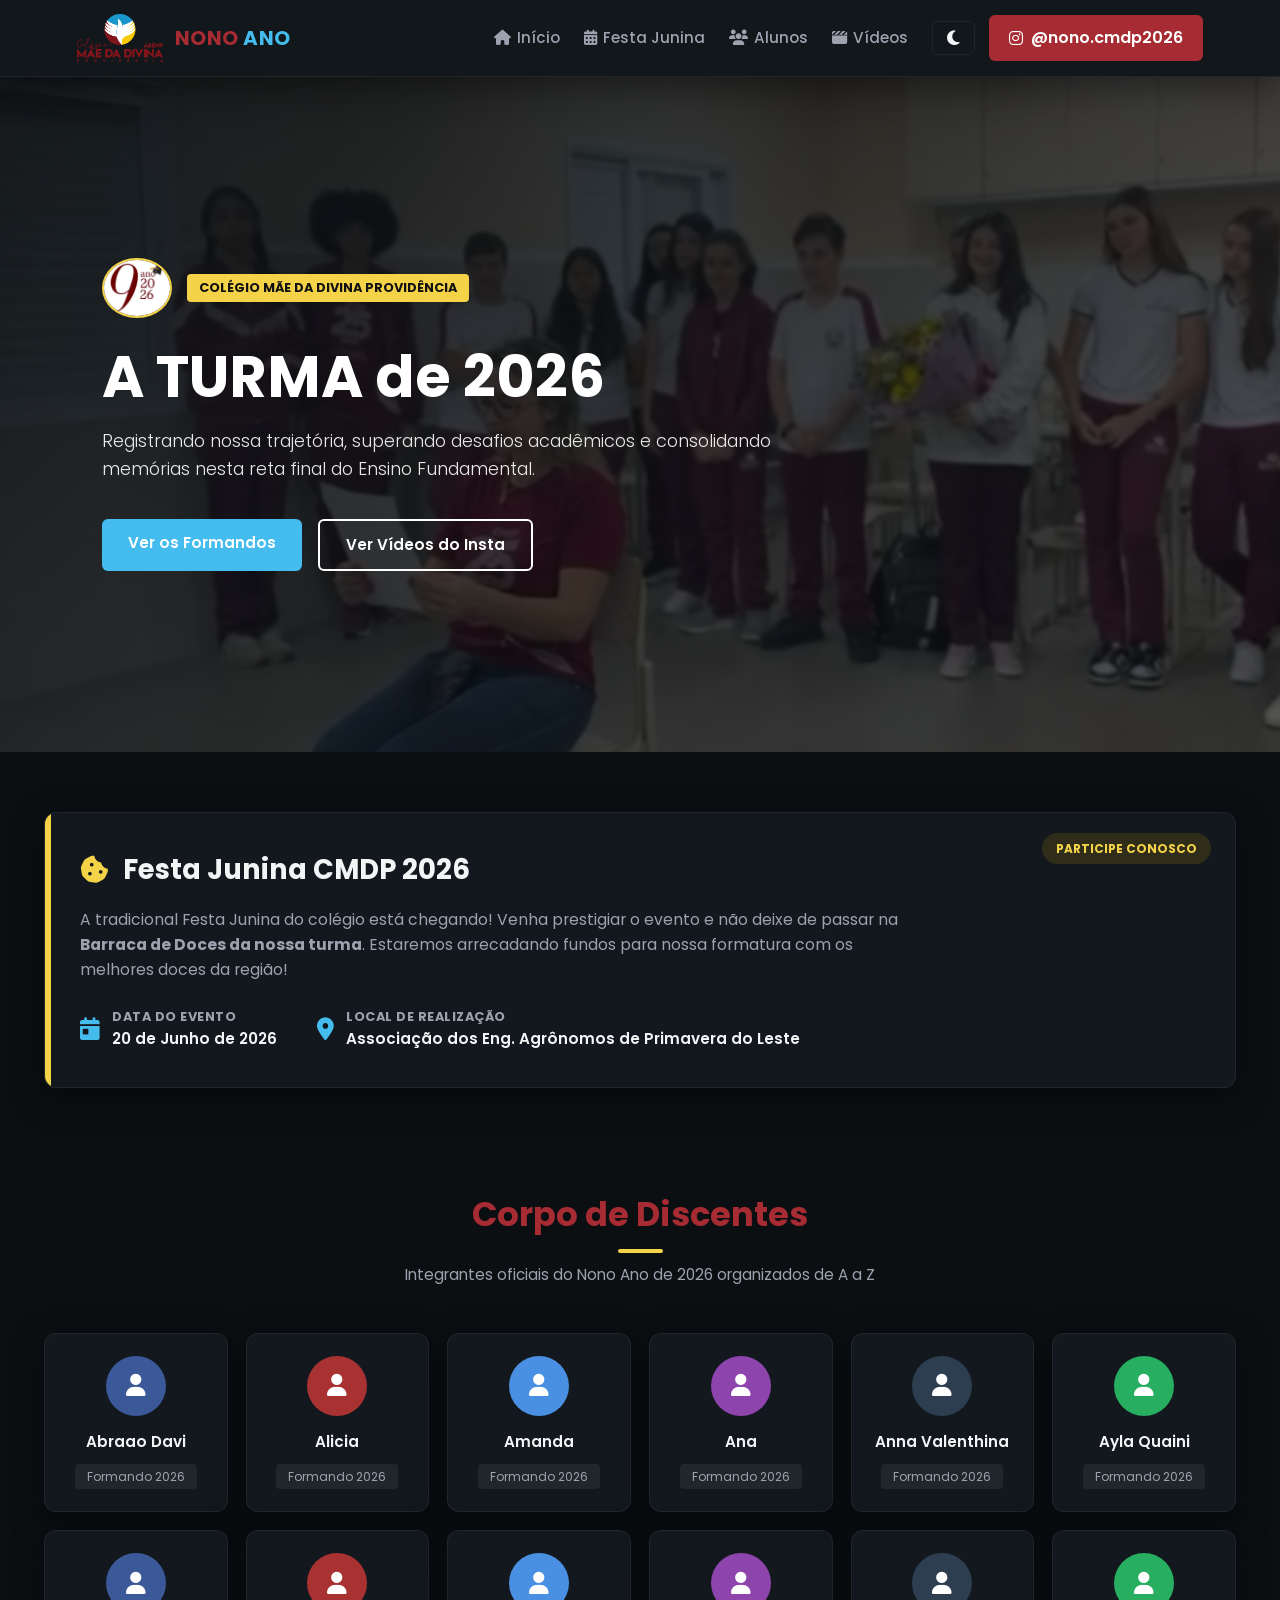
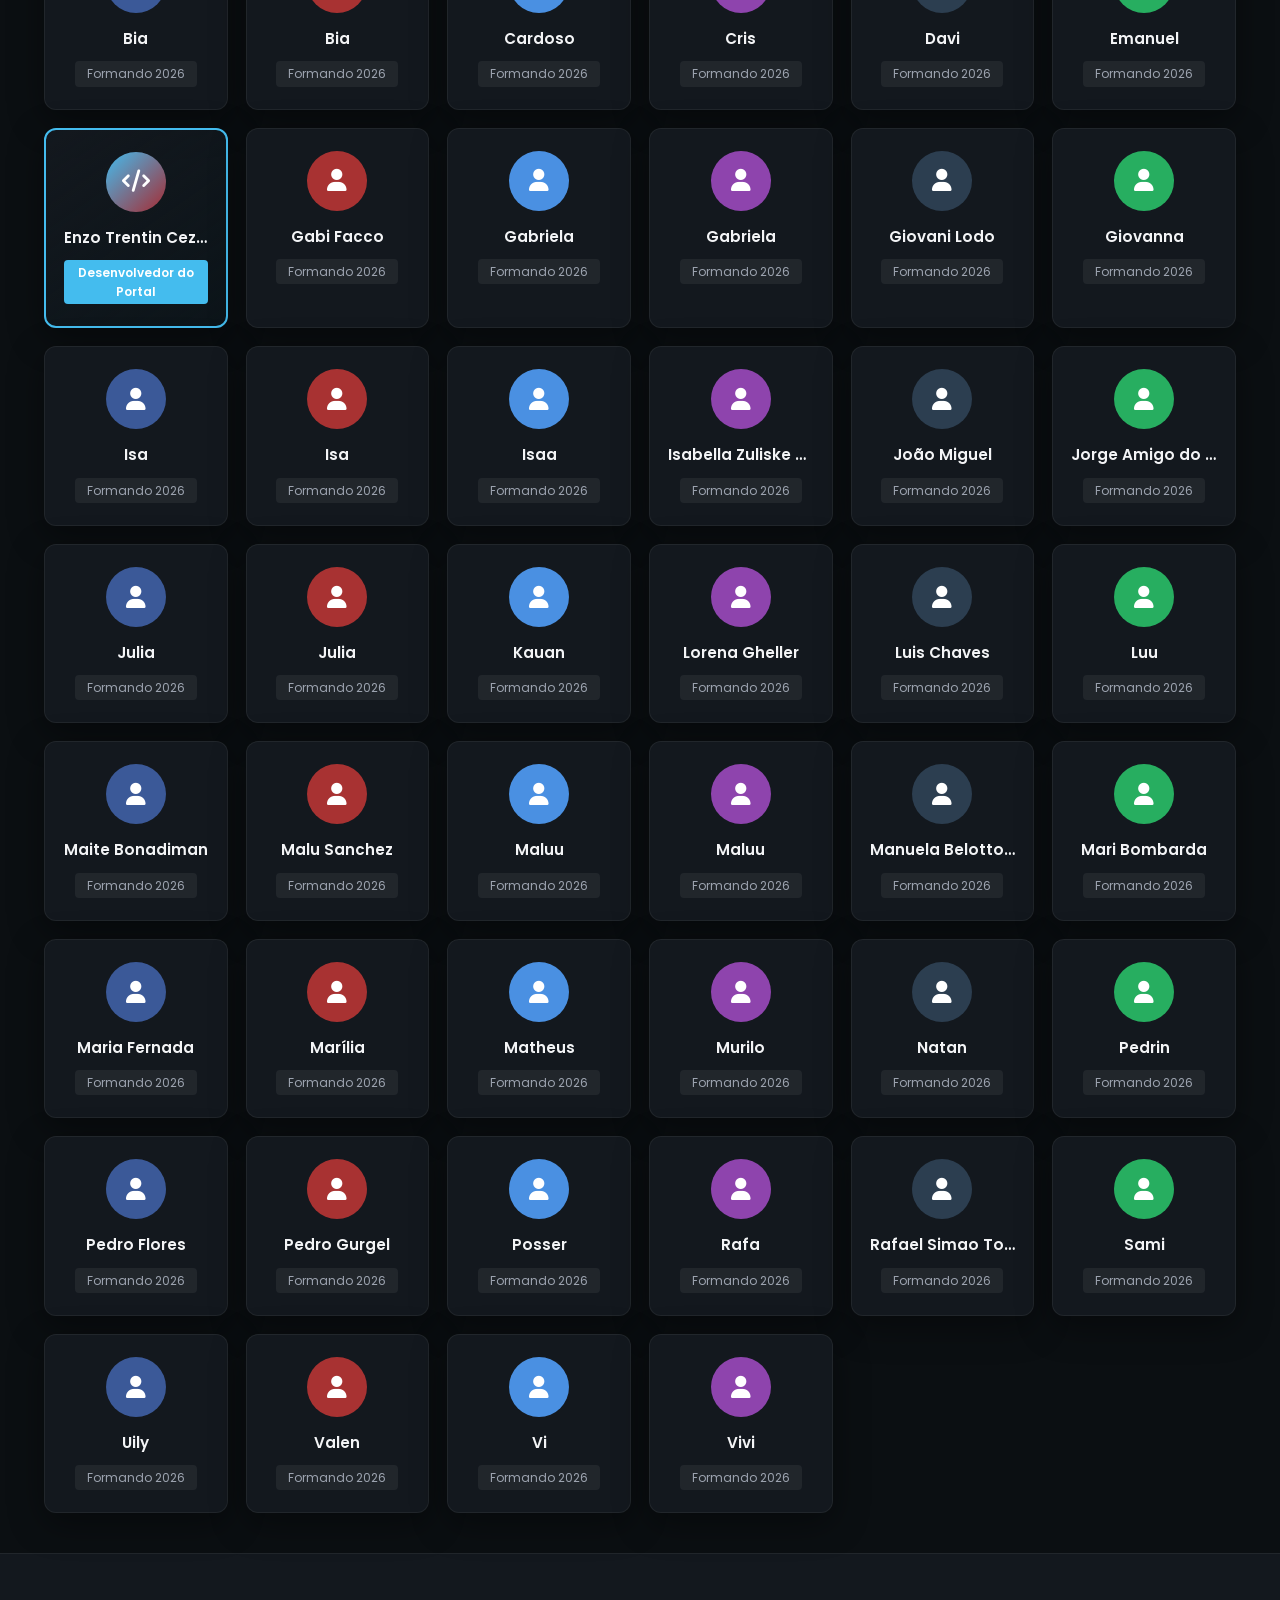
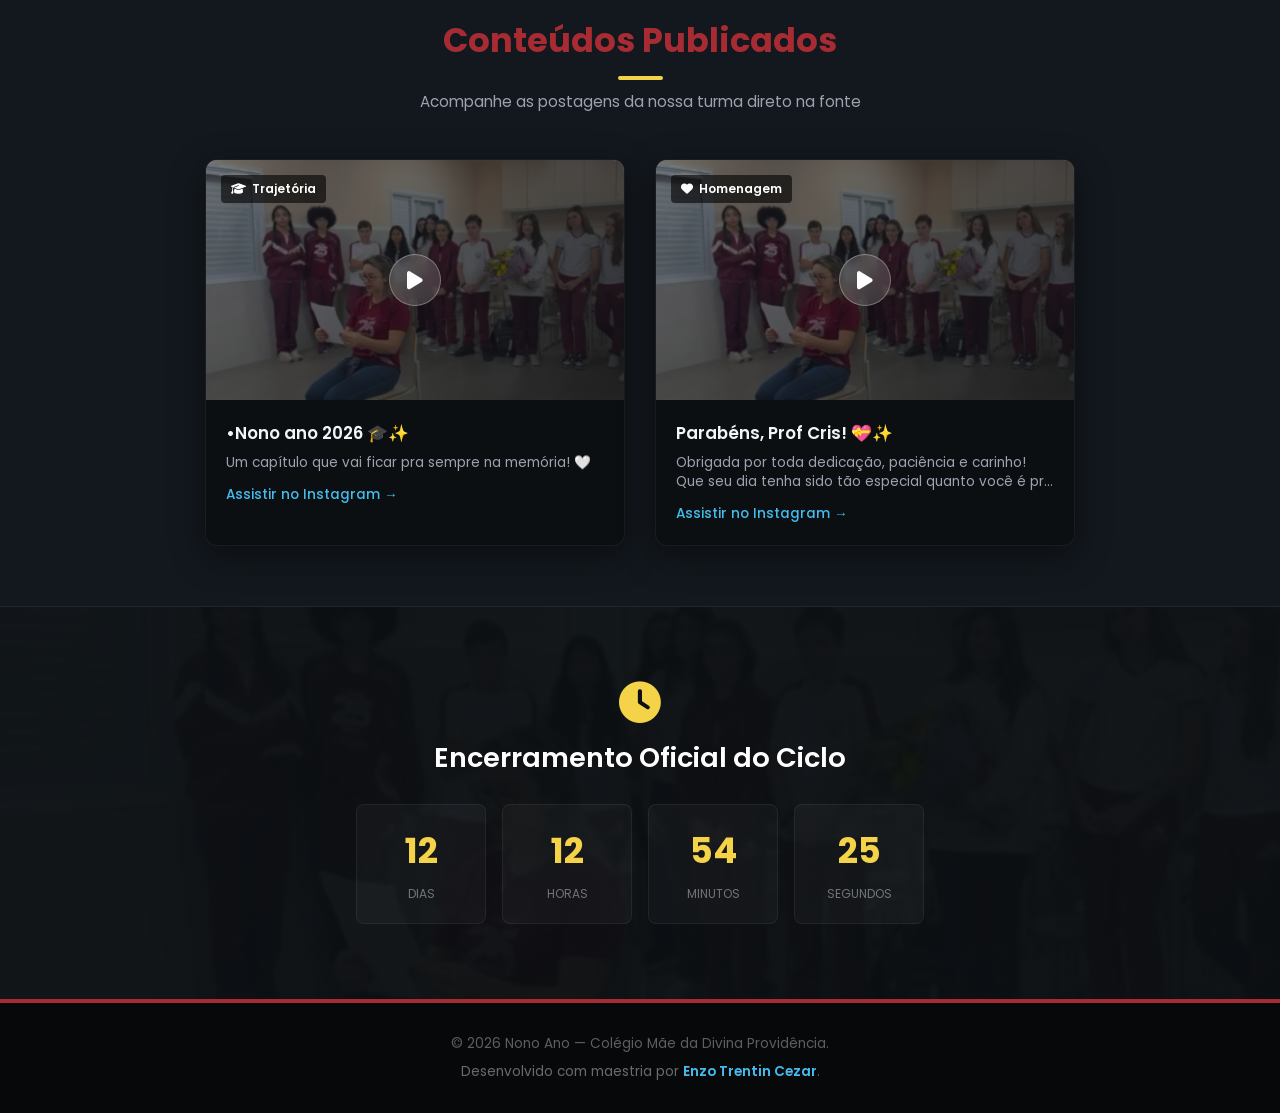
==== index.html @ 5554e406 "Add files via upload" ====
<!DOCTYPE html>
<html lang="pt-BR" data-theme="dark">
<head>
    <meta charset="UTF-8">
    <meta name="viewport" content="width=device-width, initial-scale=1.0">
    <title>Nono Ano 2026 — CMDP</title>
    
    <link rel="preconnect" href="https://fonts.googleapis.com">
    <link rel="preconnect" href="https://fonts.gstatic.com" crossorigin>
    <link href="https://fonts.googleapis.com/css2?family=Poppins:wght@300;400;500;600;700&display=swap" rel="stylesheet">
    
    <link rel="stylesheet" href="https://cdnjs.cloudflare.com/ajax/libs/font-awesome/6.4.0/css/all.min.css">
    
    <link rel="stylesheet" href="css/style.css">
</head>
<body>

    <header class="navbar">
        <div class="logo-container">
            <img src="Logo.png" alt="Logo Colégio Mãe da Divina Providência" class="logo-img">
            <div class="logo-text">NONO <span class="txt-azul">ANO</span></div>
        </div>
        <nav class="nav-links">
            <a href="#inicio" class="nav-item"><i class="fa-solid fa-house"></i> Início</a>
            <a href="#evento" class="nav-item"><i class="fa-solid fa-calendar-days"></i> Festa Junina</a>
            <a href="#mural" class="nav-item"><i class="fa-solid fa-users"></i> Alunos</a>
            <a href="#videos" class="nav-item"><i class="fa-solid fa-clapperboard"></i> Vídeos</a>
            
            <div class="nav-actions">
                <button id="theme-toggle" class="btn-theme" title="Alternar Modo Claro/Escuro">
                    <i class="fa-solid fa-moon icon-theme"></i>
                </button>

                <a href="https://www.instagram.com/nono.cmdp2026?igsh=MTZsYjd1NHhkanVucQ==" target="_blank" class="btn-insta">
                    <i class="fa-brands fa-instagram"></i> <span>@nono.cmdp2026</span>
                </a>
            </div>
        </nav>
    </header>

    <section id="inicio" class="hero">
        <div class="hero-overlay"></div>
        <div class="hero-content">
            <div class="badge-container">
                <img src="logonono.jpg" alt="Brasão Nono Ano" class="badge-nono-img">
                <span class="tagline">Colégio Mãe da Divina Providência</span>
            </div>
            <h1>A TURMA de <span class="highlight-text">2026</span></h1>
            <p>Registrando nossa trajetória, superando desafios acadêmicos e consolidando memórias nesta reta final do Ensino Fundamental.</p>
            <div class="hero-actions">
                <a href="#mural" class="btn btn-primary">Ver os Formandos</a>
                <a href="#videos" class="btn btn-secondary">Ver Vídeos do Insta</a>
            </div>
        </div>
    </section>

    <section id="evento" class="evento-section">
        <div class="container">
            <div class="evento-card">
                <div class="evento-badge">Participe Conosco</div>
                <div class="evento-conteudo">
                    <div class="evento-header-info">
                        <i class="fa-solid fa-cookie-bite icon-festa"></i>
                        <h2>Festa Junina CMDP 2026</h2>
                    </div>
                    <p>A tradicional Festa Junina do colégio está chegando! Venha prestigiar o evento e não deixe de passar na <strong>Barraca de Doces da nossa turma</strong>. Estaremos arrecadando fundos para nossa formatura com os melhores doces da região!</p>
                    <div class="evento-detalhes-grid">
                        <div class="detalhe-item">
                            <i class="fa-solid fa-calendar-day"></i>
                            <div>
                                <strong>Data do Evento</strong>
                                <p>20 de Junho de 2026</p>
                            </div>
                        </div>
                        <div class="detalhe-item">
                            <i class="fa-solid fa-location-dot"></i>
                            <div>
                                <strong>Local de Realização</strong>
                                <p>Associação dos Eng. Agrônomos de Primavera do Leste</p>
                            </div>
                        </div>
                    </div>
                </div>
            </div>
        </div>
    </section>

    <section id="mural" class="mural-section">
        <div class="container">
            <div class="section-header">
                <h2>Corpo de Discentes</h2>
                <div class="divider"></div>
                <p class="subtitle">Integrantes oficiais do Nono Ano de 2026 organizados de A a Z</p>
            </div>
            
            <div class="alunos-grid">
                <div class="aluno-card"><div class="avatar-placeholder c-1"><i class="fa-solid fa-user"></i></div><h3>Abraao Davi</h3><span class="aluno-tag">Formando 2026</span></div>
                <div class="aluno-card"><div class="avatar-placeholder c-2"><i class="fa-solid fa-user"></i></div><h3>Alicia</h3><span class="aluno-tag">Formando 2026</span></div>
                <div class="aluno-card"><div class="avatar-placeholder c-3"><i class="fa-solid fa-user"></i></div><h3>Amanda</h3><span class="aluno-tag">Formando 2026</span></div>
                <div class="aluno-card"><div class="avatar-placeholder c-4"><i class="fa-solid fa-user"></i></div><h3>Ana</h3><span class="aluno-tag">Formando 2026</span></div>
                <div class="aluno-card"><div class="avatar-placeholder c-5"><i class="fa-solid fa-user"></i></div><h3>Anna Valenthina</h3><span class="aluno-tag">Formando 2026</span></div>
                <div class="aluno-card"><div class="avatar-placeholder c-6"><i class="fa-solid fa-user"></i></div><h3>Ayla Quaini</h3><span class="aluno-tag">Formando 2026</span></div>
                <div class="aluno-card"><div class="avatar-placeholder c-1"><i class="fa-solid fa-user"></i></div><h3>Bia</h3><span class="aluno-tag">Formando 2026</span></div>
                <div class="aluno-card"><div class="avatar-placeholder c-2"><i class="fa-solid fa-user"></i></div><h3>Bia</h3><span class="aluno-tag">Formando 2026</span></div>
                <div class="aluno-card"><div class="avatar-placeholder c-3"><i class="fa-solid fa-user"></i></div><h3>Cardoso</h3><span class="aluno-tag">Formando 2026</span></div>
                <div class="aluno-card"><div class="avatar-placeholder c-4"><i class="fa-solid fa-user"></i></div><h3>Cris</h3><span class="aluno-tag">Formando 2026</span></div>
                <div class="aluno-card"><div class="avatar-placeholder c-5"><i class="fa-solid fa-user"></i></div><h3>Davi</h3><span class="aluno-tag">Formando 2026</span></div>
                <div class="aluno-card"><div class="avatar-placeholder c-6"><i class="fa-solid fa-user"></i></div><h3>Emanuel</h3><span class="aluno-tag">Formando 2026</span></div>
                
                <div class="aluno-card destaque-criador">
                    <div class="avatar-placeholder c-premium"><i class="fa-solid fa-code"></i></div>
                    <h3>Enzo Trentin Cezar</h3>
                    <span class="aluno-tag tag-dev">Desenvolvedor do Portal</span>
                </div>

                <div class="aluno-card"><div class="avatar-placeholder c-2"><i class="fa-solid fa-user"></i></div><h3>Gabi Facco</h3><span class="aluno-tag">Formando 2026</span></div>
                <div class="aluno-card"><div class="avatar-placeholder c-3"><i class="fa-solid fa-user"></i></div><h3>Gabriela</h3><span class="aluno-tag">Formando 2026</span></div>
                <div class="aluno-card"><div class="avatar-placeholder c-4"><i class="fa-solid fa-user"></i></div><h3>Gabriela</h3><span class="aluno-tag">Formando 2026</span></div>
                <div class="aluno-card"><div class="avatar-placeholder c-5"><i class="fa-solid fa-user"></i></div><h3>Giovani Lodo</h3><span class="aluno-tag">Formando 2026</span></div>
                <div class="aluno-card"><div class="avatar-placeholder c-6"><i class="fa-solid fa-user"></i></div><h3>Giovanna</h3><span class="aluno-tag">Formando 2026</span></div>
                <div class="aluno-card"><div class="avatar-placeholder c-1"><i class="fa-solid fa-user"></i></div><h3>Isa</h3><span class="aluno-tag">Formando 2026</span></div>
                <div class="aluno-card"><div class="avatar-placeholder c-2"><i class="fa-solid fa-user"></i></div><h3>Isa</h3><span class="aluno-tag">Formando 2026</span></div>
                <div class="aluno-card"><div class="avatar-placeholder c-3"><i class="fa-solid fa-user"></i></div><h3>Isaa</h3><span class="aluno-tag">Formando 2026</span></div>
                <div class="aluno-card"><div class="avatar-placeholder c-4"><i class="fa-solid fa-user"></i></div><h3>Isabella Zuliske Cezar</h3><span class="aluno-tag">Formando 2026</span></div>
                <div class="aluno-card"><div class="avatar-placeholder c-5"><i class="fa-solid fa-user"></i></div><h3>João Miguel</h3><span class="aluno-tag">Formando 2026</span></div>
                <div class="aluno-card"><div class="avatar-placeholder c-6"><i class="fa-solid fa-user"></i></div><h3>Jorge Amigo do Enzo</h3><span class="aluno-tag">Formando 2026</span></div>
                <div class="aluno-card"><div class="avatar-placeholder c-1"><i class="fa-solid fa-user"></i></div><h3>Julia</h3><span class="aluno-tag">Formando 2026</span></div>
                <div class="aluno-card"><div class="avatar-placeholder c-2"><i class="fa-solid fa-user"></i></div><h3>Julia</h3><span class="aluno-tag">Formando 2026</span></div>
                <div class="aluno-card"><div class="avatar-placeholder c-3"><i class="fa-solid fa-user"></i></div><h3>Kauan</h3><span class="aluno-tag">Formando 2026</span></div>
                <div class="aluno-card"><div class="avatar-placeholder c-4"><i class="fa-solid fa-user"></i></div><h3>Lorena Gheller</h3><span class="aluno-tag">Formando 2026</span></div>
                <div class="aluno-card"><div class="avatar-placeholder c-5"><i class="fa-solid fa-user"></i></div><h3>Luis Chaves</h3><span class="aluno-tag">Formando 2026</span></div>
                <div class="aluno-card"><div class="avatar-placeholder c-6"><i class="fa-solid fa-user"></i></div><h3>Luu</h3><span class="aluno-tag">Formando 2026</span></div>
                <div class="aluno-card"><div class="avatar-placeholder c-1"><i class="fa-solid fa-user"></i></div><h3>Maite Bonadiman</h3><span class="aluno-tag">Formando 2026</span></div>
                <div class="aluno-card"><div class="avatar-placeholder c-2"><i class="fa-solid fa-user"></i></div><h3>Malu Sanchez</h3><span class="aluno-tag">Formando 2026</span></div>
                <div class="aluno-card"><div class="avatar-placeholder c-3"><i class="fa-solid fa-user"></i></div><h3>Maluu</h3><span class="aluno-tag">Formando 2026</span></div>
                <div class="aluno-card"><div class="avatar-placeholder c-4"><i class="fa-solid fa-user"></i></div><h3>Maluu</h3><span class="aluno-tag">Formando 2026</span></div>
                <div class="aluno-card"><div class="avatar-placeholder c-5"><i class="fa-solid fa-user"></i></div><h3>Manuela Belotto Pestana</h3><span class="aluno-tag">Formando 2026</span></div>
                <div class="aluno-card"><div class="avatar-placeholder c-6"><i class="fa-solid fa-user"></i></div><h3>Mari Bombarda</h3><span class="aluno-tag">Formando 2026</span></div>
                <div class="aluno-card"><div class="avatar-placeholder c-1"><i class="fa-solid fa-user"></i></div><h3>Maria Fernada</h3><span class="aluno-tag">Formando 2026</span></div>
                <div class="aluno-card"><div class="avatar-placeholder c-2"><i class="fa-solid fa-user"></i></div><h3>Marília</h3><span class="aluno-tag">Formando 2026</span></div>
                <div class="aluno-card"><div class="avatar-placeholder c-3"><i class="fa-solid fa-user"></i></div><h3>Matheus</h3><span class="aluno-tag">Formando 2026</span></div>
                <div class="aluno-card"><div class="avatar-placeholder c-4"><i class="fa-solid fa-user"></i></div><h3>Murilo</h3><span class="aluno-tag">Formando 2026</span></div>
                <div class="aluno-card"><div class="avatar-placeholder c-5"><i class="fa-solid fa-user"></i></div><h3>Natan</h3><span class="aluno-tag">Formando 2026</span></div>
                <div class="aluno-card"><div class="avatar-placeholder c-6"><i class="fa-solid fa-user"></i></div><h3>Pedrin</h3><span class="aluno-tag">Formando 2026</span></div>
                <div class="aluno-card"><div class="avatar-placeholder c-1"><i class="fa-solid fa-user"></i></div><h3>Pedro Flores</h3><span class="aluno-tag">Formando 2026</span></div>
                <div class="aluno-card"><div class="avatar-placeholder c-2"><i class="fa-solid fa-user"></i></div><h3>Pedro Gurgel</h3><span class="aluno-tag">Formando 2026</span></div>
                <div class="aluno-card"><div class="avatar-placeholder c-3"><i class="fa-solid fa-user"></i></div><h3>Posser</h3><span class="aluno-tag">Formando 2026</span></div>
                <div class="aluno-card"><div class="avatar-placeholder c-4"><i class="fa-solid fa-user"></i></div><h3>Rafa</h3><span class="aluno-tag">Formando 2026</span></div>
                <div class="aluno-card"><div class="avatar-placeholder c-5"><i class="fa-solid fa-user"></i></div><h3>Rafael Simao Tomazetti</h3><span class="aluno-tag">Formando 2026</span></div>
                <div class="aluno-card"><div class="avatar-placeholder c-6"><i class="fa-solid fa-user"></i></div><h3>Sami</h3><span class="aluno-tag">Formando 2026</span></div>
                <div class="aluno-card"><div class="avatar-placeholder c-1"><i class="fa-solid fa-user"></i></div><h3>Uily</h3><span class="aluno-tag">Formando 2026</span></div>
                <div class="aluno-card"><div class="avatar-placeholder c-2"><i class="fa-solid fa-user"></i></div><h3>Valen</h3><span class="aluno-tag">Formando 2026</span></div>
                <div class="aluno-card"><div class="avatar-placeholder c-3"><i class="fa-solid fa-user"></i></div><h3>Vi</h3><span class="aluno-tag">Formando 2026</span></div>
                <div class="aluno-card"><div class="avatar-placeholder c-4"><i class="fa-solid fa-user"></i></div><h3>Vivi</h3><span class="aluno-tag">Formando 2026</span></div>
            </div>
        </div>
    </section>

    <section id="videos" class="videos-section">
        <div class="container">
            <div class="section-header">
                <h2>Conteúdos Publicados</h2>
                <div class="divider"></div>
                <p class="subtitle">Acompanhe as postagens da nossa turma direto na fonte</p>
            </div>
            
            <div class="videos-grid">
                <a href="https://www.instagram.com/p/DWFRAovkYeB/" target="_blank" class="video-card-link">
                    <div class="video-mock-box vm-1">
                        <div class="video-overlay-play">
                            <i class="fa-solid fa-play"></i>
                        </div>
                        <span class="video-badge-type"><i class="fa-solid fa-graduation-cap"></i> Trajetória</span>
                    </div>
                    <div class="video-info-footer">
                        <h4>•Nono ano 2026 🎓✨</h4>
                        <p class="video-caption-text">Um capítulo que vai ficar pra sempre na memória! 🤍</p>
                        <span class="btn-assistir">Assistir no Instagram &rarr;</span>
                    </div>
                </a>

                <a href="https://www.instagram.com/p/DWUsDYCEbdq/" target="_blank" class="video-card-link">
                    <div class="video-mock-box vm-2">
                        <div class="video-overlay-play">
                            <i class="fa-solid fa-play"></i>
                        </div>
                        <span class="video-badge-type"><i class="fa-solid fa-heart"></i> Homenagem</span>
                    </div>
                    <div class="video-info-footer">
                        <h4>Parabéns, Prof Cris! 💝✨</h4>
                        <p class="video-caption-text">Obrigada por toda dedicação, paciência e carinho! Que seu dia tenha sido tão especial quanto você é pra gente!</p>
                        <span class="btn-assistir">Assistir no Instagram &rarr;</span>
                    </div>
                </a>
            </div>
        </div>
    </section>

    <section class="countdown-section">
        <div class="container">
            <div class="countdown-box">
                <i class="fa-solid fa-clock big-clock-icon"></i>
                <h2>Encerramento Oficial do Ciclo</h2>
                <div id="countdown" class="timer-container">
                    <div class="time-block"><span id="dias">00</span><mark>Dias</mark></div>
                    <div class="time-block"><span id="horas">00</span><mark>Horas</mark></div>
                    <div class="time-block"><span id="minutos">00</span><mark>Minutos</mark></div>
                    <div class="time-block"><span id="segundos">00</span><mark>Segundos</mark></div>
                </div>
            </div>
        </div>
    </section>

    <footer class="footer">
        <p>&copy; 2026 Nono Ano — Colégio Mãe da Divina Providência.</p>
        <p class="dev-credits">Desenvolvido com maestria por <strong>Enzo Trentin Cezar</strong>.</p>
    </footer>

    <script>
        const toggleBtn = document.getElementById('theme-toggle');
        const iconTheme = toggleBtn.querySelector('.icon-theme');
        
        toggleBtn.addEventListener('click', () => {
            const currentTheme = document.documentElement.getAttribute('data-theme');
            let newTheme = 'light';
            
            if (currentTheme === 'light') {
                newTheme = 'dark';
                iconTheme.classList.replace('fa-sun', 'fa-moon');
            } else {
                iconTheme.classList.replace('fa-moon', 'fa-sun');
            }
            
            document.documentElement.setAttribute('data-theme', newTheme);
        });

        const dataAlvo = new Date(2026, 11, 18, 19, 0, 0).getTime();
        setInterval(() => {
            const agora = new Date().getTime();
            const diff = dataAlvo - agora;
            if (diff > 0) {
                document.getElementById('dias').innerText = String(Math.floor(diff / (1000*60*60*24))).padStart(2, '0');
                document.getElementById('horas').innerText = String(Math.floor((diff % (1000*60*60*24)) / (1000*60*60))).padStart(2, '0');
                document.getElementById('minutos').innerText = String(Math.floor((diff % (1000*60*60)) / (1000*60))).padStart(2, '0');
                document.getElementById('segundos').innerText = String(Math.floor((diff % (1000*60)) / 1000)).padStart(2, '0');
            } else {
                document.getElementById('countdown').innerHTML = "<h3 class='concluido'>🎓 SOLENIDADE INICIADA 🎉</h3>";
            }
        }, 1000);
    </script>
</body>
</html>
---- css/style.css ----
/* ==========================================================================
   ARQUITETURA DE PALETAS DINÂMICAS (TEMA CLARO E ESCURO)
   ========================================================================== */
:root[data-theme="light"] {
    --bg-global: #F9FAFB;
    --bg-card: #FFFFFF;
    --bg-navbar: rgba(255, 255, 255, 0.96);
    --text-main: #111827;
    --text-muted: #4B5563;
    --border-color: rgba(0, 0, 0, 0.06);
    --vinho: #75191E;
    --azul: #2CA0D6;
    --amarelo: #F2C200;
    --shadow: 0 10px 30px rgba(0, 0, 0, 0.03);
}

:root[data-theme="dark"] {
    --bg-global: #0B0F12;
    --bg-card: #13181E;
    --bg-navbar: rgba(19, 24, 30, 0.96);
    --text-main: #F3F4F6;
    --text-muted: #9CA3AF;
    --border-color: rgba(255, 255, 255, 0.06);
    --vinho: #A62B32;
    --azul: #44BCEE;
    --amarelo: #F4D348;
    --shadow: 0 10px 35px rgba(0, 0, 0, 0.4);
}

* {
    margin: 0;
    padding: 0;
    box-sizing: border-box;
    scroll-behavior: smooth;
}

body {
    font-family: 'Poppins', sans-serif;
    background-color: var(--bg-global);
    color: var(--text-main);
    line-height: 1.6;
    transition: background-color 0.3s ease, color 0.3s ease;
    overflow-x: hidden; /* Evita quebras de página pro lado no celular */
}

.container {
    max-width: 1240px;
    margin: 0 auto;
    padding: 0 24px;
}

/* NAVBAR RESPONSIVA E FLUIDA */
.navbar {
    display: flex;
    justify-content: space-between;
    align-items: center;
    padding: 14px 6%;
    background-color: var(--bg-navbar);
    backdrop-filter: blur(12px);
    box-shadow: var(--shadow);
    position: sticky;
    top: 0;
    z-index: 1000;
    border-bottom: 1px solid var(--border-color);
}

.logo-container {
    display: flex;
    align-items: center;
    gap: 12px;
}

.logo-img {
    height: 48px;
    width: auto;
    object-fit: contain;
}

.logo-text { font-weight: 700; font-size: 1.25rem; color: var(--vinho); letter-spacing: 0.5px; }
.txt-azul { color: var(--azul); }

.nav-links { 
    display: flex; 
    align-items: center; 
    gap: 24px; 
}

.nav-actions {
    display: flex;
    align-items: center;
    gap: 14px;
}

.nav-item {
    font-weight: 500;
    font-size: 0.95rem;
    color: var(--text-muted);
    text-decoration: none;
    transition: color 0.2s ease;
    display: flex;
    align-items: center;
    gap: 6px;
}

.nav-item:hover { color: var(--vinho); }

/* BOTÃO DE CONTROLE DE TEMA */
.btn-theme {
    background: none;
    border: 1px solid var(--border-color);
    color: var(--text-main);
    padding: 8px 14px;
    border-radius: 6px;
    cursor: pointer;
    font-size: 1.05rem;
    display: flex;
    align-items: center;
    justify-content: center;
    transition: all 0.2s ease;
}

.btn-theme:hover {
    background-color: var(--border-color);
    color: var(--azul);
}

.btn-insta {
    background-color: var(--vinho);
    color: #FFFFFF;
    padding: 10px 20px;
    border-radius: 6px;
    font-weight: 600;
    text-decoration: none;
    transition: all 0.2s ease;
    display: flex;
    align-items: center;
    gap: 8px;
}

.btn-insta:hover { background-color: var(--azul); transform: translateY(-1px); }

/* ESTRUTURA HERO TOTALMENTE ADAPTÁVEL */
.hero {
    min-height: 75vh;
    background: url('../fundo.jpg') no-repeat center center/cover;
    position: relative;
    display: flex;
    align-items: center;
    padding: 60px 8%;
}

.hero-overlay {
    position: absolute;
    top: 0; left: 0; width: 100%; height: 100%;
    background: linear-gradient(135deg, rgba(11, 15, 18, 0.95) 0%, rgba(11, 15, 18, 0.65) 100%);
    z-index: 1;
}

.hero-content { position: relative; z-index: 2; color: #FFFFFF; max-width: 750px; width: 100%; }
.badge-container { display: flex; align-items: center; gap: 15px; margin-bottom: 25px; flex-wrap: wrap; }
.badge-nono-img { height: 60px; width: auto; border-radius: 50%; background-color: #FFF; border: 2px solid var(--amarelo); }
.tagline { font-size: 0.8rem; text-transform: uppercase; font-weight: 700; background-color: var(--amarelo); color: #111; padding: 4px 12px; border-radius: 4px; }
.hero h1 { font-size: calc(2rem + 2vw); font-weight: 700; margin-bottom: 15px; line-height: 1.2; }
.hero p { font-size: calc(0.95rem + 0.2vw); opacity: 0.9; margin-bottom: 35px; font-weight: 300; }
.hero-actions { display: flex; gap: 16px; flex-wrap: wrap; }

.btn { padding: 12px 26px; border-radius: 6px; font-weight: 600; font-size: 0.95rem; text-decoration: none; transition: all 0.2s ease; text-align: center; }
.btn-primary { background-color: var(--azul); color: #FFF; }
.btn-primary:hover { opacity: 0.95; transform: translateY(-2px); }
.btn-secondary { background-color: transparent; color: #FFF; border: 2px solid #FFF; }
.btn-secondary:hover { background-color: #FFF; color: #000; transform: translateY(-2px); }

/* SEÇÃO JUNINA POLIDA */
.evento-section { padding: 60px 0; }
.evento-card {
    background-color: var(--bg-card);
    border: 1px solid var(--border-color);
    border-radius: 12px;
    padding: 35px;
    box-shadow: var(--shadow);
    position: relative;
    overflow: hidden;
}

.evento-card::before { content: ''; position: absolute; top: 0; left: 0; width: 6px; height: 100%; background-color: var(--amarelo); }
.evento-badge { position: absolute; top: 20px; right: 24px; background-color: rgba(242, 194, 0, 0.12); color: var(--amarelo); font-size: 0.75rem; font-weight: 700; text-transform: uppercase; padding: 6px 14px; border-radius: 30px; }
.evento-header-info { display: flex; align-items: center; gap: 14px; margin-bottom: 15px; }
.icon-festa { font-size: 1.8rem; color: var(--amarelo); }
.evento-card h2 { font-size: 1.7rem; color: var(--text-main); font-weight: 700; }
.evento-card p { color: var(--text-muted); max-width: 850px; margin-bottom: 25px; font-size: 0.98rem; }
.evento-detalhes-grid { display: flex; gap: 40px; flex-wrap: wrap; }
.detalhe-item { display: flex; align-items: center; gap: 12px; }
.detalhe-item i { font-size: 1.4rem; color: var(--azul); }
.detalhe-item strong { display: block; font-size: 0.8rem; color: var(--text-muted); text-transform: uppercase; letter-spacing: 0.5px; }
.detalhe-item p { margin: 0; font-size: 0.95rem; color: var(--text-main); font-weight: 600; }

/* DESIGN DA SEÇÃO HEADER */
.section-header { text-align: center; margin-bottom: 45px; padding: 0 10px; }
.section-header h2 { font-size: 2.1rem; color: var(--vinho); font-weight: 700; }
.divider { width: 45px; height: 4px; background-color: var(--amarelo); margin: 8px auto 0; border-radius: 2px; }
.subtitle { font-size: 0.95rem; color: var(--text-muted); margin-top: 10px; }

/* ANUÁRIO EM GRID INTELIGENTE (AUTO-AJUSTÁVEL) */
.mural-section { padding: 40px 0; }
.alunos-grid { 
    display: grid; 
    grid-template-columns: repeat(auto-fill, minmax(180px, 1fr)); 
    gap: 18px; 
}
.aluno-card {
    background-color: var(--bg-card);
    border-radius: 12px;
    padding: 22px 18px;
    text-align: center;
    box-shadow: var(--shadow);
    transition: all 0.25s ease;
    border: 1px solid var(--border-color);
}

.aluno-card:hover { transform: translateY(-4px); border-color: var(--vinho); }

/* ENZO: DESTAQUE PREMIUM */
.destaque-criador {
    border: 2px solid var(--azul) !important;
    background: linear-gradient(145deg, var(--bg-card), rgba(44, 160, 214, 0.04));
}
.tag-dev { background-color: var(--azul) !important; color: #FFF !important; font-weight: 600; }

.avatar-placeholder { width: 60px; height: 60px; border-radius: 50%; margin: 0 auto 14px; display: flex; align-items: center; justify-content: center; font-size: 1.4rem; color: #FFF; }
.c-1 { background: #3b5998; } .c-2 { background: #a83232; } .c-3 { background: #4a90e2; } .c-4 { background: #8e44ad; } .c-5 { background: #2c3e50; } .c-6 { background: #27ae60; }
.c-premium { background: linear-gradient(135deg, var(--azul), var(--vinho)); }

.aluno-card h3 { font-size: 0.95rem; color: var(--text-main); font-weight: 600; white-space: nowrap; overflow: hidden; text-overflow: ellipsis; }
.aluno-tag { font-size: 0.75rem; color: var(--text-muted); background-color: var(--border-color); padding: 3px 12px; border-radius: 4px; margin-top: 10px; display: inline-block; }

/* FEED DE VÍDEOS REAIS */
.videos-section { padding: 60px 0; background-color: var(--bg-card); border-top: 1px solid var(--border-color); border-bottom: 1px solid var(--border-color); }
.videos-grid { display: flex; justify-content: center; gap: 30px; flex-wrap: wrap; }
.video-card-link { text-decoration: none; color: inherit; display: block; border-radius: 12px; overflow: hidden; background-color: var(--bg-global); border: 1px solid var(--border-color); box-shadow: var(--shadow); width: 100%; max-width: 420px; transition: transform 0.3s ease; }
.video-card-link:hover { transform: translateY(-4px); }

.video-mock-box { height: 240px; position: relative; display: flex; align-items: center; justify-content: center; background-size: cover; background-position: center; }
.vm-1 { background: linear-gradient(135deg, rgba(15,17,20,0.5), rgba(15,17,20,0.85)), url('../fundo.jpg') no-repeat center center/cover; }
.vm-2 { background: linear-gradient(135deg, rgba(15,17,20,0.5), rgba(15,17,20,0.85)), url('../fundo.jpg') no-repeat center center/cover; }

.video-overlay-play { width: 52px; height: 52px; background-color: rgba(255, 255, 255, 0.15); backdrop-filter: blur(8px); border-radius: 50%; display: flex; align-items: center; justify-content: center; color: #FFF; font-size: 1.3rem; border: 1px solid rgba(255,255,255,0.3); transition: all 0.3s ease; }
.video-card-link:hover .video-overlay-play { transform: scale(1.1); background-color: var(--azul); border-color: var(--azul); }

.video-badge-type { position: absolute; top: 15px; left: 15px; background-color: rgba(0,0,0,0.6); color: #FFF; font-size: 0.75rem; font-weight: 600; padding: 4px 10px; border-radius: 4px; display: flex; align-items: center; gap: 6px; }
.video-info-footer { padding: 20px; display: flex; flex-direction: column; gap: 6px; }
.video-info-footer h4 { font-size: 1.05rem; color: var(--text-main); font-weight: 600; }
.video-caption-text { font-size: 0.85rem; color: var(--text-muted); display: -webkit-box; -webkit-line-clamp: 2; -webkit-box-orient: vertical; overflow: hidden; text-overflow: ellipsis; line-height: 1.4; }
.btn-assistir { font-size: 0.85rem; color: var(--azul); font-weight: 500; margin-top: 6px; }

/* CONTADOR CONTEXTUAL */
.countdown-section { padding: 75px 0; background: linear-gradient(rgba(11,15,18,0.96), rgba(11,15,18,0.96)), url('../fundo.jpg') no-repeat center center/cover; color: #FFF; text-align: center; }
.big-clock-icon { font-size: 2.6rem; color: var(--amarelo); margin-bottom: 12px; }
.countdown-box h2 { font-size: 1.7rem; margin-bottom: 25px; font-weight: 600; padding: 0 15px; }
.timer-container { display: flex; justify-content: center; gap: 16px; flex-wrap: wrap; padding: 0 10px; }
.time-block { background-color: rgba(255, 255, 255, 0.03); border: 1px solid rgba(255, 255, 255, 0.06); border-radius: 8px; padding: 18px; min-width: 100px; flex: 1; max-width: 130px; }
.time-block span { display: block; font-size: 2.2rem; font-weight: 700; color: var(--amarelo); }
.time-block mark { background: none; color: rgba(255, 255, 255, 0.4); font-size: 0.75rem; text-transform: uppercase; display: inline-block; margin-top: 4px; }

/* FOOTER */
.footer { background-color: #06080A; color: rgba(255, 255, 255, 0.35); text-align: center; padding: 30px 20px; font-size: 0.85rem; border-top: 4px solid var(--vinho); }
.dev-credits { font-size: 0.85rem; color: rgba(255, 255, 255, 0.4); margin-top: 6px; }
.dev-credits strong { color: var(--azul); font-weight: 600; }

/* ==========================================================================
   SISTEMA DE MEDIA QUERIES PARA RESPONSIVIDADE COMPLETA (TABLETS E MOBILE)
   ========================================================================== */

/* Ajustes para Notebooks e Tablets Grandes */
@media (max-width: 1024px) {
    .navbar { padding: 14px 4%; }
    .hero { min-height: 60vh; }
}

/* Ajustes Fina para Tablets (iPad, etc) */
@media (max-width: 768px) {
    .navbar {
        flex-direction: column;
        gap: 14px;
        padding: 16px 20px;
        text-align: center;
    }
    .nav-links {
        flex-direction: row;
        flex-wrap: wrap;
        justify-content: center;
        gap: 16px;
    }
    .hero { 
        padding: 50px 4%;
        text-align: center;
    }
    .hero-content {
        display: flex;
        flex-direction: column;
        align-items: center;
    }
    .badge-container { justify-content: center; }
    .hero-actions { justify-content: center; width: 100%; }
    .btn { flex: 1; min-width: 200px; max-width: 280px; }
    .evento-card { padding: 26px 20px; }
    .evento-badge { position: relative; top: 0; right: 0; display: inline-block; margin-bottom: 15px; }
}

/* Ajustes Perfeitos para Smartphones de Qualquer Tamanho */
@media (max-width: 480px) {
    .nav-links {
        gap: 12px;
    }
    .nav-item {
        font-size: 0.85rem;
    }
    .btn-insta {
        padding: 8px 14px;
    }
    .btn-insta span {
        display: none; /* Esconde o texto longo da tag no mobile para não amassar a barra */
    }
    .btn-insta::after {
        content: ' Instagram'; /* Coloca um texto menor automático no celular */
        font-size: 0.85rem;
    }
    .hero h1 { font-size: 2rem; }
    .hero-actions { flex-direction: column; align-items: center; gap: 12px; }
    .btn { width: 100%; max-width: 100%; }
    .evento-detalhes-grid { flex-direction: column; gap: 16px; }
    .alunos-grid { grid-template-columns: repeat(auto-fill, minmax(140px, 1fr)); gap: 12px; }
    .aluno-card { padding: 16px 10px; }
    .aluno-card h3 { font-size: 0.85rem; }
    .time-block { min-width: 70px; padding: 10px 5px; }
    .time-block span { font-size: 1.5rem; }
}
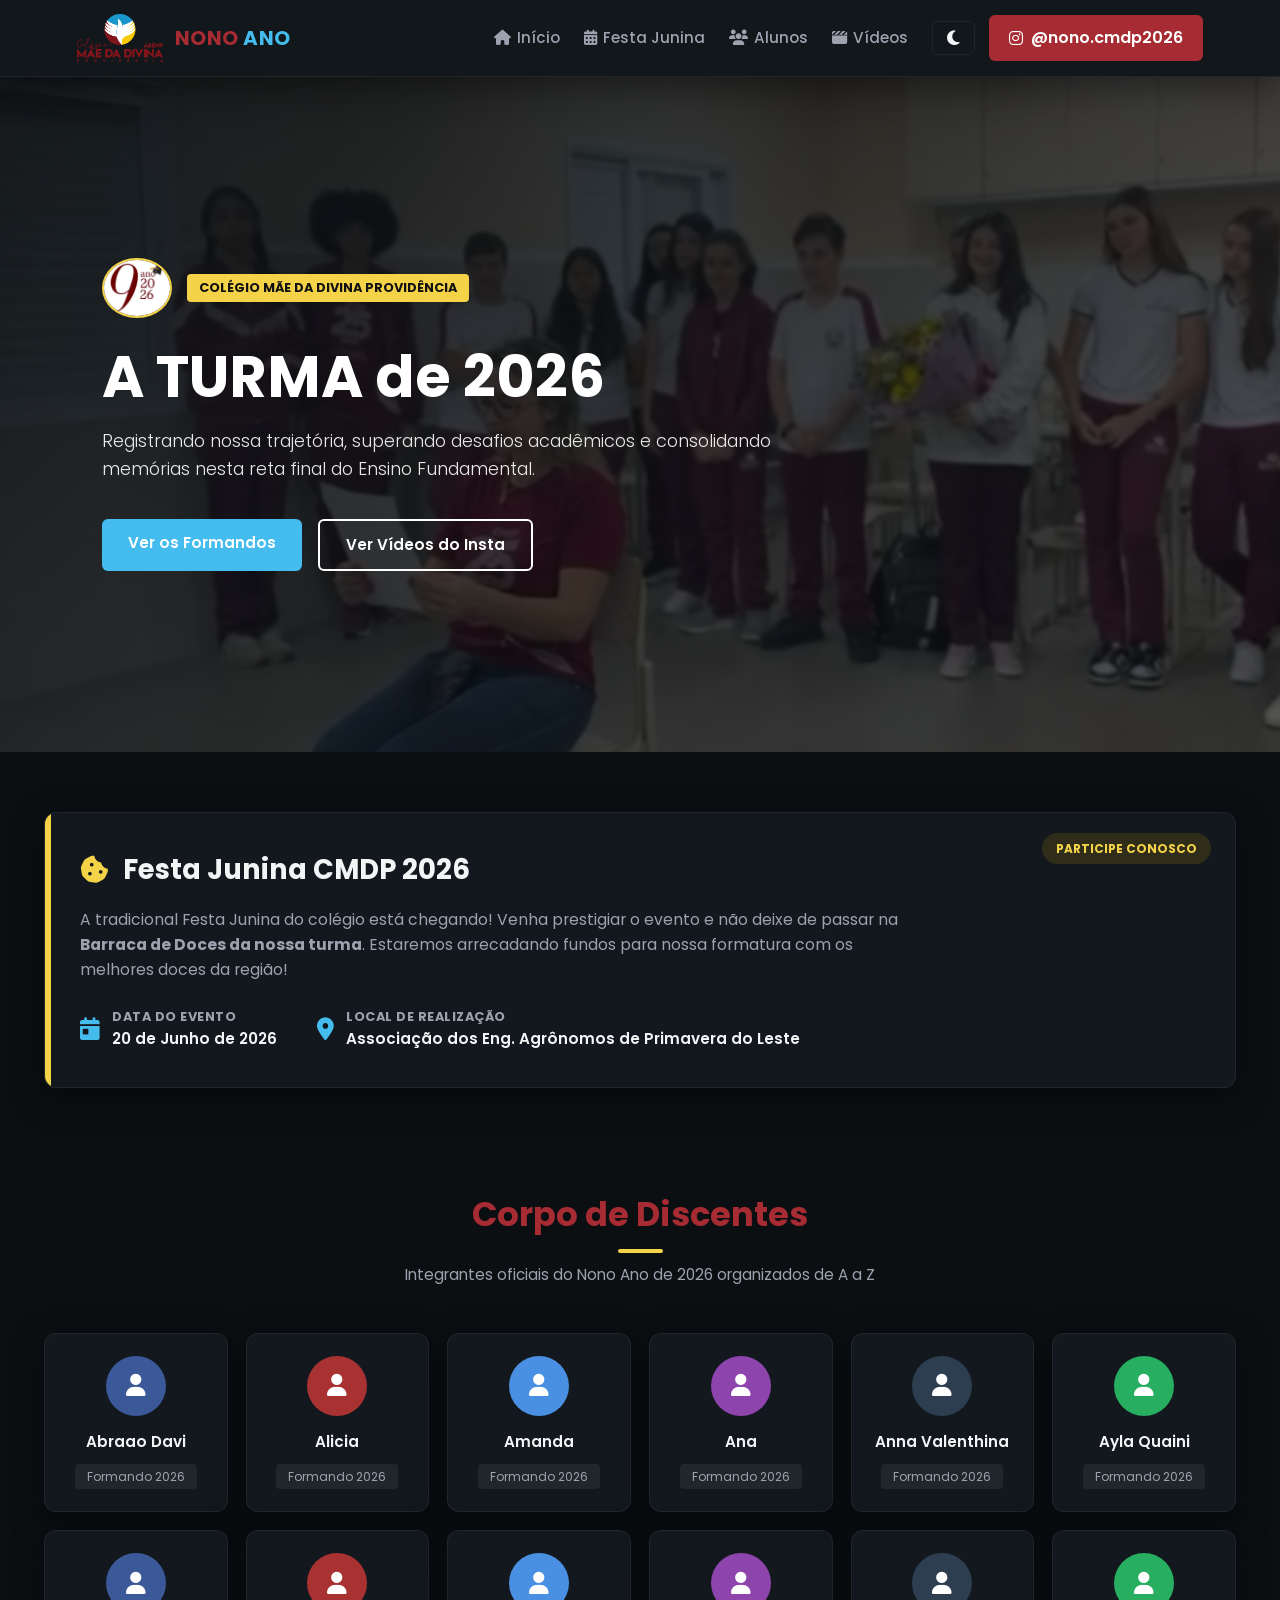
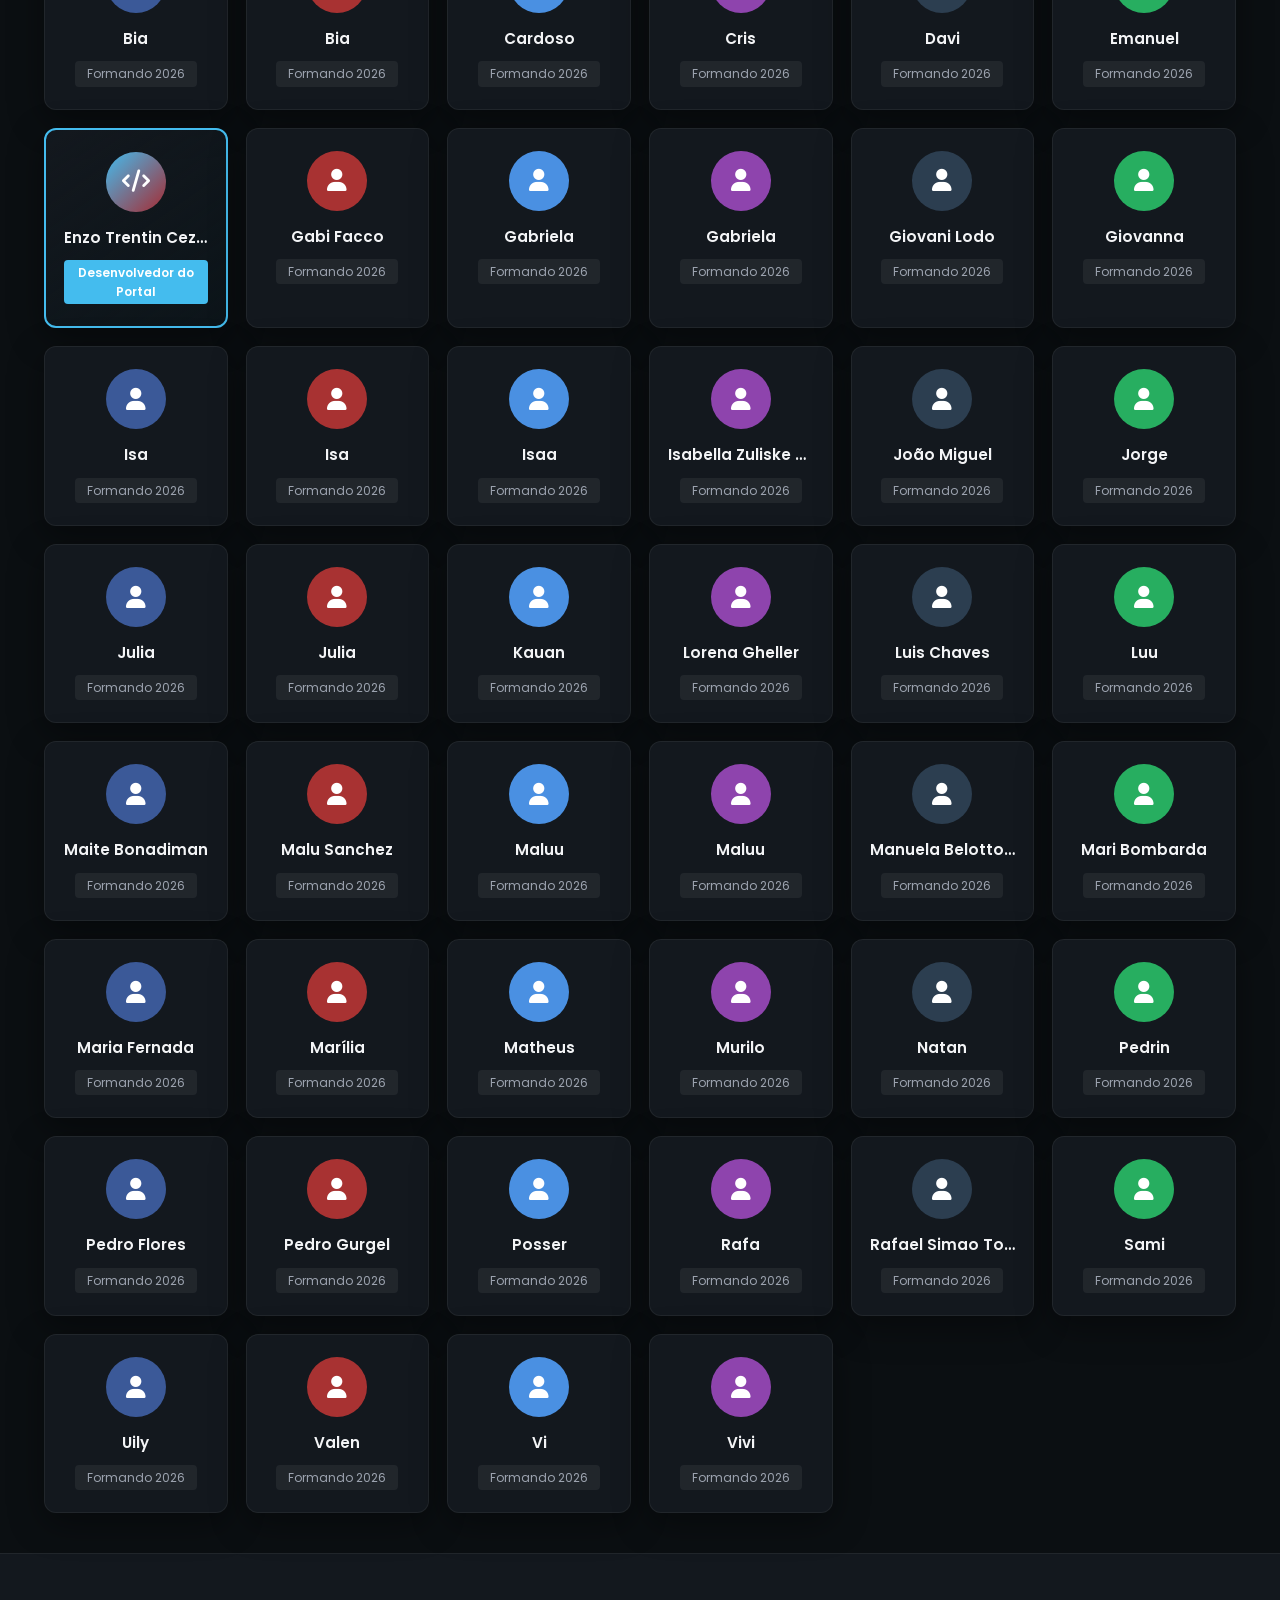
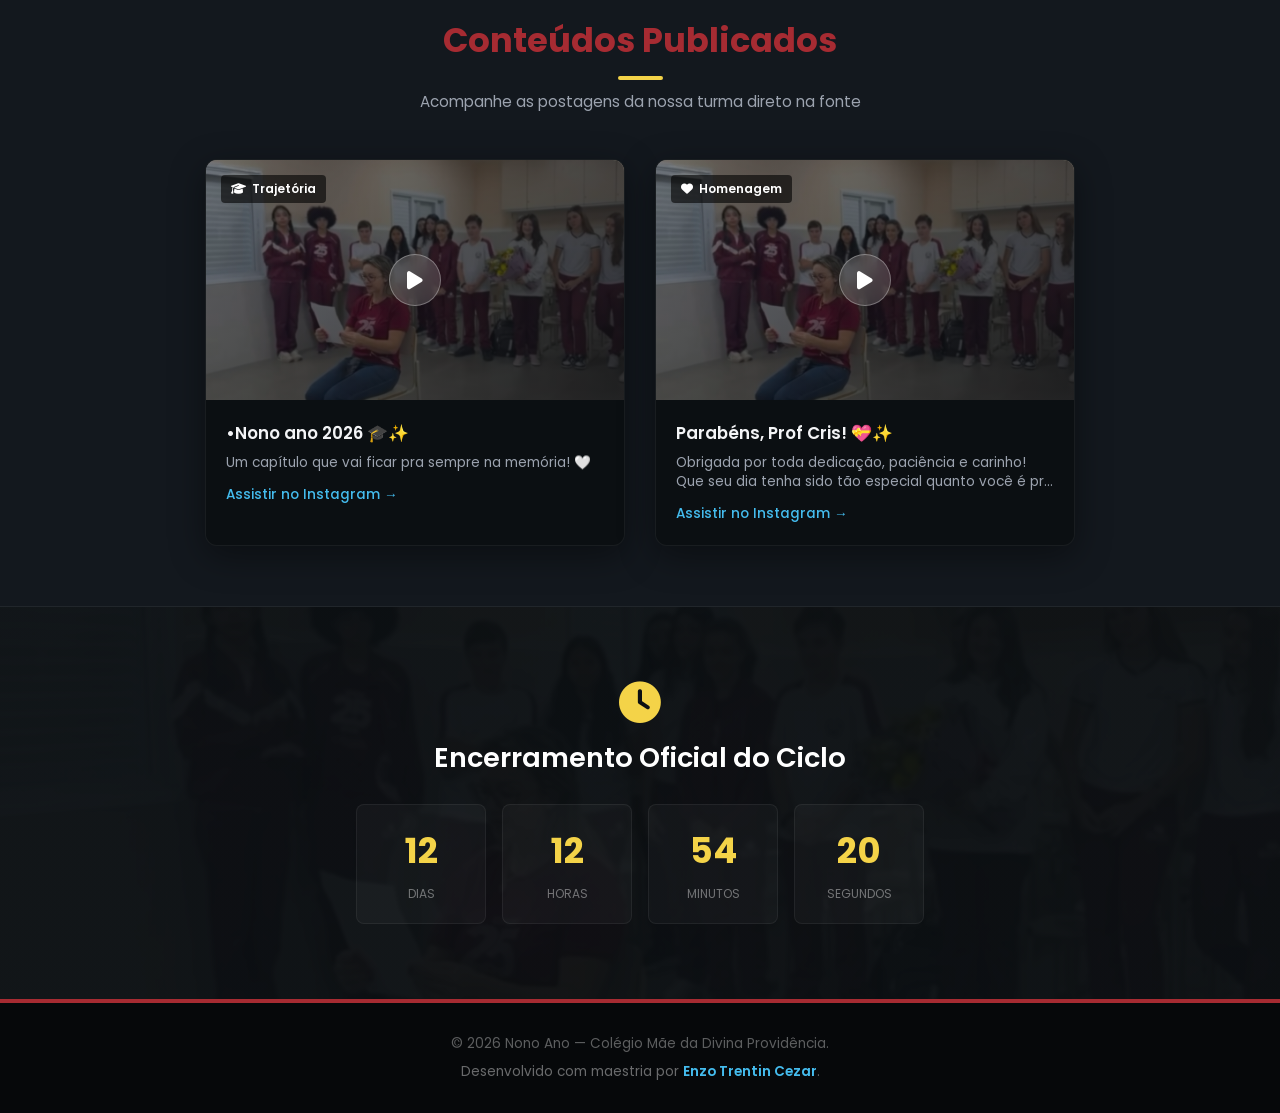
==== commit 34f30e7a: "index.html" ====
--- a/index.html
+++ b/index.html
@@ -123,7 +123,7 @@
                 <div class="aluno-card"><div class="avatar-placeholder c-3"><i class="fa-solid fa-user"></i></div><h3>Isaa</h3><span class="aluno-tag">Formando 2026</span></div>
                 <div class="aluno-card"><div class="avatar-placeholder c-4"><i class="fa-solid fa-user"></i></div><h3>Isabella Zuliske Cezar</h3><span class="aluno-tag">Formando 2026</span></div>
                 <div class="aluno-card"><div class="avatar-placeholder c-5"><i class="fa-solid fa-user"></i></div><h3>João Miguel</h3><span class="aluno-tag">Formando 2026</span></div>
-                <div class="aluno-card"><div class="avatar-placeholder c-6"><i class="fa-solid fa-user"></i></div><h3>Jorge Amigo do Enzo</h3><span class="aluno-tag">Formando 2026</span></div>
+                <div class="aluno-card"><div class="avatar-placeholder c-6"><i class="fa-solid fa-user"></i></div><h3>Jorge</h3><span class="aluno-tag">Formando 2026</span></div>
                 <div class="aluno-card"><div class="avatar-placeholder c-1"><i class="fa-solid fa-user"></i></div><h3>Julia</h3><span class="aluno-tag">Formando 2026</span></div>
                 <div class="aluno-card"><div class="avatar-placeholder c-2"><i class="fa-solid fa-user"></i></div><h3>Julia</h3><span class="aluno-tag">Formando 2026</span></div>
                 <div class="aluno-card"><div class="avatar-placeholder c-3"><i class="fa-solid fa-user"></i></div><h3>Kauan</h3><span class="aluno-tag">Formando 2026</span></div>
@@ -249,4 +249,4 @@
         }, 1000);
     </script>
 </body>
-</html>+</html>
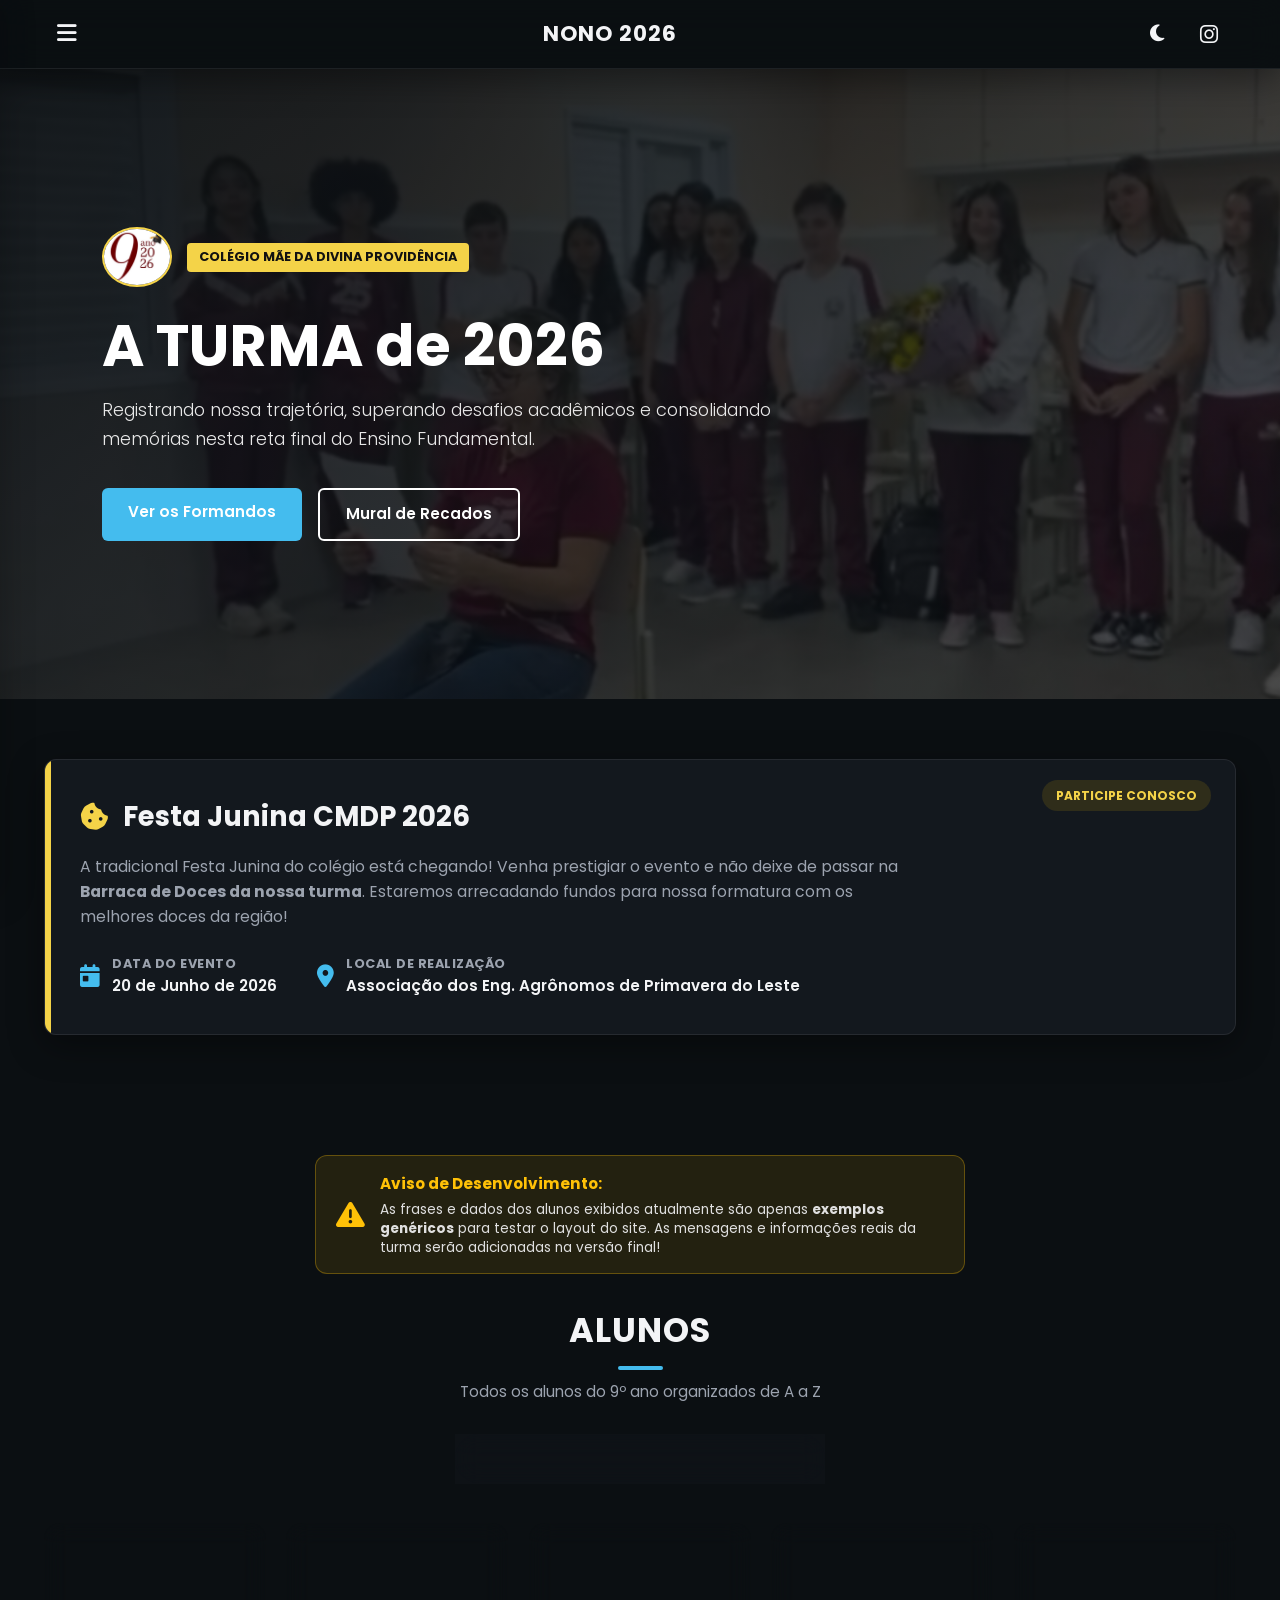
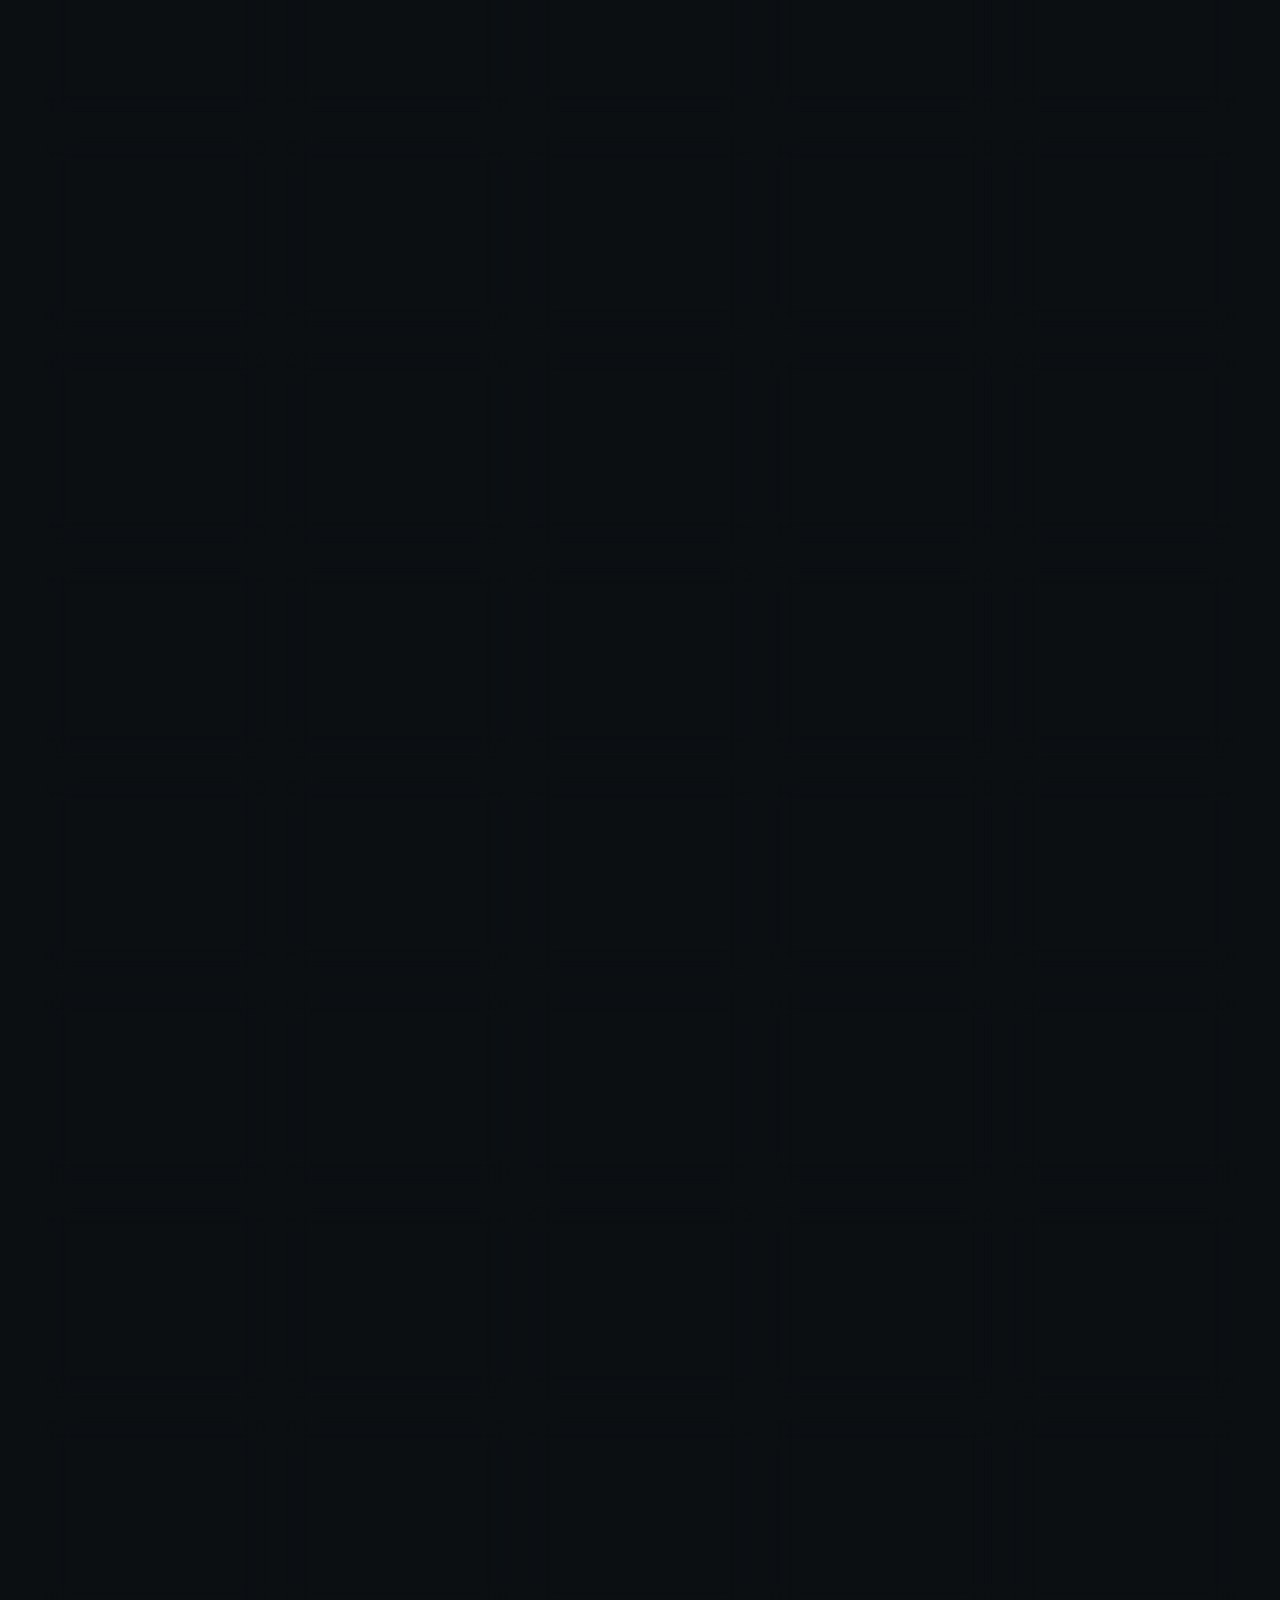
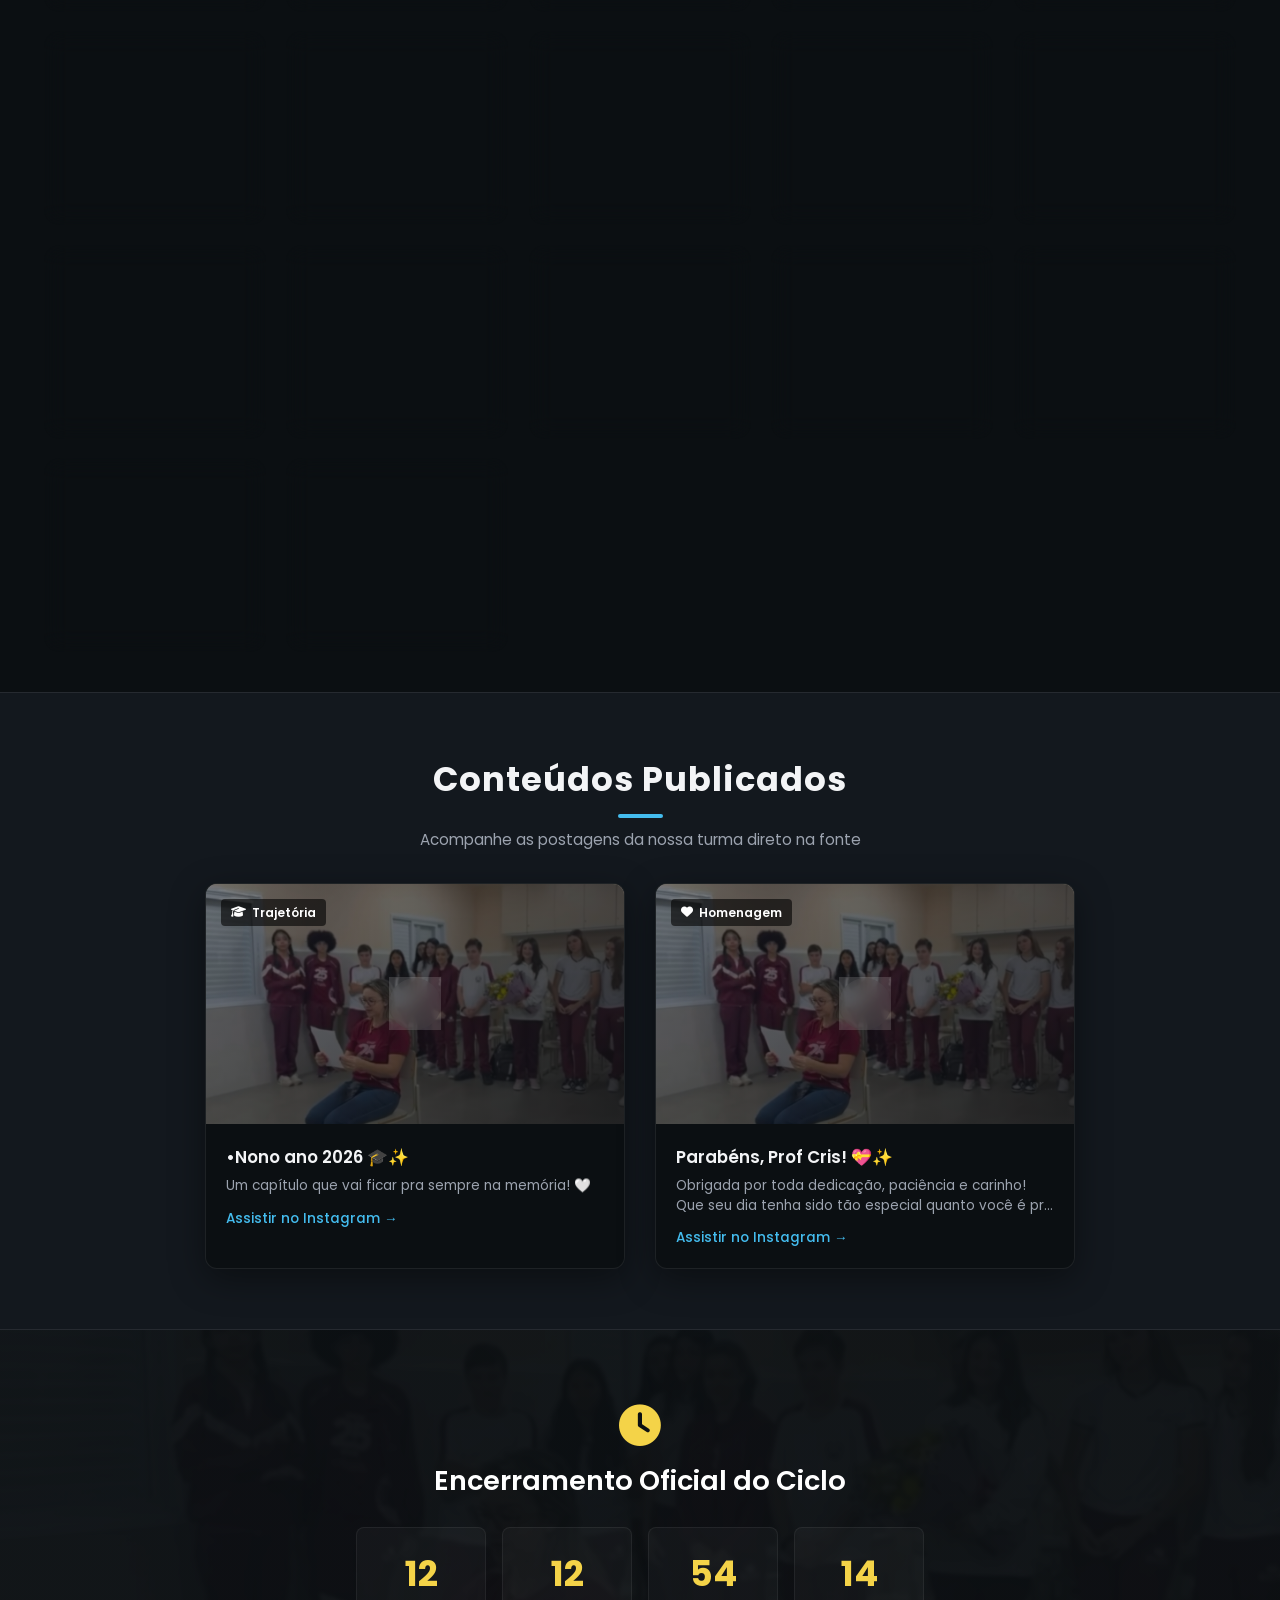
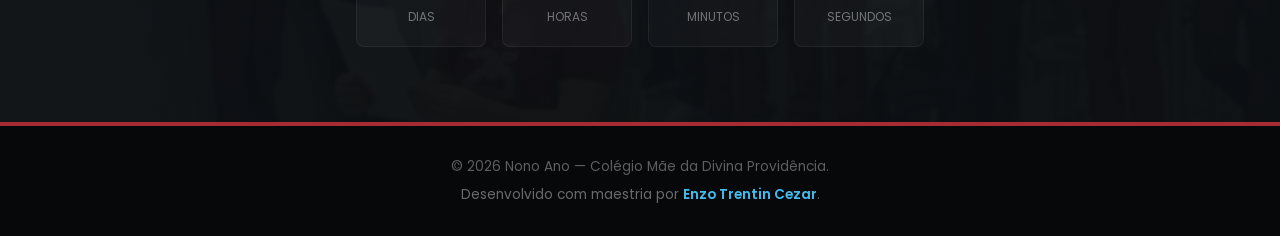
==== commit b59ea903: "Add files via upload" ====
--- a/index.html
+++ b/index.html
@@ -10,33 +10,36 @@
     <link href="https://fonts.googleapis.com/css2?family=Poppins:wght@300;400;500;600;700&display=swap" rel="stylesheet">
     
     <link rel="stylesheet" href="https://cdnjs.cloudflare.com/ajax/libs/font-awesome/6.4.0/css/all.min.css">
-    
     <link rel="stylesheet" href="css/style.css">
 </head>
 <body>
 
     <header class="navbar">
+        <button class="menu-toggle" id="menu-mobile-btn" aria-label="Abrir Menu">
+            <i class="fa-solid fa-bars"></i>
+        </button>
+
         <div class="logo-container">
-            <img src="Logo.png" alt="Logo Colégio Mãe da Divina Providência" class="logo-img">
-            <div class="logo-text">NONO <span class="txt-azul">ANO</span></div>
-        </div>
-        <nav class="nav-links">
-            <a href="#inicio" class="nav-item"><i class="fa-solid fa-house"></i> Início</a>
-            <a href="#evento" class="nav-item"><i class="fa-solid fa-calendar-days"></i> Festa Junina</a>
-            <a href="#mural" class="nav-item"><i class="fa-solid fa-users"></i> Alunos</a>
-            <a href="#videos" class="nav-item"><i class="fa-solid fa-clapperboard"></i> Vídeos</a>
-            
-            <div class="nav-actions">
-                <button id="theme-toggle" class="btn-theme" title="Alternar Modo Claro/Escuro">
-                    <i class="fa-solid fa-moon icon-theme"></i>
-                </button>
-
-                <a href="https://www.instagram.com/nono.cmdp2026?igsh=MTZsYjd1NHhkanVucQ==" target="_blank" class="btn-insta">
-                    <i class="fa-brands fa-instagram"></i> <span>@nono.cmdp2026</span>
-                </a>
-            </div>
+            <div class="logo-text">NONO <span class="txt-azul">2026</span></div>
+        </div>
+
+        <nav class="nav-links" id="nav-menu">
+            <a href="index.html#inicio" class="nav-item"><i class="fa-solid fa-house"></i> Início</a>
+            <a href="index.html#evento" class="nav-item"><i class="fa-solid fa-calendar-days"></i> Festa Junina</a>
+            <a href="index.html#mural" class="nav-item"><i class="fa-solid fa-users"></i> Alunos</a>
+            <a href="index.html#videos" class="nav-item"><i class="fa-solid fa-clapperboard"></i> Vídeos</a>
+            <a href="mural.html" class="nav-item"><i class="fa-solid fa-comments"></i> Mural</a>
         </nav>
-    </header>
+
+        <div class="nav-actions">
+            <button id="theme-toggle" class="btn-theme" title="Alternar Modo Claro/Escuro">
+                <i class="fa-solid fa-moon icon-theme"></i>
+            </button>
+            <a href="https://www.instagram.com/nono.cmdp2026?igsh=MTZsYjd1NHhkanVucQ==" target="_blank" class="btn-insta-icon" title="@nono.cmdp2026">
+                <i class="fa-brands fa-instagram"></i>
+            </a>
+        </div>
+    </header> 
 
     <section id="inicio" class="hero">
         <div class="hero-overlay"></div>
@@ -49,7 +52,7 @@
             <p>Registrando nossa trajetória, superando desafios acadêmicos e consolidando memórias nesta reta final do Ensino Fundamental.</p>
             <div class="hero-actions">
                 <a href="#mural" class="btn btn-primary">Ver os Formandos</a>
-                <a href="#videos" class="btn btn-secondary">Ver Vídeos do Insta</a>
+                <a href="mural.html" class="btn btn-secondary">Mural de Recados</a>
             </div>
         </div>
     </section>
@@ -86,72 +89,83 @@
     </section>
 
     <section id="mural" class="mural-section">
+        <div class="aviso-fase-teste">
+    <i class="fa-solid fa-triangle-exclamation"></i>
+    <div>
+        <strong>Aviso de Desenvolvimento:</strong>
+        <p>As frases e dados dos alunos exibidos atualmente são apenas <b>exemplos genéricos</b> para testar o layout do site. As mensagens e informações reais da turma serão adicionadas na versão final!</p>
+    </div>
+</div>
         <div class="container">
             <div class="section-header">
-                <h2>Corpo de Discentes</h2>
+                <h2>ALUNOS</h2>
                 <div class="divider"></div>
-                <p class="subtitle">Integrantes oficiais do Nono Ano de 2026 organizados de A a Z</p>
+                <p class="subtitle">Todos os alunos do 9º ano organizados de A a Z</p>
+            </div>
+
+            <div class="search-container">
+                <input type="text" id="search-input" placeholder="Buscar aluno pelo nome..." class="input-mural">
             </div>
             
-            <div class="alunos-grid">
-                <div class="aluno-card"><div class="avatar-placeholder c-1"><i class="fa-solid fa-user"></i></div><h3>Abraao Davi</h3><span class="aluno-tag">Formando 2026</span></div>
-                <div class="aluno-card"><div class="avatar-placeholder c-2"><i class="fa-solid fa-user"></i></div><h3>Alicia</h3><span class="aluno-tag">Formando 2026</span></div>
-                <div class="aluno-card"><div class="avatar-placeholder c-3"><i class="fa-solid fa-user"></i></div><h3>Amanda</h3><span class="aluno-tag">Formando 2026</span></div>
-                <div class="aluno-card"><div class="avatar-placeholder c-4"><i class="fa-solid fa-user"></i></div><h3>Ana</h3><span class="aluno-tag">Formando 2026</span></div>
-                <div class="aluno-card"><div class="avatar-placeholder c-5"><i class="fa-solid fa-user"></i></div><h3>Anna Valenthina</h3><span class="aluno-tag">Formando 2026</span></div>
-                <div class="aluno-card"><div class="avatar-placeholder c-6"><i class="fa-solid fa-user"></i></div><h3>Ayla Quaini</h3><span class="aluno-tag">Formando 2026</span></div>
-                <div class="aluno-card"><div class="avatar-placeholder c-1"><i class="fa-solid fa-user"></i></div><h3>Bia</h3><span class="aluno-tag">Formando 2026</span></div>
-                <div class="aluno-card"><div class="avatar-placeholder c-2"><i class="fa-solid fa-user"></i></div><h3>Bia</h3><span class="aluno-tag">Formando 2026</span></div>
-                <div class="aluno-card"><div class="avatar-placeholder c-3"><i class="fa-solid fa-user"></i></div><h3>Cardoso</h3><span class="aluno-tag">Formando 2026</span></div>
-                <div class="aluno-card"><div class="avatar-placeholder c-4"><i class="fa-solid fa-user"></i></div><h3>Cris</h3><span class="aluno-tag">Formando 2026</span></div>
-                <div class="aluno-card"><div class="avatar-placeholder c-5"><i class="fa-solid fa-user"></i></div><h3>Davi</h3><span class="aluno-tag">Formando 2026</span></div>
-                <div class="aluno-card"><div class="avatar-placeholder c-6"><i class="fa-solid fa-user"></i></div><h3>Emanuel</h3><span class="aluno-tag">Formando 2026</span></div>
+            <div class="alunos-grid" id="grid-alunos">
+                <div class="aluno-card" data-name="abraao davi"><div class="avatar-placeholder c-1"><i class="fa-solid fa-user"></i></div><div class="moldura-nome"><h3>Abraao Davi</h3></div><span class="aluno-tag">Formando 2026</span></div>
+                <div class="aluno-card" data-name="alicia"><div class="avatar-placeholder c-2"><i class="fa-solid fa-user"></i></div><div class="moldura-nome"><h3>Alicia</h3></div><span class="aluno-tag">Formando 2026</span></div>
+                <div class="aluno-card" data-name="amanda"><div class="avatar-placeholder c-3"><i class="fa-solid fa-user"></i></div><div class="moldura-nome"><h3>Amanda</h3></div><span class="aluno-tag">Formando 2026</span></div>
+                <div class="aluno-card" data-name="ana"><div class="avatar-placeholder c-4"><i class="fa-solid fa-user"></i></div><div class="moldura-nome"><h3>Ana</h3></div><span class="aluno-tag">Formando 2026</span></div>
+                <div class="aluno-card" data-name="anna valenthina"><div class="avatar-placeholder c-5"><i class="fa-solid fa-user"></i></div><div class="moldura-nome"><h3>Anna Valenthina</h3></div><span class="aluno-tag">Formando 2026</span></div>
+                <div class="aluno-card" data-name="ayla quaini"><div class="avatar-placeholder c-6"><i class="fa-solid fa-user"></i></div><div class="moldura-nome"><h3>Ayla Quaini</h3></div><span class="aluno-tag">Formando 2026</span></div>
+                <div class="aluno-card" data-name="bia"><div class="avatar-placeholder c-1"><i class="fa-solid fa-user"></i></div><div class="moldura-nome"><h3>Bia</h3></div><span class="aluno-tag">Formando 2026</span></div>
+                <div class="aluno-card" data-name="bia"><div class="avatar-placeholder c-2"><i class="fa-solid fa-user"></i></div><div class="moldura-nome"><h3>Bia</h3></div><span class="aluno-tag">Formando 2026</span></div>
+                <div class="aluno-card" data-name="cardoso"><div class="avatar-placeholder c-3"><i class="fa-solid fa-user"></i></div><div class="moldura-nome"><h3>Cardoso</h3></div><span class="aluno-tag">Formando 2026</span></div>
+                <div class="aluno-card" data-name="cris"><div class="avatar-placeholder c-4"><i class="fa-solid fa-user"></i></div><div class="moldura-nome"><h3>Cris</h3></div><span class="aluno-tag">Formando 2026</span></div>
+                <div class="aluno-card" data-name="davi"><div class="avatar-placeholder c-5"><i class="fa-solid fa-user"></i></div><div class="moldura-nome"><h3>Davi</h3></div><span class="aluno-tag">Formando 2026</span></div>
+                <div class="aluno-card" data-name="emanuel"><div class="avatar-placeholder c-6"><i class="fa-solid fa-user"></i></div><div class="moldura-nome"><h3>Emanuel</h3></div><span class="aluno-tag">Formando 2026</span></div>
                 
-                <div class="aluno-card destaque-criador">
+                <div class="aluno-card destaque-criador" data-name="enzo trentin cezar">
                     <div class="avatar-placeholder c-premium"><i class="fa-solid fa-code"></i></div>
-                    <h3>Enzo Trentin Cezar</h3>
-                    <span class="aluno-tag tag-dev">Desenvolvedor do Portal</span>
+                    <div class="moldura-nome"><h3>Enzo Trentin Cezar</h3></div>
+                    <span class="aluno-tag tag-dev">Desenvolvedor</span>
                 </div>
 
-                <div class="aluno-card"><div class="avatar-placeholder c-2"><i class="fa-solid fa-user"></i></div><h3>Gabi Facco</h3><span class="aluno-tag">Formando 2026</span></div>
-                <div class="aluno-card"><div class="avatar-placeholder c-3"><i class="fa-solid fa-user"></i></div><h3>Gabriela</h3><span class="aluno-tag">Formando 2026</span></div>
-                <div class="aluno-card"><div class="avatar-placeholder c-4"><i class="fa-solid fa-user"></i></div><h3>Gabriela</h3><span class="aluno-tag">Formando 2026</span></div>
-                <div class="aluno-card"><div class="avatar-placeholder c-5"><i class="fa-solid fa-user"></i></div><h3>Giovani Lodo</h3><span class="aluno-tag">Formando 2026</span></div>
-                <div class="aluno-card"><div class="avatar-placeholder c-6"><i class="fa-solid fa-user"></i></div><h3>Giovanna</h3><span class="aluno-tag">Formando 2026</span></div>
-                <div class="aluno-card"><div class="avatar-placeholder c-1"><i class="fa-solid fa-user"></i></div><h3>Isa</h3><span class="aluno-tag">Formando 2026</span></div>
-                <div class="aluno-card"><div class="avatar-placeholder c-2"><i class="fa-solid fa-user"></i></div><h3>Isa</h3><span class="aluno-tag">Formando 2026</span></div>
-                <div class="aluno-card"><div class="avatar-placeholder c-3"><i class="fa-solid fa-user"></i></div><h3>Isaa</h3><span class="aluno-tag">Formando 2026</span></div>
-                <div class="aluno-card"><div class="avatar-placeholder c-4"><i class="fa-solid fa-user"></i></div><h3>Isabella Zuliske Cezar</h3><span class="aluno-tag">Formando 2026</span></div>
-                <div class="aluno-card"><div class="avatar-placeholder c-5"><i class="fa-solid fa-user"></i></div><h3>João Miguel</h3><span class="aluno-tag">Formando 2026</span></div>
-                <div class="aluno-card"><div class="avatar-placeholder c-6"><i class="fa-solid fa-user"></i></div><h3>Jorge</h3><span class="aluno-tag">Formando 2026</span></div>
-                <div class="aluno-card"><div class="avatar-placeholder c-1"><i class="fa-solid fa-user"></i></div><h3>Julia</h3><span class="aluno-tag">Formando 2026</span></div>
-                <div class="aluno-card"><div class="avatar-placeholder c-2"><i class="fa-solid fa-user"></i></div><h3>Julia</h3><span class="aluno-tag">Formando 2026</span></div>
-                <div class="aluno-card"><div class="avatar-placeholder c-3"><i class="fa-solid fa-user"></i></div><h3>Kauan</h3><span class="aluno-tag">Formando 2026</span></div>
-                <div class="aluno-card"><div class="avatar-placeholder c-4"><i class="fa-solid fa-user"></i></div><h3>Lorena Gheller</h3><span class="aluno-tag">Formando 2026</span></div>
-                <div class="aluno-card"><div class="avatar-placeholder c-5"><i class="fa-solid fa-user"></i></div><h3>Luis Chaves</h3><span class="aluno-tag">Formando 2026</span></div>
-                <div class="aluno-card"><div class="avatar-placeholder c-6"><i class="fa-solid fa-user"></i></div><h3>Luu</h3><span class="aluno-tag">Formando 2026</span></div>
-                <div class="aluno-card"><div class="avatar-placeholder c-1"><i class="fa-solid fa-user"></i></div><h3>Maite Bonadiman</h3><span class="aluno-tag">Formando 2026</span></div>
-                <div class="aluno-card"><div class="avatar-placeholder c-2"><i class="fa-solid fa-user"></i></div><h3>Malu Sanchez</h3><span class="aluno-tag">Formando 2026</span></div>
-                <div class="aluno-card"><div class="avatar-placeholder c-3"><i class="fa-solid fa-user"></i></div><h3>Maluu</h3><span class="aluno-tag">Formando 2026</span></div>
-                <div class="aluno-card"><div class="avatar-placeholder c-4"><i class="fa-solid fa-user"></i></div><h3>Maluu</h3><span class="aluno-tag">Formando 2026</span></div>
-                <div class="aluno-card"><div class="avatar-placeholder c-5"><i class="fa-solid fa-user"></i></div><h3>Manuela Belotto Pestana</h3><span class="aluno-tag">Formando 2026</span></div>
-                <div class="aluno-card"><div class="avatar-placeholder c-6"><i class="fa-solid fa-user"></i></div><h3>Mari Bombarda</h3><span class="aluno-tag">Formando 2026</span></div>
-                <div class="aluno-card"><div class="avatar-placeholder c-1"><i class="fa-solid fa-user"></i></div><h3>Maria Fernada</h3><span class="aluno-tag">Formando 2026</span></div>
-                <div class="aluno-card"><div class="avatar-placeholder c-2"><i class="fa-solid fa-user"></i></div><h3>Marília</h3><span class="aluno-tag">Formando 2026</span></div>
-                <div class="aluno-card"><div class="avatar-placeholder c-3"><i class="fa-solid fa-user"></i></div><h3>Matheus</h3><span class="aluno-tag">Formando 2026</span></div>
-                <div class="aluno-card"><div class="avatar-placeholder c-4"><i class="fa-solid fa-user"></i></div><h3>Murilo</h3><span class="aluno-tag">Formando 2026</span></div>
-                <div class="aluno-card"><div class="avatar-placeholder c-5"><i class="fa-solid fa-user"></i></div><h3>Natan</h3><span class="aluno-tag">Formando 2026</span></div>
-                <div class="aluno-card"><div class="avatar-placeholder c-6"><i class="fa-solid fa-user"></i></div><h3>Pedrin</h3><span class="aluno-tag">Formando 2026</span></div>
-                <div class="aluno-card"><div class="avatar-placeholder c-1"><i class="fa-solid fa-user"></i></div><h3>Pedro Flores</h3><span class="aluno-tag">Formando 2026</span></div>
-                <div class="aluno-card"><div class="avatar-placeholder c-2"><i class="fa-solid fa-user"></i></div><h3>Pedro Gurgel</h3><span class="aluno-tag">Formando 2026</span></div>
-                <div class="aluno-card"><div class="avatar-placeholder c-3"><i class="fa-solid fa-user"></i></div><h3>Posser</h3><span class="aluno-tag">Formando 2026</span></div>
-                <div class="aluno-card"><div class="avatar-placeholder c-4"><i class="fa-solid fa-user"></i></div><h3>Rafa</h3><span class="aluno-tag">Formando 2026</span></div>
-                <div class="aluno-card"><div class="avatar-placeholder c-5"><i class="fa-solid fa-user"></i></div><h3>Rafael Simao Tomazetti</h3><span class="aluno-tag">Formando 2026</span></div>
-                <div class="aluno-card"><div class="avatar-placeholder c-6"><i class="fa-solid fa-user"></i></div><h3>Sami</h3><span class="aluno-tag">Formando 2026</span></div>
-                <div class="aluno-card"><div class="avatar-placeholder c-1"><i class="fa-solid fa-user"></i></div><h3>Uily</h3><span class="aluno-tag">Formando 2026</span></div>
-                <div class="aluno-card"><div class="avatar-placeholder c-2"><i class="fa-solid fa-user"></i></div><h3>Valen</h3><span class="aluno-tag">Formando 2026</span></div>
-                <div class="aluno-card"><div class="avatar-placeholder c-3"><i class="fa-solid fa-user"></i></div><h3>Vi</h3><span class="aluno-tag">Formando 2026</span></div>
-                <div class="aluno-card"><div class="avatar-placeholder c-4"><i class="fa-solid fa-user"></i></div><h3>Vivi</h3><span class="aluno-tag">Formando 2026</span></div>
+                <div class="aluno-card" data-name="gabi facco"><div class="avatar-placeholder c-2"><i class="fa-solid fa-user"></i></div><div class="moldura-nome"><h3>Gabi Facco</h3></div><span class="aluno-tag">Formando 2026</span></div>
+                <div class="aluno-card" data-name="gabriela"><div class="avatar-placeholder c-3"><i class="fa-solid fa-user"></i></div><div class="moldura-nome"><h3>Gabriela</h3></div><span class="aluno-tag">Formando 2026</span></div>
+                <div class="aluno-card" data-name="gabriela"><div class="avatar-placeholder c-4"><i class="fa-solid fa-user"></i></div><div class="moldura-nome"><h3>Gabriela</h3></div><span class="aluno-tag">Formando 2026</span></div>
+                <div class="aluno-card" data-name="giovani lodo"><div class="avatar-placeholder c-5"><i class="fa-solid fa-user"></i></div><div class="moldura-nome"><h3>Giovani Lodo</h3></div><span class="aluno-tag">Formando 2026</span></div>
+                <div class="aluno-card" data-name="giovanna"><div class="avatar-placeholder c-6"><i class="fa-solid fa-user"></i></div><div class="moldura-nome"><h3>Giovanna</h3></div><span class="aluno-tag">Formando 2026</span></div>
+                <div class="aluno-card" data-name="isa"><div class="avatar-placeholder c-1"><i class="fa-solid fa-user"></i></div><div class="moldura-nome"><h3>Isa</h3></div><span class="aluno-tag">Formando 2026</span></div>
+                <div class="aluno-card" data-name="isa"><div class="avatar-placeholder c-2"><i class="fa-solid fa-user"></i></div><div class="moldura-nome"><h3>Isa</h3></div><span class="aluno-tag">Formando 2026</span></div>
+                <div class="aluno-card" data-name="isaa"><div class="avatar-placeholder c-3"><i class="fa-solid fa-user"></i></div><div class="moldura-nome"><h3>Isaa</h3></div><span class="aluno-tag">Formando 2026</span></div>
+                <div class="aluno-card" data-name="isabella zuliske cezar"><div class="avatar-placeholder c-4"><i class="fa-solid fa-user"></i></div><div class="moldura-nome"><h3>Isabella Zuliske Cezar</h3></div><span class="aluno-tag">Formando 2026</span></div>
+                <div class="aluno-card" data-name="joão miguel"><div class="avatar-placeholder c-5"><i class="fa-solid fa-user"></i></div><div class="moldura-nome"><h3>João Miguel</h3></div><span class="aluno-tag">Formando 2026</span></div>
+                <div class="aluno-card" data-name="jorge amigo do enzo"><div class="avatar-placeholder c-6"><i class="fa-solid fa-user"></i></div><div class="moldura-nome"><h3>Jorge Amigo do Enzo</h3></div><span class="aluno-tag">Formando 2026</span></div>
+                <div class="aluno-card" data-name="julia"><div class="avatar-placeholder c-1"><i class="fa-solid fa-user"></i></div><div class="moldura-nome"><h3>Julia</h3></div><span class="aluno-tag">Formando 2026</span></div>
+                <div class="aluno-card" data-name="julia"><div class="avatar-placeholder c-2"><i class="fa-solid fa-user"></i></div><div class="moldura-nome"><h3>Julia</h3></div><span class="aluno-tag">Formando 2026</span></div>
+                <div class="aluno-card" data-name="kauan"><div class="avatar-placeholder c-3"><i class="fa-solid fa-user"></i></div><div class="moldura-nome"><h3>Kauan</h3></div><span class="aluno-tag">Formando 2026</span></div>
+                <div class="aluno-card" data-name="lorena gheller"><div class="avatar-placeholder c-4"><i class="fa-solid fa-user"></i></div><div class="moldura-nome"><h3>Lorena Gheller</h3></div><span class="aluno-tag">Formando 2026</span></div>
+                <div class="aluno-card" data-name="luis chaves"><div class="avatar-placeholder c-5"><i class="fa-solid fa-user"></i></div><div class="moldura-nome"><h3>Luis Chaves</h3></div><span class="aluno-tag">Formando 2026</span></div>
+                <div class="aluno-card" data-name="luu"><div class="avatar-placeholder c-6"><i class="fa-solid fa-user"></i></div><div class="moldura-nome"><h3>Luu</h3></div><span class="aluno-tag">Formando 2026</span></div>
+                <div class="aluno-card" data-name="maite bonadiman"><div class="avatar-placeholder c-1"><i class="fa-solid fa-user"></i></div><div class="moldura-nome"><h3>Maite Bonadiman</h3></div><span class="aluno-tag">Formando 2026</span></div>
+                <div class="aluno-card" data-name="malu sanchez"><div class="avatar-placeholder c-2"><i class="fa-solid fa-user"></i></div><div class="moldura-nome"><h3>Malu Sanchez</h3></div><span class="aluno-tag">Formando 2026</span></div>
+                <div class="aluno-card" data-name="maluu"><div class="avatar-placeholder c-3"><i class="fa-solid fa-user"></i></div><div class="moldura-nome"><h3>Maluu</h3></div><span class="aluno-tag">Formando 2026</span></div>
+                <div class="aluno-card" data-name="maluu"><div class="avatar-placeholder c-4"><i class="fa-solid fa-user"></i></div><div class="moldura-nome"><h3>Maluu</h3></div><span class="aluno-tag">Formando 2026</span></div>
+                <div class="aluno-card" data-name="manuela belotto pestana"><div class="avatar-placeholder c-5"><i class="fa-solid fa-user"></i></div><div class="moldura-nome"><h3>Manuela Belotto Pestana</h3></div><span class="aluno-tag">Formando 2026</span></div>
+                <div class="aluno-card" data-name="mari bombarda"><div class="avatar-placeholder c-6"><i class="fa-solid fa-user"></i></div><div class="moldura-nome"><h3>Mari Bombarda</h3></div><span class="aluno-tag">Formando 2026</span></div>
+                <div class="aluno-card" data-name="maria fernada"><div class="avatar-placeholder c-1"><i class="fa-solid fa-user"></i></div><div class="moldura-nome"><h3>Maria Fernada</h3></div><span class="aluno-tag">Formando 2026</span></div>
+                <div class="aluno-card" data-name="marília"><div class="avatar-placeholder c-2"><i class="fa-solid fa-user"></i></div><div class="moldura-nome"><h3>Marília</h3></div><span class="aluno-tag">Formando 2026</span></div>
+                <div class="aluno-card" data-name="matheus"><div class="avatar-placeholder c-3"><i class="fa-solid fa-user"></i></div><div class="moldura-nome"><h3>Matheus</h3></div><span class="aluno-tag">Formando 2026</span></div>
+                <div class="aluno-card" data-name="murilo"><div class="avatar-placeholder c-4"><i class="fa-solid fa-user"></i></div><div class="moldura-nome"><h3>Murilo</h3></div><span class="aluno-tag">Formando 2026</span></div>
+                <div class="aluno-card" data-name="natan"><div class="avatar-placeholder c-5"><i class="fa-solid fa-user"></i></div><div class="moldura-nome"><h3>Natan</h3></div><span class="aluno-tag">Formando 2026</span></div>
+                <div class="aluno-card" data-name="pedrin"><div class="avatar-placeholder c-6"><i class="fa-solid fa-user"></i></div><div class="moldura-nome"><h3>Pedrin</h3></div><span class="aluno-tag">Formando 2026</span></div>
+                <div class="aluno-card" data-name="pedro flores"><div class="avatar-placeholder c-1"><i class="fa-solid fa-user"></i></div><div class="moldura-nome"><h3>Pedro Flores</h3></div><span class="aluno-tag">Formando 2026</span></div>
+                <div class="aluno-card" data-name="pedro gurgel"><div class="avatar-placeholder c-2"><i class="fa-solid fa-user"></i></div><div class="moldura-nome"><h3>Pedro Gurgel</h3></div><span class="aluno-tag">Formando 2026</span></div>
+                <div class="aluno-card" data-name="posser"><div class="avatar-placeholder c-3"><i class="fa-solid fa-user"></i></div><div class="moldura-nome"><h3>Posser</h3></div><span class="aluno-tag">Formando 2026</span></div>
+                <div class="aluno-card" data-name="rafa"><div class="avatar-placeholder c-4"><i class="fa-solid fa-user"></i></div><div class="moldura-nome"><h3>Rafa</h3></div><span class="aluno-tag">Formando 2026</span></div>
+                <div class="aluno-card" data-name="rafael simao tomazetti"><div class="avatar-placeholder c-5"><i class="fa-solid fa-user"></i></div><div class="moldura-nome"><h3>Rafael Simao Tomazetti</h3></div><span class="aluno-tag">Formando 2026</span></div>
+                <div class="aluno-card" data-name="sami"><div class="avatar-placeholder c-6"><i class="fa-solid fa-user"></i></div><div class="moldura-nome"><h3>Sami</h3></div><span class="aluno-tag">Formando 2026</span></div>
+                <div class="aluno-card" data-name="uily"><div class="avatar-placeholder c-1"><i class="fa-solid fa-user"></i></div><div class="moldura-nome"><h3>Uily</h3></div><span class="aluno-tag">Formando 2026</span></div>
+                <div class="aluno-card" data-name="valen"><div class="avatar-placeholder c-2"><i class="fa-solid fa-user"></i></div><div class="moldura-nome"><h3>Valen</h3></div><span class="aluno-tag">Formando 2026</span></div>
+                <div class="aluno-card" data-name="vi"><div class="avatar-placeholder c-3"><i class="fa-solid fa-user"></i></div><div class="moldura-nome"><h3>Vi</h3></div><span class="aluno-tag">Formando 2026</span></div>
+                <div class="aluno-card" data-name="vivi"><div class="avatar-placeholder c-4"><i class="fa-solid fa-user"></i></div><div class="moldura-nome"><h3>Vivi</h3></div><span class="aluno-tag">Formando 2026</span></div>
             </div>
         </div>
     </section>
@@ -217,6 +231,7 @@
     </footer>
 
     <script>
+        // Lógica do Alternador de Tema
         const toggleBtn = document.getElementById('theme-toggle');
         const iconTheme = toggleBtn.querySelector('.icon-theme');
         
@@ -234,6 +249,52 @@
             document.documentElement.setAttribute('data-theme', newTheme);
         });
 
+        // Lógica do Menu Hamburguer Unificado (PC e Mobile)
+        const menuBtn = document.getElementById('menu-mobile-btn');
+        const navMenu = document.getElementById('nav-menu');
+
+        menuBtn.addEventListener('click', (e) => {
+            e.stopPropagation();
+            navMenu.classList.toggle('active');
+            const icone = menuBtn.querySelector('i');
+            if (navMenu.classList.contains('active')) {
+                icone.classList.replace('fa-bars', 'fa-xmark');
+            } else {
+                icone.classList.replace('fa-xmark', 'fa-bars');
+            }
+        });
+
+        // Fecha ao clicar fora do menu ou em um item
+        document.addEventListener('click', (e) => {
+            if (!navMenu.contains(e.target) && !menuBtn.contains(e.target)) {
+                navMenu.classList.remove('active');
+                menuBtn.querySelector('i').classList.replace('fa-xmark', 'fa-bars');
+            }
+        });
+        document.querySelectorAll('.nav-item').forEach(link => {
+            link.addEventListener('click', () => {
+                navMenu.classList.remove('active');
+                menuBtn.querySelector('i').classList.replace('fa-xmark', 'fa-bars');
+            });
+        });
+
+        // Lógica Avançada de Busca por Nome
+        const searchInput = document.getElementById('search-input');
+        const cards = document.querySelectorAll('.aluno-card');
+
+        searchInput.addEventListener('input', () => {
+            const termo = searchInput.value.toLowerCase().normalize("NFD").replace(/[\u0300-\u036f]/g, "");
+            cards.forEach(card => {
+                const nome = card.getAttribute('data-name').normalize("NFD").replace(/[\u0300-\u036f]/g, "");
+                if (nome.includes(termo)) {
+                    card.style.display = "block";
+                } else {
+                    card.style.display = "none";
+                }
+            });
+        });
+
+        // Lógica do Contador Regressivo
         const dataAlvo = new Date(2026, 11, 18, 19, 0, 0).getTime();
         setInterval(() => {
             const agora = new Date().getTime();
@@ -247,6 +308,88 @@
                 document.getElementById('countdown').innerHTML = "<h3 class='concluido'>🎓 SOLENIDADE INICIADA 🎉</h3>";
             }
         }, 1000);
+
+        // POP-UPS POR DATAS COMEMORATIVAS
+        window.addEventListener('DOMContentLoaded', () => {
+            const DIAS_ESPECIAIS = {
+                "12-06": { titulo: "Dia dos Namorados! 💘", msg: "O amor e a cumplicidade estão no ar na turma do Nono Ano!" },
+                "20-06": { titulo: "Hoje é a Festa Junina! 🍿🎉", msg: "Esperamos você na nossa Barraca de Doces para ajudar a nossa formatura!" },
+                "11-08": { titulo: "Dia do Estudante! 🎓", msg: "Parabéns para todos nós que encaramos os desafios do CMDP diariamente!" },
+                "18-12": { titulo: "O GRANDE DIA CHEGOU! 🎉", msg: "Nossa Formatura está iniciando. Parabéns, formandos de 2026!" }
+            };
+
+            const hoje = new Date();
+            const dia = String(hoje.getDate()).padStart(2, '0');
+            const mes = String(hoje.getMonth() + 1).padStart(2, '0');
+            const chaveData = `${dia}-${mes}`;
+
+            if (DIAS_ESPECIAIS[chaveData]) {
+                const info = DIAS_ESPECIAIS[chaveData];
+                const overlay = document.createElement('div');
+                overlay.className = 'popup-overlay';
+                overlay.innerHTML = `
+                    <div class="popup-card">
+                        <i class="fa-solid fa-bullhorn animated-bell"></i>
+                        <h2>${info.titulo}</h2>
+                        <p>${info.msg}</p>
+                        <button class="popup-btn" id="btn-fechar-popup">Acessar Portal</button>
+                    </div>
+                `;
+                document.body.appendChild(overlay);
+                setTimeout(() => { overlay.classList.add('active'); }, 50);
+
+                document.getElementById('btn-fechar-popup').addEventListener('click', () => {
+                    overlay.classList.remove('active');
+                    setTimeout(() => { overlay.remove(); }, 350);
+                });
+            }
+        });
+
+        // BANCO DE DADOS E LÓGICA DO MODAL DA FRASE MARCANTE
+        const dadosAlunos = {
+            "Abraao Davi": { frase: "A jornada foi longa, mas a recompensa de terminar este ciclo é eterna. Valeu, 9º ano!", cor: "c-1" },
+            "Alicia": { frase: "Entre risadas e provas, criamos memórias que tempo nenhum vai conseguir apagar.", cor: "c-2" },
+            "Amanda": { frase: "O futuro pertence àqueles que acreditam na beleza de seus próprios sonhos.", cor: "c-3" },
+            "Ana": { frase: "Não conte os dias, faça os dias contarem. Que venha o Ensino Médio!", cor: "c-4" },
+            "Enzo Trentin Cezar": { frase: "Console.log('Fim do Fundamental. Próxima fase carregando...');", cor: "c-premium" }
+        };
+
+        // Criação dinâmica do container do Modal
+        const modalOverlay = document.createElement('div');
+        modalOverlay.className = 'modal-aluno-overlay';
+        modalOverlay.innerHTML = `
+            <div class="modal-aluno-card">
+                <button class="modal-close-btn" aria-label="Fechar"><i class="fa-solid fa-xmark"></i></button>
+                <div class="modal-avatar" id="modal-img"><i class="fa-solid fa-user"></i></div>
+                <div class="modal-moldura-nome" id="modal-nome">Nome do Aluno</div>
+                <p class="modal-frase"><i class="fa-solid fa-quote-left" style="margin-right:8px; opacity:0.3;"></i><span id="modal-texto">Frase marcante de formatura...</span><i class="fa-solid fa-quote-right" style="margin-left:8px; opacity:0.3;"></i></p>
+            </div>
+        `;
+        document.body.appendChild(modalOverlay);
+
+        const mNome = document.getElementById('modal-nome');
+        const mTexto = document.getElementById('modal-texto');
+        const mImg = document.getElementById('modal-img');
+
+        cards.forEach(card => {
+            card.addEventListener('click', () => {
+                const nomeAluno = card.querySelector('h3').innerText;
+                const info = dadosAlunos[nomeAluno] || { frase: "Mais um ciclo concluído com sucesso e memórias inesquecíveis compartilhadas com a turma!", cor: card.querySelector('.avatar-placeholder').classList[1] };
+                
+                mNome.innerText = nomeAluno;
+                mTexto.innerText = info.frase;
+                mImg.className = `modal-avatar ${info.cor}`;
+                
+                const icone = mImg.querySelector('i');
+                icone.className = (info.cor === 'c-premium') ? 'fa-solid fa-code' : 'fa-solid fa-user';
+
+                modalOverlay.classList.add('active');
+            });
+        });
+
+        document.querySelector('.modal-close-btn').addEventListener('click', fecharModal);
+        modalOverlay.addEventListener('click', (e) => { if(e.target === modalOverlay) fecharModal(); });
+        function fecharModal() { modalOverlay.classList.remove('active'); }
     </script>
 </body>
-</html>
+</html>
--- a/css/style.css
+++ b/css/style.css
@@ -3,11 +3,12 @@
    ========================================================================== */
 :root[data-theme="light"] {
     --bg-global: #F9FAFB;
-    --bg-card: #FFFFFF;
-    --bg-navbar: rgba(255, 255, 255, 0.96);
+    --bg-card: rgba(255, 255, 255, 0.45);
+    --bg-navbar: rgba(255, 255, 255, 0.85);
+    --bg-modal: #FFFFFF;
     --text-main: #111827;
     --text-muted: #4B5563;
-    --border-color: rgba(0, 0, 0, 0.06);
+    --border-color: rgba(0, 0, 0, 0.08);
     --vinho: #75191E;
     --azul: #2CA0D6;
     --amarelo: #F2C200;
@@ -16,11 +17,12 @@
 
 :root[data-theme="dark"] {
     --bg-global: #0B0F12;
-    --bg-card: #13181E;
-    --bg-navbar: rgba(19, 24, 30, 0.96);
+    --bg-card: rgba(19, 24, 30, 0.45);
+    --bg-navbar: rgba(11, 15, 18, 0.8);
+    --bg-modal: #13181E;
     --text-main: #F3F4F6;
     --text-muted: #9CA3AF;
-    --border-color: rgba(255, 255, 255, 0.06);
+    --border-color: rgba(255, 255, 255, 0.08);
     --vinho: #A62B32;
     --azul: #44BCEE;
     --amarelo: #F4D348;
@@ -40,7 +42,7 @@
     color: var(--text-main);
     line-height: 1.6;
     transition: background-color 0.3s ease, color 0.3s ease;
-    overflow-x: hidden; /* Evita quebras de página pro lado no celular */
+    overflow-x: hidden;
 }
 
 .container {
@@ -49,14 +51,17 @@
     padding: 0 24px;
 }
 
-/* NAVBAR RESPONSIVA E FLUIDA */
+/* ==========================================================================
+   NAVBAR UNIFICADA (ESTILO SKETCH - PC & MOBILE COESOS)
+   ========================================================================== */
 .navbar {
-    display: flex;
-    justify-content: space-between;
-    align-items: center;
-    padding: 14px 6%;
+    display: grid;
+    grid-template-columns: auto 1fr auto;
+    align-items: center;
+    padding: 14px 4%;
     background-color: var(--bg-navbar);
-    backdrop-filter: blur(12px);
+    backdrop-filter: blur(16px);
+    -webkit-backdrop-filter: blur(16px);
     box-shadow: var(--shadow);
     position: sticky;
     top: 0;
@@ -64,84 +69,108 @@
     border-bottom: 1px solid var(--border-color);
 }
 
+/* Botão Hambúrguer sempre visível à esquerda */
+.menu-toggle {
+    display: block;
+    background: none;
+    border: none;
+    color: var(--text-main);
+    font-size: 1.4rem;
+    cursor: pointer;
+    padding: 6px;
+    z-index: 1010;
+    transition: color 0.2s;
+}
+.menu-toggle:hover { color: var(--azul); }
+
+/* Título Centralizado */
 .logo-container {
-    display: flex;
-    align-items: center;
-    gap: 12px;
-}
-
-.logo-img {
-    height: 48px;
-    width: auto;
-    object-fit: contain;
-}
-
-.logo-text { font-weight: 700; font-size: 1.25rem; color: var(--vinho); letter-spacing: 0.5px; }
-.txt-azul { color: var(--azul); }
-
+    justify-self: center;
+}
+.logo-text { 
+    font-weight: 700; 
+    font-size: 1.35rem; 
+    color: var(--text-main); 
+    letter-spacing: 1px; 
+}
+
+/* Menu Suspenso/Flutuante Lateral */
 .nav-links { 
-    display: flex; 
-    align-items: center; 
-    gap: 24px; 
-}
-
-.nav-actions {
-    display: flex;
-    align-items: center;
-    gap: 14px;
+    display: flex;
+    flex-direction: column;
+    position: fixed;
+    top: 0;
+    left: -280px; /* Escondido por padrão */
+    width: 280px;
+    height: 100vh;
+    background-color: var(--bg-modal);
+    border-right: 1px solid var(--border-color);
+    padding: 80px 24px 24px 24px;
+    gap: 20px;
+    box-shadow: 5px 0 30px rgba(0, 0, 0, 0.2);
+    transition: left 0.3s ease;
+    z-index: 1005;
+}
+.nav-links.active {
+    left: 0; /* Desliza para dentro da tela */
 }
 
 .nav-item {
     font-weight: 500;
-    font-size: 0.95rem;
+    font-size: 1rem;
     color: var(--text-muted);
     text-decoration: none;
-    transition: color 0.2s ease;
-    display: flex;
-    align-items: center;
-    gap: 6px;
-}
-
-.nav-item:hover { color: var(--vinho); }
-
-/* BOTÃO DE CONTROLE DE TEMA */
+    transition: all 0.2s ease;
+    display: flex;
+    align-items: center;
+    gap: 12px;
+    padding: 10px 14px;
+    border-radius: 8px;
+}
+.nav-item:hover { 
+    color: var(--azul); 
+    background-color: var(--border-color);
+}
+
+/* Elementos Minimalistas Alinhados à Direita */
+.nav-actions {
+    display: flex;
+    align-items: center;
+    gap: 12px;
+    justify-self: end;
+}
+
 .btn-theme {
     background: none;
-    border: 1px solid var(--border-color);
+    border: none;
     color: var(--text-main);
-    padding: 8px 14px;
-    border-radius: 6px;
+    font-size: 1.2rem;
     cursor: pointer;
-    font-size: 1.05rem;
+    width: 40px;
+    height: 40px;
     display: flex;
     align-items: center;
     justify-content: center;
-    transition: all 0.2s ease;
-}
-
-.btn-theme:hover {
-    background-color: var(--border-color);
-    color: var(--azul);
-}
-
-.btn-insta {
-    background-color: var(--vinho);
-    color: #FFFFFF;
-    padding: 10px 20px;
-    border-radius: 6px;
-    font-weight: 600;
+    transition: color 0.2s;
+}
+.btn-theme:hover { color: var(--azul); }
+
+.btn-insta-icon {
+    color: var(--text-main);
+    font-size: 1.3rem;
     text-decoration: none;
-    transition: all 0.2s ease;
-    display: flex;
-    align-items: center;
-    gap: 8px;
-}
-
-.btn-insta:hover { background-color: var(--azul); transform: translateY(-1px); }
-
-/* ESTRUTURA HERO TOTALMENTE ADAPTÁVEL */
+    width: 40px;
+    height: 40px;
+    display: flex;
+    align-items: center;
+    justify-content: center;
+    transition: color 0.2s;
+}
+.btn-insta-icon:hover { color: #E1306C; }
+
+/* HERO SECTION */
 .hero {
-    min-height: 75vh;
+    min-height: 70vh;
     background: url('../fundo.jpg') no-repeat center center/cover;
     position: relative;
     display: flex;
@@ -152,7 +181,7 @@
 .hero-overlay {
     position: absolute;
     top: 0; left: 0; width: 100%; height: 100%;
-    background: linear-gradient(135deg, rgba(11, 15, 18, 0.95) 0%, rgba(11, 15, 18, 0.65) 100%);
+    background: linear-gradient(135deg, rgba(11, 15, 18, 0.95) 0%, rgba(11, 15, 18, 0.7) 100%);
     z-index: 1;
 }
 
@@ -173,7 +202,7 @@
 /* SEÇÃO JUNINA POLIDA */
 .evento-section { padding: 60px 0; }
 .evento-card {
-    background-color: var(--bg-card);
+    background-color: var(--bg-modal);
     border: 1px solid var(--border-color);
     border-radius: 12px;
     padding: 35px;
@@ -195,46 +224,166 @@
 .detalhe-item p { margin: 0; font-size: 0.95rem; color: var(--text-main); font-weight: 600; }
 
 /* DESIGN DA SEÇÃO HEADER */
-.section-header { text-align: center; margin-bottom: 45px; padding: 0 10px; }
-.section-header h2 { font-size: 2.1rem; color: var(--vinho); font-weight: 700; }
-.divider { width: 45px; height: 4px; background-color: var(--amarelo); margin: 8px auto 0; border-radius: 2px; }
+.section-header { text-align: center; margin-bottom: 30px; padding: 0 10px; }
+.section-header h2 { font-size: 2.1rem; color: var(--text-main); font-weight: 700; letter-spacing: 1px; }
+.divider { width: 45px; height: 4px; background-color: var(--azul); margin: 8px auto 0; border-radius: 2px; }
 .subtitle { font-size: 0.95rem; color: var(--text-muted); margin-top: 10px; }
 
-/* ANUÁRIO EM GRID INTELIGENTE (AUTO-AJUSTÁVEL) */
+/* BARRA DE BUSCA */
+.search-container { max-width: 400px; margin: 0 auto 40px; padding: 0 15px; }
+
+/* ==========================================================================
+   ANUÁRIO COM EFEITO VIDRO FOSCO (GLASSMORPHISM)
+   ========================================================================== */
 .mural-section { padding: 40px 0; }
 .alunos-grid { 
     display: grid; 
-    grid-template-columns: repeat(auto-fill, minmax(180px, 1fr)); 
-    gap: 18px; 
-}
+    grid-template-columns: repeat(auto-fill, minmax(200px, 1fr)); 
+    gap: 20px; 
+}
+
 .aluno-card {
-    background-color: var(--bg-card);
-    border-radius: 12px;
-    padding: 22px 18px;
+    background: var(--bg-card);
+    backdrop-filter: blur(12px);
+    -webkit-backdrop-filter: blur(12px);
+    border: 1px solid var(--border-color);
+    border-radius: 16px;
+    padding: 24px 18px;
     text-align: center;
     box-shadow: var(--shadow);
-    transition: all 0.25s ease;
+    transition: all 0.3s cubic-bezier(0.4, 0, 0.2, 1);
+    cursor: pointer;
+}
+.aluno-card:hover { 
+    transform: translateY(-6px); 
+    border-color: var(--azul);
+    box-shadow: 0 15px 30px rgba(0, 0, 0, 0.15);
+}
+
+/* Moldura Independente do Nome do Aluno */
+.moldura-nome {
+    display: inline-block;
+    padding: 5px 14px;
+    background: rgba(0, 0, 0, 0.15);
     border: 1px solid var(--border-color);
-}
-
-.aluno-card:hover { transform: translateY(-4px); border-color: var(--vinho); }
-
-/* ENZO: DESTAQUE PREMIUM */
-.destaque-criador {
-    border: 2px solid var(--azul) !important;
-    background: linear-gradient(145deg, var(--bg-card), rgba(44, 160, 214, 0.04));
-}
-.tag-dev { background-color: var(--azul) !important; color: #FFF !important; font-weight: 600; }
-
-.avatar-placeholder { width: 60px; height: 60px; border-radius: 50%; margin: 0 auto 14px; display: flex; align-items: center; justify-content: center; font-size: 1.4rem; color: #FFF; }
+    border-radius: 20px;
+    margin: 12px 0;
+    max-width: 100%;
+}
+:root[data-theme="light"] .moldura-nome {
+    background: rgba(0, 0, 0, 0.03);
+}
+
+.aluno-card h3 { 
+    font-size: 0.95rem; 
+    color: var(--text-main); 
+    font-weight: 600; 
+    white-space: nowrap; 
+    overflow: hidden; 
+    text-overflow: ellipsis; 
+}
+
+.aluno-tag { font-size: 0.75rem; color: var(--text-muted); opacity: 0.8; display: block; }
+
+/* DESTAQUES DE CORES DOS AVATARES */
+.avatar-placeholder { width: 64px; height: 64px; border-radius: 50%; margin: 0 auto; display: flex; align-items: center; justify-content: center; font-size: 1.4rem; color: #FFF; box-shadow: 0 4px 10px rgba(0,0,0,0.1); }
 .c-1 { background: #3b5998; } .c-2 { background: #a83232; } .c-3 { background: #4a90e2; } .c-4 { background: #8e44ad; } .c-5 { background: #2c3e50; } .c-6 { background: #27ae60; }
 .c-premium { background: linear-gradient(135deg, var(--azul), var(--vinho)); }
 
-.aluno-card h3 { font-size: 0.95rem; color: var(--text-main); font-weight: 600; white-space: nowrap; overflow: hidden; text-overflow: ellipsis; }
-.aluno-tag { font-size: 0.75rem; color: var(--text-muted); background-color: var(--border-color); padding: 3px 12px; border-radius: 4px; margin-top: 10px; display: inline-block; }
+.destaque-criador {
+    border: 1px solid rgba(44, 160, 214, 0.4) !important;
+    background: linear-gradient(145deg, rgba(44,160,214,0.08), rgba(19,24,30,0.4));
+}
+.tag-dev { color: var(--azul) !important; font-weight: 600; }
+
+/* ==========================================================================
+   MODAL POP-UP DA FRASE MARCANTE INTERATIVA
+   ========================================================================== */
+.modal-aluno-overlay {
+    position: fixed;
+    top: 0; left: 0; width: 100vw; height: 100vh;
+    background: rgba(0, 0, 0, 0.75);
+    backdrop-filter: blur(8px);
+    -webkit-backdrop-filter: blur(8px);
+    z-index: 2000;
+    display: flex;
+    justify-content: center;
+    align-items: center;
+    opacity: 0;
+    pointer-events: none;
+    transition: opacity 0.3s ease;
+}
+.modal-aluno-overlay.active {
+    opacity: 1;
+    pointer-events: auto;
+}
+
+.modal-aluno-card {
+    background: var(--bg-modal);
+    border: 1px solid var(--border-color);
+    border-radius: 24px;
+    padding: 40px 24px;
+    width: 90%;
+    max-width: 380px;
+    text-align: center;
+    position: relative;
+    box-shadow: 0 20px 50px rgba(0,0,0,0.5);
+    transform: scale(0.85);
+    transition: transform 0.3s cubic-bezier(0.175, 0.885, 0.32, 1.275);
+}
+.modal-aluno-overlay.active .modal-aluno-card {
+    transform: scale(1);
+}
+
+.modal-close-btn {
+    position: absolute;
+    top: 18px;
+    right: 18px;
+    background: none;
+    border: none;
+    color: var(--text-muted);
+    font-size: 1.4rem;
+    cursor: pointer;
+    line-height: 1;
+    transition: color 0.2s;
+}
+.modal-close-btn:hover { color: var(--vinho); }
+
+.modal-avatar {
+    width: 85px;
+    height: 85px;
+    border-radius: 50%;
+    margin: 0 auto 16px;
+    display: flex;
+    align-items: center;
+    justify-content: center;
+    font-size: 2rem;
+    color: #FFF;
+    box-shadow: 0 8px 20px rgba(0,0,0,0.2);
+}
+
+.modal-moldura-nome {
+    display: inline-block;
+    border: 2px solid var(--azul);
+    padding: 6px 22px;
+    border-radius: 30px;
+    font-weight: 700;
+    font-size: 1.15rem;
+    margin-bottom: 24px;
+    color: var(--text-main);
+    background: rgba(68, 188, 238, 0.05);
+}
+
+.modal-frase {
+    font-style: italic;
+    color: var(--text-muted);
+    line-height: 1.6;
+    font-size: 1rem;
+    padding: 0 10px;
+}
 
 /* FEED DE VÍDEOS REAIS */
-.videos-section { padding: 60px 0; background-color: var(--bg-card); border-top: 1px solid var(--border-color); border-bottom: 1px solid var(--border-color); }
+.videos-section { padding: 60px 0; background-color: var(--bg-modal); border-top: 1px solid var(--border-color); border-bottom: 1px solid var(--border-color); }
 .videos-grid { display: flex; justify-content: center; gap: 30px; flex-wrap: wrap; }
 .video-card-link { text-decoration: none; color: inherit; display: block; border-radius: 12px; overflow: hidden; background-color: var(--bg-global); border: 1px solid var(--border-color); box-shadow: var(--shadow); width: 100%; max-width: 420px; transition: transform 0.3s ease; }
 .video-card-link:hover { transform: translateY(-4px); }
@@ -266,30 +415,46 @@
 .dev-credits { font-size: 0.85rem; color: rgba(255, 255, 255, 0.4); margin-top: 6px; }
 .dev-credits strong { color: var(--azul); font-weight: 600; }
 
+/* POP-UP DE DATAS ESPECIAIS */
+.popup-overlay { 
+    position: fixed; top: 0; left: 0; width: 100vw; height: 100vh; 
+    background: rgba(0,0,0,0.85); backdrop-filter: blur(8px); 
+    z-index: 99999; display: flex; justify-content: center; align-items: center; 
+    opacity: 0; pointer-events: none; transition: opacity 0.35s ease; 
+}
+.popup-overlay.active { opacity: 1; pointer-events: auto; }
+
+.popup-card { 
+    background: var(--bg-modal); color: var(--text-main); padding: 40px 30px; 
+    border-radius: 16px; text-align: center; border: 2px solid var(--vinho); 
+    max-width: 90%; width: 420px; box-shadow: var(--shadow); 
+    transform: scale(0.8); transition: transform 0.35s cubic-bezier(0.175, 0.885, 0.32, 1.275); 
+}
+.popup-overlay.active .popup-card { transform: scale(1); }
+
+.animated-bell { font-size: 2.5rem; color: var(--amarelo); margin-bottom: 15px; animation: balancoIcon 2.5s infinite ease-in-out; }
+.popup-card h2 { color: var(--azul); margin-bottom: 12px; font-weight: 700; font-size: 1.4rem; }
+.popup-card p { margin-bottom: 25px; color: var(--text-muted); font-size: 0.95rem; line-height: 1.5; }
+.popup-btn { background: var(--vinho); color: #FFF; border: none; padding: 12px 28px; border-radius: 6px; font-weight: 600; cursor: pointer; font-size: 0.95rem; transition: transform 0.2s; }
+.popup-btn:hover { transform: scale(1.04); }
+
+@keyframes balancoIcon {
+    0%, 100% { transform: rotate(0); }
+    15% { transform: rotate(10deg); }
+    30% { transform: rotate(-10deg); }
+    45% { transform: rotate(5deg); }
+    60% { transform: rotate(-5deg); }
+}
+
 /* ==========================================================================
-   SISTEMA DE MEDIA QUERIES PARA RESPONSIVIDADE COMPLETA (TABLETS E MOBILE)
+   MEDIA QUERIES (RESPONSIVIDADE COMPLETA)
    ========================================================================== */
-
-/* Ajustes para Notebooks e Tablets Grandes */
 @media (max-width: 1024px) {
     .navbar { padding: 14px 4%; }
     .hero { min-height: 60vh; }
 }
 
-/* Ajustes Fina para Tablets (iPad, etc) */
 @media (max-width: 768px) {
-    .navbar {
-        flex-direction: column;
-        gap: 14px;
-        padding: 16px 20px;
-        text-align: center;
-    }
-    .nav-links {
-        flex-direction: row;
-        flex-wrap: wrap;
-        justify-content: center;
-        gap: 16px;
-    }
     .hero { 
         padding: 50px 4%;
         text-align: center;
@@ -306,31 +471,140 @@
     .evento-badge { position: relative; top: 0; right: 0; display: inline-block; margin-bottom: 15px; }
 }
 
-/* Ajustes Perfeitos para Smartphones de Qualquer Tamanho */
 @media (max-width: 480px) {
-    .nav-links {
-        gap: 12px;
-    }
-    .nav-item {
-        font-size: 0.85rem;
-    }
-    .btn-insta {
-        padding: 8px 14px;
-    }
-    .btn-insta span {
-        display: none; /* Esconde o texto longo da tag no mobile para não amassar a barra */
-    }
-    .btn-insta::after {
-        content: ' Instagram'; /* Coloca um texto menor automático no celular */
-        font-size: 0.85rem;
-    }
+    .logo-text { font-size: 1.15rem; }
     .hero h1 { font-size: 2rem; }
     .hero-actions { flex-direction: column; align-items: center; gap: 12px; }
     .btn { width: 100%; max-width: 100%; }
     .evento-detalhes-grid { flex-direction: column; gap: 16px; }
     .alunos-grid { grid-template-columns: repeat(auto-fill, minmax(140px, 1fr)); gap: 12px; }
-    .aluno-card { padding: 16px 10px; }
+    .aluno-card { padding: 18px 10px; border-radius: 12px; }
+    .moldura-nome { padding: 3px 10px; margin: 8px 0; }
     .aluno-card h3 { font-size: 0.85rem; }
     .time-block { min-width: 70px; padding: 10px 5px; }
     .time-block span { font-size: 1.5rem; }
+    .modal-aluno-card { padding: 35px 16px; }
+}
+/* ==========================================================================
+   CORREÇÃO DOS CAMPOS DE DIGITAÇÃO (INPUTS E TEXTAREAS)
+   ========================================================================== */
+
+/* Força os contêineres do formulário a se expandirem totalmente */
+.form-mural {
+    display: flex !important;
+    flex-direction: column !important;
+    width: 100% !important;
+    gap: 16px !important;
+}
+
+/* Garante que os campos de digitação do mural fiquem grandes e visíveis */
+.input-mural {
+    width: 100% !important;
+    max-width: 100% !important;
+    display: block !important;
+    background-color: var(--bg-global) !important;
+    border: 1px solid var(--border-color) !important;
+    color: var(--text-main) !important;
+    padding: 14px 18px !important;
+    border-radius: 8px !important;
+    font-family: inherit !important;
+    font-size: 0.95rem !important;
+    box-sizing: border-box !important;
+    outline: none !important;
+    transition: border-color 0.2s ease !important;
+}
+
+/* Ajuste específico para a caixa de mensagem maior */
+textarea.input-mural {
+    min-height: 110px !important;
+    resize: vertical !important;
+}
+
+.input-mural:focus {
+    border-color: var(--azul) !important;
+    box-shadow: 0 0 0 2px rgba(44, 160, 214, 0.2) !important;
+}
+
+/* Estilização do botão publicar para ocupar toda a largura de forma limpa */
+.btn-enviar-mural {
+    width: 100% !important;
+    background-color: var(--azul) !important;
+    color: #FFFFFF !important;
+    border: none !important;
+    padding: 14px !important;
+    border-radius: 8px !important;
+    font-weight: 600 !important;
+    cursor: pointer !important;
+    display: flex !important;
+    align-items: center !important;
+    justify-content: center !important;
+    gap: 8px !important;
+    font-size: 0.95rem !important;
+    transition: opacity 0.2s ease !important;
+}
+.btn-enviar-mural:hover {
+    opacity: 0.9 !important;
+}
+
+/* Correção para o campo "Buscar aluno pelo nome..." na página index.html */
+.search-container input,
+input[placeholder="Buscar aluno pelo nome..."] {
+    width: 100% !important;
+    max-width: 450px !important;
+    display: block !important;
+    margin: 0 auto !important;
+    background-color: var(--bg-card) !important;
+    backdrop-filter: blur(12px) !important;
+    -webkit-backdrop-filter: blur(12px) !important;
+    border: 1px solid var(--border-color) !important;
+    color: var(--text-main) !important;
+    padding: 12px 20px !important;
+    border-radius: 30px !important; /* Estilo arredondado do seu rascunho */
+    font-family: inherit !important;
+    font-size: 0.95rem !important;
+    outline: none !important;
+    box-sizing: border-box !important;
+    text-align: center !important;
+    transition: all 0.2s ease !important;
+}
+
+.search-container input:focus,
+input[placeholder="Buscar aluno pelo nome..."]:focus {
+    border-color: var(--azul) !important;
+    background-color: var(--bg-modal) !important;
+}
+/* ==========================================================================
+   CAIXA DE AVISO (FASE DE TESTES)
+   ========================================================================== */
+.aviso-fase-teste {
+    display: flex;
+    align-items: center;
+    gap: 15px;
+    background-color: rgba(255, 193, 7, 0.1); /* Fundo amarelo transparente */
+    border: 1px solid rgba(255, 193, 7, 0.3); /* Borda amarela sutil */
+    color: #ffda6a; /* Texto amarelinho para ler bem no fundo escuro */
+    max-width: 650px;
+    margin: 20px auto 30px auto; /* Centraliza e dá respiro */
+    padding: 16px 20px;
+    border-radius: 12px;
+    text-align: left;
+}
+
+.aviso-fase-teste i {
+    font-size: 1.8rem;
+    color: #ffc107;
+}
+
+.aviso-fase-teste strong {
+    display: block;
+    font-size: 0.95rem;
+    margin-bottom: 4px;
+    color: #ffc107;
+}
+
+.aviso-fase-teste p {
+    font-size: 0.85rem;
+    line-height: 1.4;
+    margin: 0;
+    color: #e0e0e0;
 }
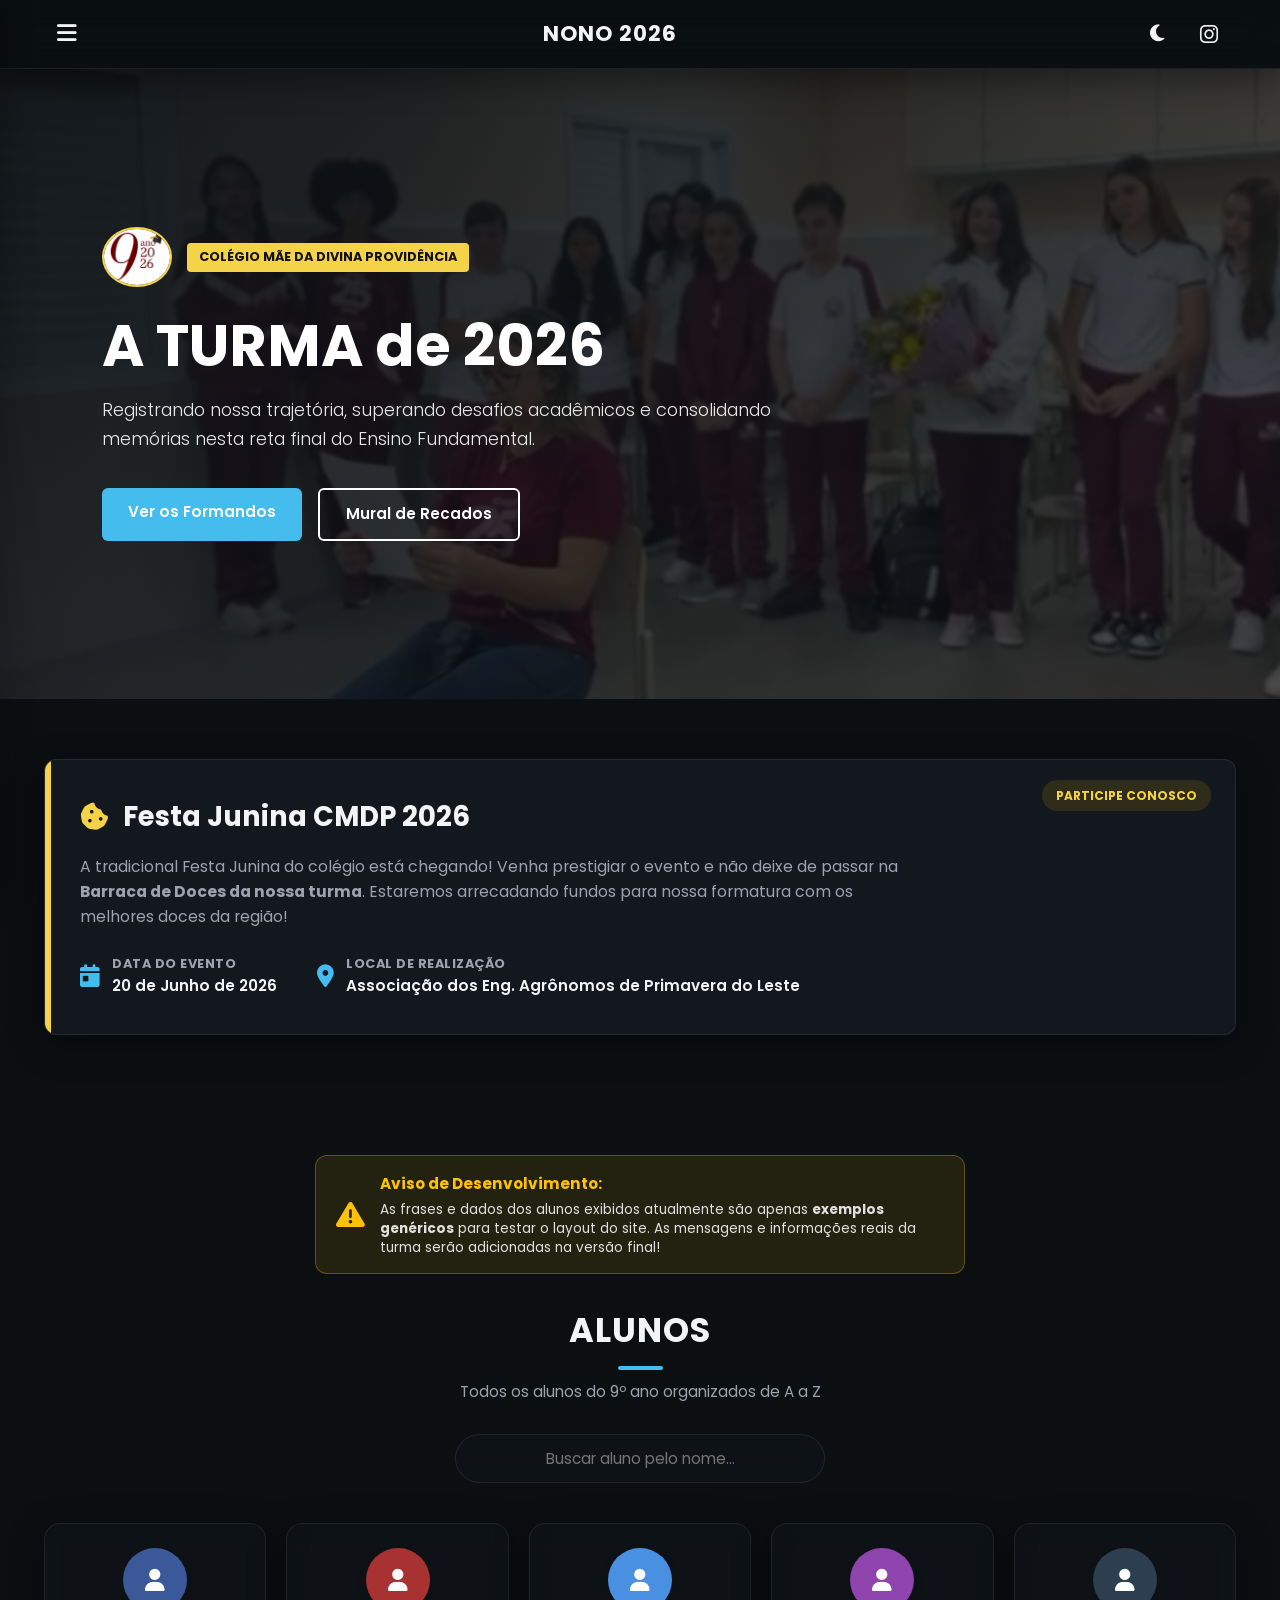
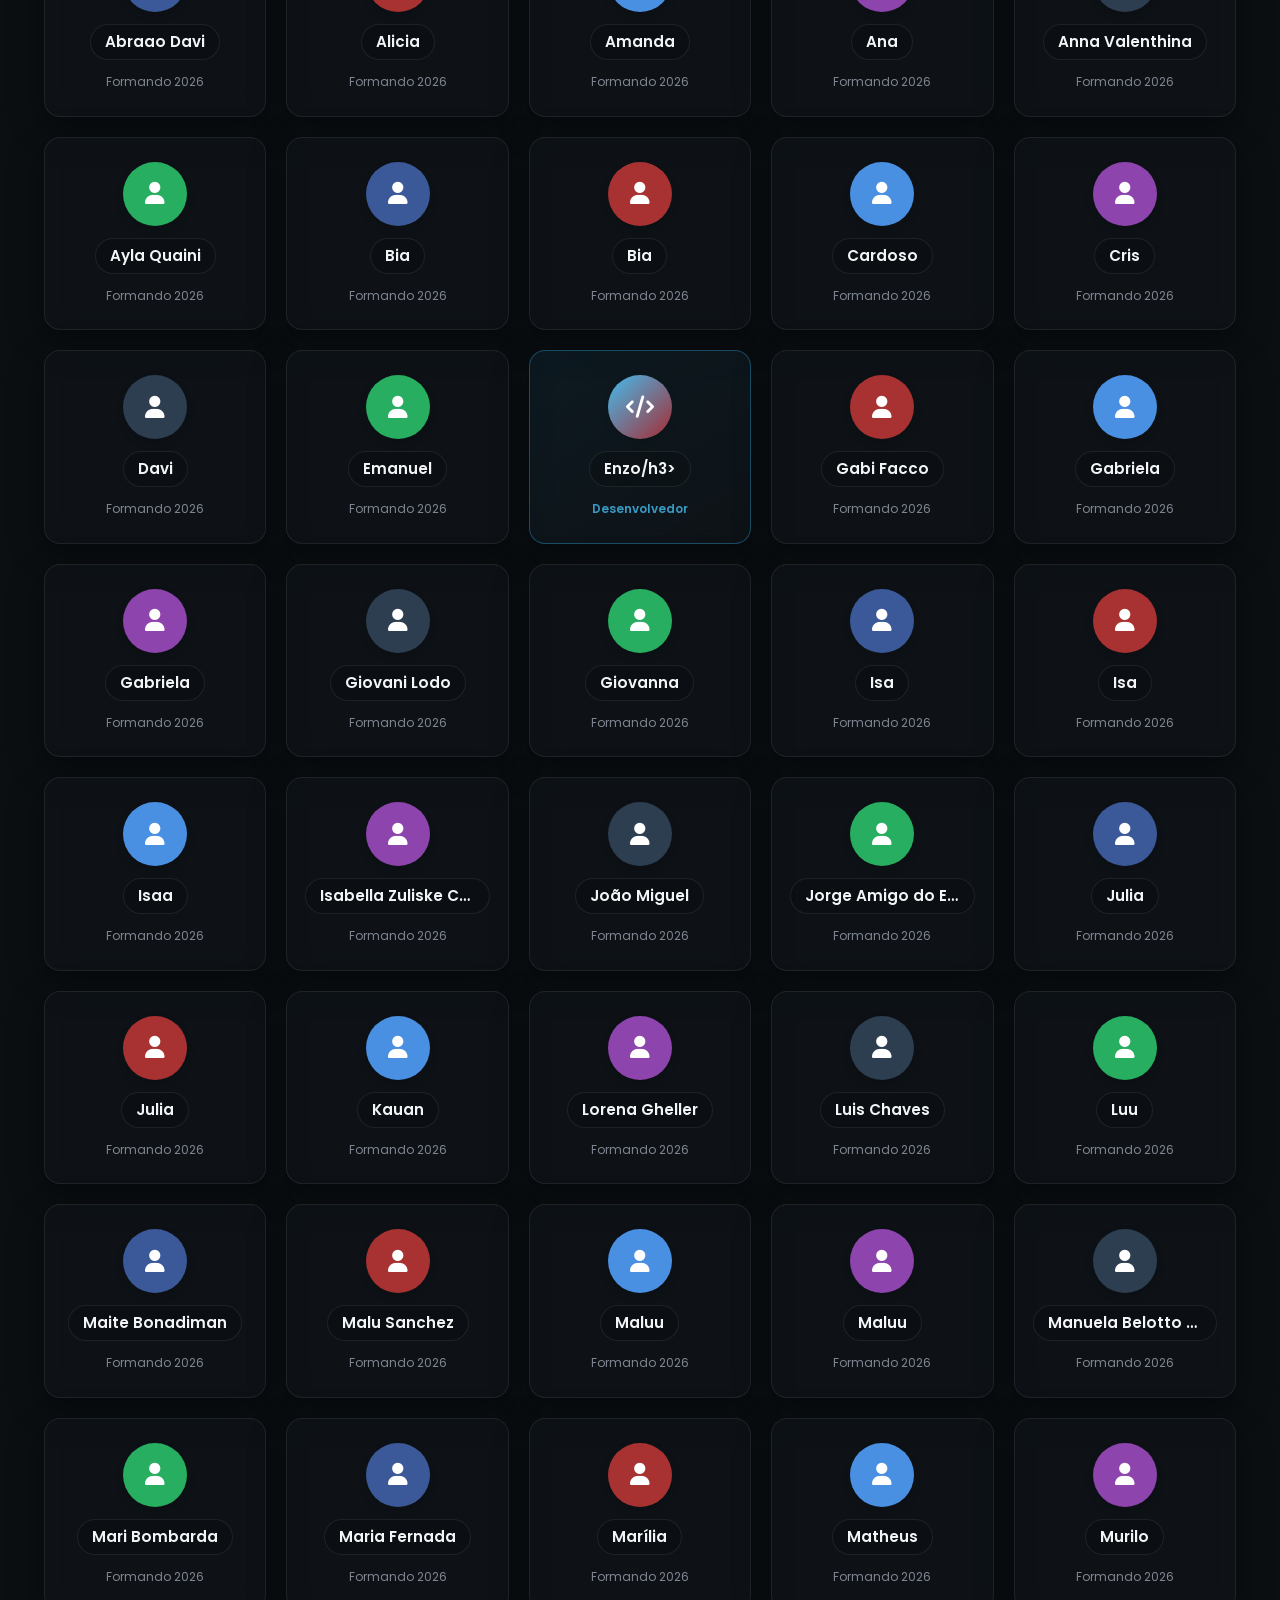
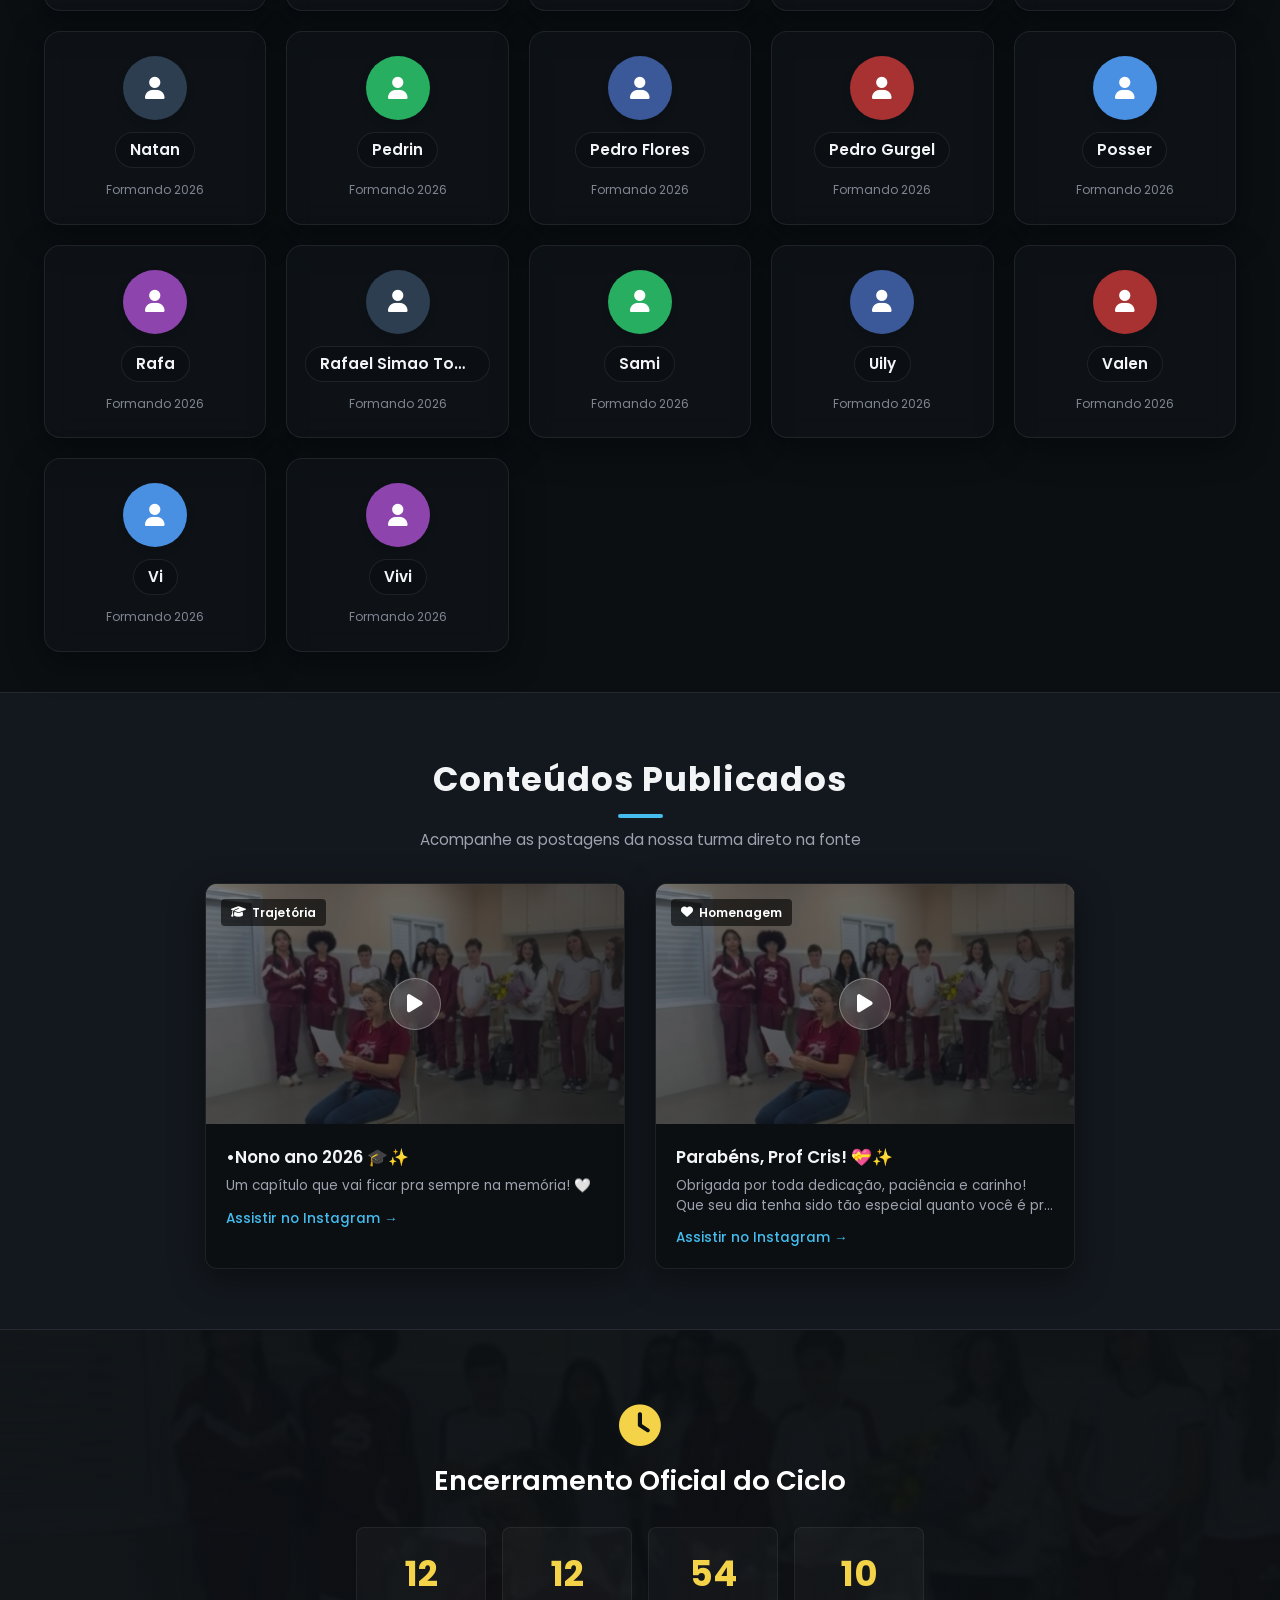
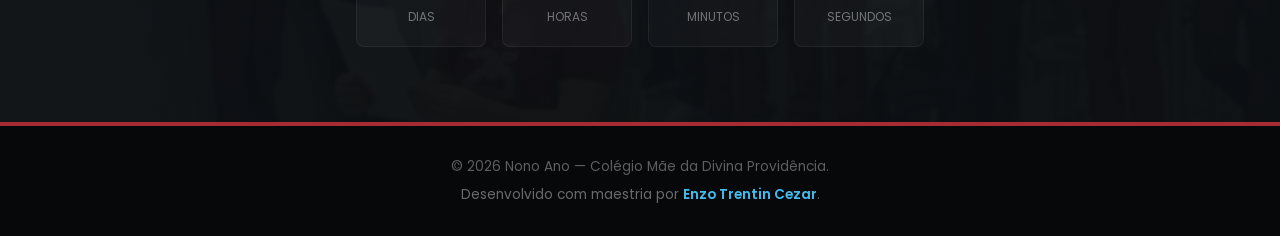
==== commit a713ef04: "index.html" ====
--- a/index.html
+++ b/index.html
@@ -108,64 +108,64 @@
             </div>
             
             <div class="alunos-grid" id="grid-alunos">
-                <div class="aluno-card" data-name="abraao davi"><div class="avatar-placeholder c-1"><i class="fa-solid fa-user"></i></div><div class="moldura-nome"><h3>Abraao Davi</h3></div><span class="aluno-tag">Formando 2026</span></div>
-                <div class="aluno-card" data-name="alicia"><div class="avatar-placeholder c-2"><i class="fa-solid fa-user"></i></div><div class="moldura-nome"><h3>Alicia</h3></div><span class="aluno-tag">Formando 2026</span></div>
-                <div class="aluno-card" data-name="amanda"><div class="avatar-placeholder c-3"><i class="fa-solid fa-user"></i></div><div class="moldura-nome"><h3>Amanda</h3></div><span class="aluno-tag">Formando 2026</span></div>
-                <div class="aluno-card" data-name="ana"><div class="avatar-placeholder c-4"><i class="fa-solid fa-user"></i></div><div class="moldura-nome"><h3>Ana</h3></div><span class="aluno-tag">Formando 2026</span></div>
+                <div class="aluno-card" data-name="Abraao davi"><div class="avatar-placeholder c-1"><i class="fa-solid fa-user"></i></div><div class="moldura-nome"><h3>Abraao Davi</h3></div><span class="aluno-tag">Formando 2026</span></div>
+                <div class="aluno-card" data-name="Alicia"><div class="avatar-placeholder c-2"><i class="fa-solid fa-user"></i></div><div class="moldura-nome"><h3>Alicia</h3></div><span class="aluno-tag">Formando 2026</span></div>
+                <div class="aluno-card" data-name="Amanda"><div class="avatar-placeholder c-3"><i class="fa-solid fa-user"></i></div><div class="moldura-nome"><h3>Amanda</h3></div><span class="aluno-tag">Formando 2026</span></div>
+                <div class="aluno-card" data-name="Ana"><div class="avatar-placeholder c-4"><i class="fa-solid fa-user"></i></div><div class="moldura-nome"><h3>Ana</h3></div><span class="aluno-tag">Formando 2026</span></div>
                 <div class="aluno-card" data-name="anna valenthina"><div class="avatar-placeholder c-5"><i class="fa-solid fa-user"></i></div><div class="moldura-nome"><h3>Anna Valenthina</h3></div><span class="aluno-tag">Formando 2026</span></div>
-                <div class="aluno-card" data-name="ayla quaini"><div class="avatar-placeholder c-6"><i class="fa-solid fa-user"></i></div><div class="moldura-nome"><h3>Ayla Quaini</h3></div><span class="aluno-tag">Formando 2026</span></div>
-                <div class="aluno-card" data-name="bia"><div class="avatar-placeholder c-1"><i class="fa-solid fa-user"></i></div><div class="moldura-nome"><h3>Bia</h3></div><span class="aluno-tag">Formando 2026</span></div>
-                <div class="aluno-card" data-name="bia"><div class="avatar-placeholder c-2"><i class="fa-solid fa-user"></i></div><div class="moldura-nome"><h3>Bia</h3></div><span class="aluno-tag">Formando 2026</span></div>
-                <div class="aluno-card" data-name="cardoso"><div class="avatar-placeholder c-3"><i class="fa-solid fa-user"></i></div><div class="moldura-nome"><h3>Cardoso</h3></div><span class="aluno-tag">Formando 2026</span></div>
-                <div class="aluno-card" data-name="cris"><div class="avatar-placeholder c-4"><i class="fa-solid fa-user"></i></div><div class="moldura-nome"><h3>Cris</h3></div><span class="aluno-tag">Formando 2026</span></div>
-                <div class="aluno-card" data-name="davi"><div class="avatar-placeholder c-5"><i class="fa-solid fa-user"></i></div><div class="moldura-nome"><h3>Davi</h3></div><span class="aluno-tag">Formando 2026</span></div>
-                <div class="aluno-card" data-name="emanuel"><div class="avatar-placeholder c-6"><i class="fa-solid fa-user"></i></div><div class="moldura-nome"><h3>Emanuel</h3></div><span class="aluno-tag">Formando 2026</span></div>
+                <div class="aluno-card" data-name="Ayla quaini"><div class="avatar-placeholder c-6"><i class="fa-solid fa-user"></i></div><div class="moldura-nome"><h3>Ayla Quaini</h3></div><span class="aluno-tag">Formando 2026</span></div>
+                <div class="aluno-card" data-name="Beatriz"><div class="avatar-placeholder c-1"><i class="fa-solid fa-user"></i></div><div class="moldura-nome"><h3>Bia</h3></div><span class="aluno-tag">Formando 2026</span></div>
+                <div class="aluno-card" data-name="Beatriz Polato"><div class="avatar-placeholder c-2"><i class="fa-solid fa-user"></i></div><div class="moldura-nome"><h3>Bia</h3></div><span class="aluno-tag">Formando 2026</span></div>
+                <div class="aluno-card" data-name="Isadora"><div class="avatar-placeholder c-3"><i class="fa-solid fa-user"></i></div><div class="moldura-nome"><h3>Cardoso</h3></div><span class="aluno-tag">Formando 2026</span></div>
+                <div class="aluno-card" data-name="Cris"><div class="avatar-placeholder c-4"><i class="fa-solid fa-user"></i></div><div class="moldura-nome"><h3>Cris</h3></div><span class="aluno-tag">Formando 2026</span></div>
+                <div class="aluno-card" data-name="Davi"><div class="avatar-placeholder c-5"><i class="fa-solid fa-user"></i></div><div class="moldura-nome"><h3>Davi</h3></div><span class="aluno-tag">Formando 2026</span></div>
+                <div class="aluno-card" data-name="Emanuel"><div class="avatar-placeholder c-6"><i class="fa-solid fa-user"></i></div><div class="moldura-nome"><h3>Emanuel</h3></div><span class="aluno-tag">Formando 2026</span></div>
                 
                 <div class="aluno-card destaque-criador" data-name="enzo trentin cezar">
                     <div class="avatar-placeholder c-premium"><i class="fa-solid fa-code"></i></div>
-                    <div class="moldura-nome"><h3>Enzo Trentin Cezar</h3></div>
+                    <div class="moldura-nome"><h3>Enzo/h3></div>
                     <span class="aluno-tag tag-dev">Desenvolvedor</span>
                 </div>
 
-                <div class="aluno-card" data-name="gabi facco"><div class="avatar-placeholder c-2"><i class="fa-solid fa-user"></i></div><div class="moldura-nome"><h3>Gabi Facco</h3></div><span class="aluno-tag">Formando 2026</span></div>
-                <div class="aluno-card" data-name="gabriela"><div class="avatar-placeholder c-3"><i class="fa-solid fa-user"></i></div><div class="moldura-nome"><h3>Gabriela</h3></div><span class="aluno-tag">Formando 2026</span></div>
-                <div class="aluno-card" data-name="gabriela"><div class="avatar-placeholder c-4"><i class="fa-solid fa-user"></i></div><div class="moldura-nome"><h3>Gabriela</h3></div><span class="aluno-tag">Formando 2026</span></div>
-                <div class="aluno-card" data-name="giovani lodo"><div class="avatar-placeholder c-5"><i class="fa-solid fa-user"></i></div><div class="moldura-nome"><h3>Giovani Lodo</h3></div><span class="aluno-tag">Formando 2026</span></div>
-                <div class="aluno-card" data-name="giovanna"><div class="avatar-placeholder c-6"><i class="fa-solid fa-user"></i></div><div class="moldura-nome"><h3>Giovanna</h3></div><span class="aluno-tag">Formando 2026</span></div>
-                <div class="aluno-card" data-name="isa"><div class="avatar-placeholder c-1"><i class="fa-solid fa-user"></i></div><div class="moldura-nome"><h3>Isa</h3></div><span class="aluno-tag">Formando 2026</span></div>
-                <div class="aluno-card" data-name="isa"><div class="avatar-placeholder c-2"><i class="fa-solid fa-user"></i></div><div class="moldura-nome"><h3>Isa</h3></div><span class="aluno-tag">Formando 2026</span></div>
-                <div class="aluno-card" data-name="isaa"><div class="avatar-placeholder c-3"><i class="fa-solid fa-user"></i></div><div class="moldura-nome"><h3>Isaa</h3></div><span class="aluno-tag">Formando 2026</span></div>
-                <div class="aluno-card" data-name="isabella zuliske cezar"><div class="avatar-placeholder c-4"><i class="fa-solid fa-user"></i></div><div class="moldura-nome"><h3>Isabella Zuliske Cezar</h3></div><span class="aluno-tag">Formando 2026</span></div>
+                <div class="aluno-card" data-name="Gabi facco"><div class="avatar-placeholder c-2"><i class="fa-solid fa-user"></i></div><div class="moldura-nome"><h3>Gabi Facco</h3></div><span class="aluno-tag">Formando 2026</span></div>
+                <div class="aluno-card" data-name="Gabriela"><div class="avatar-placeholder c-3"><i class="fa-solid fa-user"></i></div><div class="moldura-nome"><h3>Gabriela</h3></div><span class="aluno-tag">Formando 2026</span></div>
+                <div class="aluno-card" data-name="Gabriela Zimmer"><div class="avatar-placeholder c-4"><i class="fa-solid fa-user"></i></div><div class="moldura-nome"><h3>Gabriela</h3></div><span class="aluno-tag">Formando 2026</span></div>
+                <div class="aluno-card" data-name="Giovani lodo"><div class="avatar-placeholder c-5"><i class="fa-solid fa-user"></i></div><div class="moldura-nome"><h3>Giovani Lodo</h3></div><span class="aluno-tag">Formando 2026</span></div>
+                <div class="aluno-card" data-name="Giovanna"><div class="avatar-placeholder c-6"><i class="fa-solid fa-user"></i></div><div class="moldura-nome"><h3>Giovanna</h3></div><span class="aluno-tag">Formando 2026</span></div>
+                <div class="aluno-card" data-name="Isabela"><div class="avatar-placeholder c-1"><i class="fa-solid fa-user"></i></div><div class="moldura-nome"><h3>Isa</h3></div><span class="aluno-tag">Formando 2026</span></div>
+                <div class="aluno-card" data-name="Isadora"><div class="avatar-placeholder c-2"><i class="fa-solid fa-user"></i></div><div class="moldura-nome"><h3>Isa</h3></div><span class="aluno-tag">Formando 2026</span></div>
+                <div class="aluno-card" data-name="Isadora Varela"><div class="avatar-placeholder c-3"><i class="fa-solid fa-user"></i></div><div class="moldura-nome"><h3>Isaa</h3></div><span class="aluno-tag">Formando 2026</span></div>
+                <div class="aluno-card" data-name="Isabella zuliske cezar"><div class="avatar-placeholder c-4"><i class="fa-solid fa-user"></i></div><div class="moldura-nome"><h3>Isabella Zuliske Cezar</h3></div><span class="aluno-tag">Formando 2026</span></div>
                 <div class="aluno-card" data-name="joão miguel"><div class="avatar-placeholder c-5"><i class="fa-solid fa-user"></i></div><div class="moldura-nome"><h3>João Miguel</h3></div><span class="aluno-tag">Formando 2026</span></div>
-                <div class="aluno-card" data-name="jorge amigo do enzo"><div class="avatar-placeholder c-6"><i class="fa-solid fa-user"></i></div><div class="moldura-nome"><h3>Jorge Amigo do Enzo</h3></div><span class="aluno-tag">Formando 2026</span></div>
-                <div class="aluno-card" data-name="julia"><div class="avatar-placeholder c-1"><i class="fa-solid fa-user"></i></div><div class="moldura-nome"><h3>Julia</h3></div><span class="aluno-tag">Formando 2026</span></div>
-                <div class="aluno-card" data-name="julia"><div class="avatar-placeholder c-2"><i class="fa-solid fa-user"></i></div><div class="moldura-nome"><h3>Julia</h3></div><span class="aluno-tag">Formando 2026</span></div>
-                <div class="aluno-card" data-name="kauan"><div class="avatar-placeholder c-3"><i class="fa-solid fa-user"></i></div><div class="moldura-nome"><h3>Kauan</h3></div><span class="aluno-tag">Formando 2026</span></div>
-                <div class="aluno-card" data-name="lorena gheller"><div class="avatar-placeholder c-4"><i class="fa-solid fa-user"></i></div><div class="moldura-nome"><h3>Lorena Gheller</h3></div><span class="aluno-tag">Formando 2026</span></div>
-                <div class="aluno-card" data-name="luis chaves"><div class="avatar-placeholder c-5"><i class="fa-solid fa-user"></i></div><div class="moldura-nome"><h3>Luis Chaves</h3></div><span class="aluno-tag">Formando 2026</span></div>
-                <div class="aluno-card" data-name="luu"><div class="avatar-placeholder c-6"><i class="fa-solid fa-user"></i></div><div class="moldura-nome"><h3>Luu</h3></div><span class="aluno-tag">Formando 2026</span></div>
-                <div class="aluno-card" data-name="maite bonadiman"><div class="avatar-placeholder c-1"><i class="fa-solid fa-user"></i></div><div class="moldura-nome"><h3>Maite Bonadiman</h3></div><span class="aluno-tag">Formando 2026</span></div>
-                <div class="aluno-card" data-name="malu sanchez"><div class="avatar-placeholder c-2"><i class="fa-solid fa-user"></i></div><div class="moldura-nome"><h3>Malu Sanchez</h3></div><span class="aluno-tag">Formando 2026</span></div>
-                <div class="aluno-card" data-name="maluu"><div class="avatar-placeholder c-3"><i class="fa-solid fa-user"></i></div><div class="moldura-nome"><h3>Maluu</h3></div><span class="aluno-tag">Formando 2026</span></div>
-                <div class="aluno-card" data-name="maluu"><div class="avatar-placeholder c-4"><i class="fa-solid fa-user"></i></div><div class="moldura-nome"><h3>Maluu</h3></div><span class="aluno-tag">Formando 2026</span></div>
-                <div class="aluno-card" data-name="manuela belotto pestana"><div class="avatar-placeholder c-5"><i class="fa-solid fa-user"></i></div><div class="moldura-nome"><h3>Manuela Belotto Pestana</h3></div><span class="aluno-tag">Formando 2026</span></div>
-                <div class="aluno-card" data-name="mari bombarda"><div class="avatar-placeholder c-6"><i class="fa-solid fa-user"></i></div><div class="moldura-nome"><h3>Mari Bombarda</h3></div><span class="aluno-tag">Formando 2026</span></div>
-                <div class="aluno-card" data-name="maria fernada"><div class="avatar-placeholder c-1"><i class="fa-solid fa-user"></i></div><div class="moldura-nome"><h3>Maria Fernada</h3></div><span class="aluno-tag">Formando 2026</span></div>
-                <div class="aluno-card" data-name="marília"><div class="avatar-placeholder c-2"><i class="fa-solid fa-user"></i></div><div class="moldura-nome"><h3>Marília</h3></div><span class="aluno-tag">Formando 2026</span></div>
-                <div class="aluno-card" data-name="matheus"><div class="avatar-placeholder c-3"><i class="fa-solid fa-user"></i></div><div class="moldura-nome"><h3>Matheus</h3></div><span class="aluno-tag">Formando 2026</span></div>
-                <div class="aluno-card" data-name="murilo"><div class="avatar-placeholder c-4"><i class="fa-solid fa-user"></i></div><div class="moldura-nome"><h3>Murilo</h3></div><span class="aluno-tag">Formando 2026</span></div>
-                <div class="aluno-card" data-name="natan"><div class="avatar-placeholder c-5"><i class="fa-solid fa-user"></i></div><div class="moldura-nome"><h3>Natan</h3></div><span class="aluno-tag">Formando 2026</span></div>
-                <div class="aluno-card" data-name="pedrin"><div class="avatar-placeholder c-6"><i class="fa-solid fa-user"></i></div><div class="moldura-nome"><h3>Pedrin</h3></div><span class="aluno-tag">Formando 2026</span></div>
-                <div class="aluno-card" data-name="pedro flores"><div class="avatar-placeholder c-1"><i class="fa-solid fa-user"></i></div><div class="moldura-nome"><h3>Pedro Flores</h3></div><span class="aluno-tag">Formando 2026</span></div>
-                <div class="aluno-card" data-name="pedro gurgel"><div class="avatar-placeholder c-2"><i class="fa-solid fa-user"></i></div><div class="moldura-nome"><h3>Pedro Gurgel</h3></div><span class="aluno-tag">Formando 2026</span></div>
-                <div class="aluno-card" data-name="posser"><div class="avatar-placeholder c-3"><i class="fa-solid fa-user"></i></div><div class="moldura-nome"><h3>Posser</h3></div><span class="aluno-tag">Formando 2026</span></div>
-                <div class="aluno-card" data-name="rafa"><div class="avatar-placeholder c-4"><i class="fa-solid fa-user"></i></div><div class="moldura-nome"><h3>Rafa</h3></div><span class="aluno-tag">Formando 2026</span></div>
-                <div class="aluno-card" data-name="rafael simao tomazetti"><div class="avatar-placeholder c-5"><i class="fa-solid fa-user"></i></div><div class="moldura-nome"><h3>Rafael Simao Tomazetti</h3></div><span class="aluno-tag">Formando 2026</span></div>
-                <div class="aluno-card" data-name="sami"><div class="avatar-placeholder c-6"><i class="fa-solid fa-user"></i></div><div class="moldura-nome"><h3>Sami</h3></div><span class="aluno-tag">Formando 2026</span></div>
-                <div class="aluno-card" data-name="uily"><div class="avatar-placeholder c-1"><i class="fa-solid fa-user"></i></div><div class="moldura-nome"><h3>Uily</h3></div><span class="aluno-tag">Formando 2026</span></div>
-                <div class="aluno-card" data-name="valen"><div class="avatar-placeholder c-2"><i class="fa-solid fa-user"></i></div><div class="moldura-nome"><h3>Valen</h3></div><span class="aluno-tag">Formando 2026</span></div>
-                <div class="aluno-card" data-name="vi"><div class="avatar-placeholder c-3"><i class="fa-solid fa-user"></i></div><div class="moldura-nome"><h3>Vi</h3></div><span class="aluno-tag">Formando 2026</span></div>
-                <div class="aluno-card" data-name="vivi"><div class="avatar-placeholder c-4"><i class="fa-solid fa-user"></i></div><div class="moldura-nome"><h3>Vivi</h3></div><span class="aluno-tag">Formando 2026</span></div>
+                <div class="aluno-card" data-name="Jorge"><div class="avatar-placeholder c-6"><i class="fa-solid fa-user"></i></div><div class="moldura-nome"><h3>Jorge Amigo do Enzo</h3></div><span class="aluno-tag">Formando 2026</span></div>
+                <div class="aluno-card" data-name="Julia Panta"><div class="avatar-placeholder c-1"><i class="fa-solid fa-user"></i></div><div class="moldura-nome"><h3>Julia</h3></div><span class="aluno-tag">Formando 2026</span></div>
+                <div class="aluno-card" data-name="Julia"><div class="avatar-placeholder c-2"><i class="fa-solid fa-user"></i></div><div class="moldura-nome"><h3>Julia</h3></div><span class="aluno-tag">Formando 2026</span></div>
+                <div class="aluno-card" data-name="Kauan"><div class="avatar-placeholder c-3"><i class="fa-solid fa-user"></i></div><div class="moldura-nome"><h3>Kauan</h3></div><span class="aluno-tag">Formando 2026</span></div>
+                <div class="aluno-card" data-name="Lorena gheller"><div class="avatar-placeholder c-4"><i class="fa-solid fa-user"></i></div><div class="moldura-nome"><h3>Lorena Gheller</h3></div><span class="aluno-tag">Formando 2026</span></div>
+                <div class="aluno-card" data-name="Luis chaves"><div class="avatar-placeholder c-5"><i class="fa-solid fa-user"></i></div><div class="moldura-nome"><h3>Luis Chaves</h3></div><span class="aluno-tag">Formando 2026</span></div>
+                <div class="aluno-card" data-name="Luu"><div class="avatar-placeholder c-6"><i class="fa-solid fa-user"></i></div><div class="moldura-nome"><h3>Luu</h3></div><span class="aluno-tag">Formando 2026</span></div>
+                <div class="aluno-card" data-name="Maite bonadiman"><div class="avatar-placeholder c-1"><i class="fa-solid fa-user"></i></div><div class="moldura-nome"><h3>Maite Bonadiman</h3></div><span class="aluno-tag">Formando 2026</span></div>
+                <div class="aluno-card" data-name="Malu sanchez"><div class="avatar-placeholder c-2"><i class="fa-solid fa-user"></i></div><div class="moldura-nome"><h3>Malu Sanchez</h3></div><span class="aluno-tag">Formando 2026</span></div>
+                <div class="aluno-card" data-name="Malu Zanatta"><div class="avatar-placeholder c-3"><i class="fa-solid fa-user"></i></div><div class="moldura-nome"><h3>Maluu</h3></div><span class="aluno-tag">Formando 2026</span></div>
+                <div class="aluno-card" data-name="Maluu"><div class="avatar-placeholder c-4"><i class="fa-solid fa-user"></i></div><div class="moldura-nome"><h3>Maluu</h3></div><span class="aluno-tag">Formando 2026</span></div>
+                <div class="aluno-card" data-name="Manuela belotto pestana"><div class="avatar-placeholder c-5"><i class="fa-solid fa-user"></i></div><div class="moldura-nome"><h3>Manuela Belotto Pestana</h3></div><span class="aluno-tag">Formando 2026</span></div>
+                <div class="aluno-card" data-name="Mariana bombarda"><div class="avatar-placeholder c-6"><i class="fa-solid fa-user"></i></div><div class="moldura-nome"><h3>Mari Bombarda</h3></div><span class="aluno-tag">Formando 2026</span></div>
+                <div class="aluno-card" data-name="Maria fernada"><div class="avatar-placeholder c-1"><i class="fa-solid fa-user"></i></div><div class="moldura-nome"><h3>Maria Fernada</h3></div><span class="aluno-tag">Formando 2026</span></div>
+                <div class="aluno-card" data-name="Marília"><div class="avatar-placeholder c-2"><i class="fa-solid fa-user"></i></div><div class="moldura-nome"><h3>Marília</h3></div><span class="aluno-tag">Formando 2026</span></div>
+                <div class="aluno-card" data-name="Matheus"><div class="avatar-placeholder c-3"><i class="fa-solid fa-user"></i></div><div class="moldura-nome"><h3>Matheus</h3></div><span class="aluno-tag">Formando 2026</span></div>
+                <div class="aluno-card" data-name="Murilo"><div class="avatar-placeholder c-4"><i class="fa-solid fa-user"></i></div><div class="moldura-nome"><h3>Murilo</h3></div><span class="aluno-tag">Formando 2026</span></div>
+                <div class="aluno-card" data-name="Natan"><div class="avatar-placeholder c-5"><i class="fa-solid fa-user"></i></div><div class="moldura-nome"><h3>Natan</h3></div><span class="aluno-tag">Formando 2026</span></div>
+                <div class="aluno-card" data-name="Pedro Neto"><div class="avatar-placeholder c-6"><i class="fa-solid fa-user"></i></div><div class="moldura-nome"><h3>Pedrin</h3></div><span class="aluno-tag">Formando 2026</span></div>
+                <div class="aluno-card" data-name="Pedro flores"><div class="avatar-placeholder c-1"><i class="fa-solid fa-user"></i></div><div class="moldura-nome"><h3>Pedro Flores</h3></div><span class="aluno-tag">Formando 2026</span></div>
+                <div class="aluno-card" data-name="Pedro gurgel"><div class="avatar-placeholder c-2"><i class="fa-solid fa-user"></i></div><div class="moldura-nome"><h3>Pedro Gurgel</h3></div><span class="aluno-tag">Formando 2026</span></div>
+                <div class="aluno-card" data-name="Camila"><div class="avatar-placeholder c-3"><i class="fa-solid fa-user"></i></div><div class="moldura-nome"><h3>Posser</h3></div><span class="aluno-tag">Formando 2026</span></div>
+                <div class="aluno-card" data-name="Rafaela"><div class="avatar-placeholder c-4"><i class="fa-solid fa-user"></i></div><div class="moldura-nome"><h3>Rafa</h3></div><span class="aluno-tag">Formando 2026</span></div>
+                <div class="aluno-card" data-name="Rafael tomazetti"><div class="avatar-placeholder c-5"><i class="fa-solid fa-user"></i></div><div class="moldura-nome"><h3>Rafael Simao Tomazetti</h3></div><span class="aluno-tag">Formando 2026</span></div>
+                <div class="aluno-card" data-name="Samuel"><div class="avatar-placeholder c-6"><i class="fa-solid fa-user"></i></div><div class="moldura-nome"><h3>Sami</h3></div><span class="aluno-tag">Formando 2026</span></div>
+                <div class="aluno-card" data-name="Uily"><div class="avatar-placeholder c-1"><i class="fa-solid fa-user"></i></div><div class="moldura-nome"><h3>Uily</h3></div><span class="aluno-tag">Formando 2026</span></div>
+                <div class="aluno-card" data-name="Valentina"><div class="avatar-placeholder c-2"><i class="fa-solid fa-user"></i></div><div class="moldura-nome"><h3>Valen</h3></div><span class="aluno-tag">Formando 2026</span></div>
+                <div class="aluno-card" data-name="Vitoria"><div class="avatar-placeholder c-3"><i class="fa-solid fa-user"></i></div><div class="moldura-nome"><h3>Vi</h3></div><span class="aluno-tag">Formando 2026</span></div>
+                <div class="aluno-card" data-name="Vitoria barkoski"><div class="avatar-placeholder c-4"><i class="fa-solid fa-user"></i></div><div class="moldura-nome"><h3>Vivi</h3></div><span class="aluno-tag">Formando 2026</span></div>
             </div>
         </div>
     </section>
@@ -392,4 +392,4 @@
         function fecharModal() { modalOverlay.classList.remove('active'); }
     </script>
 </body>
-</html>+</html>
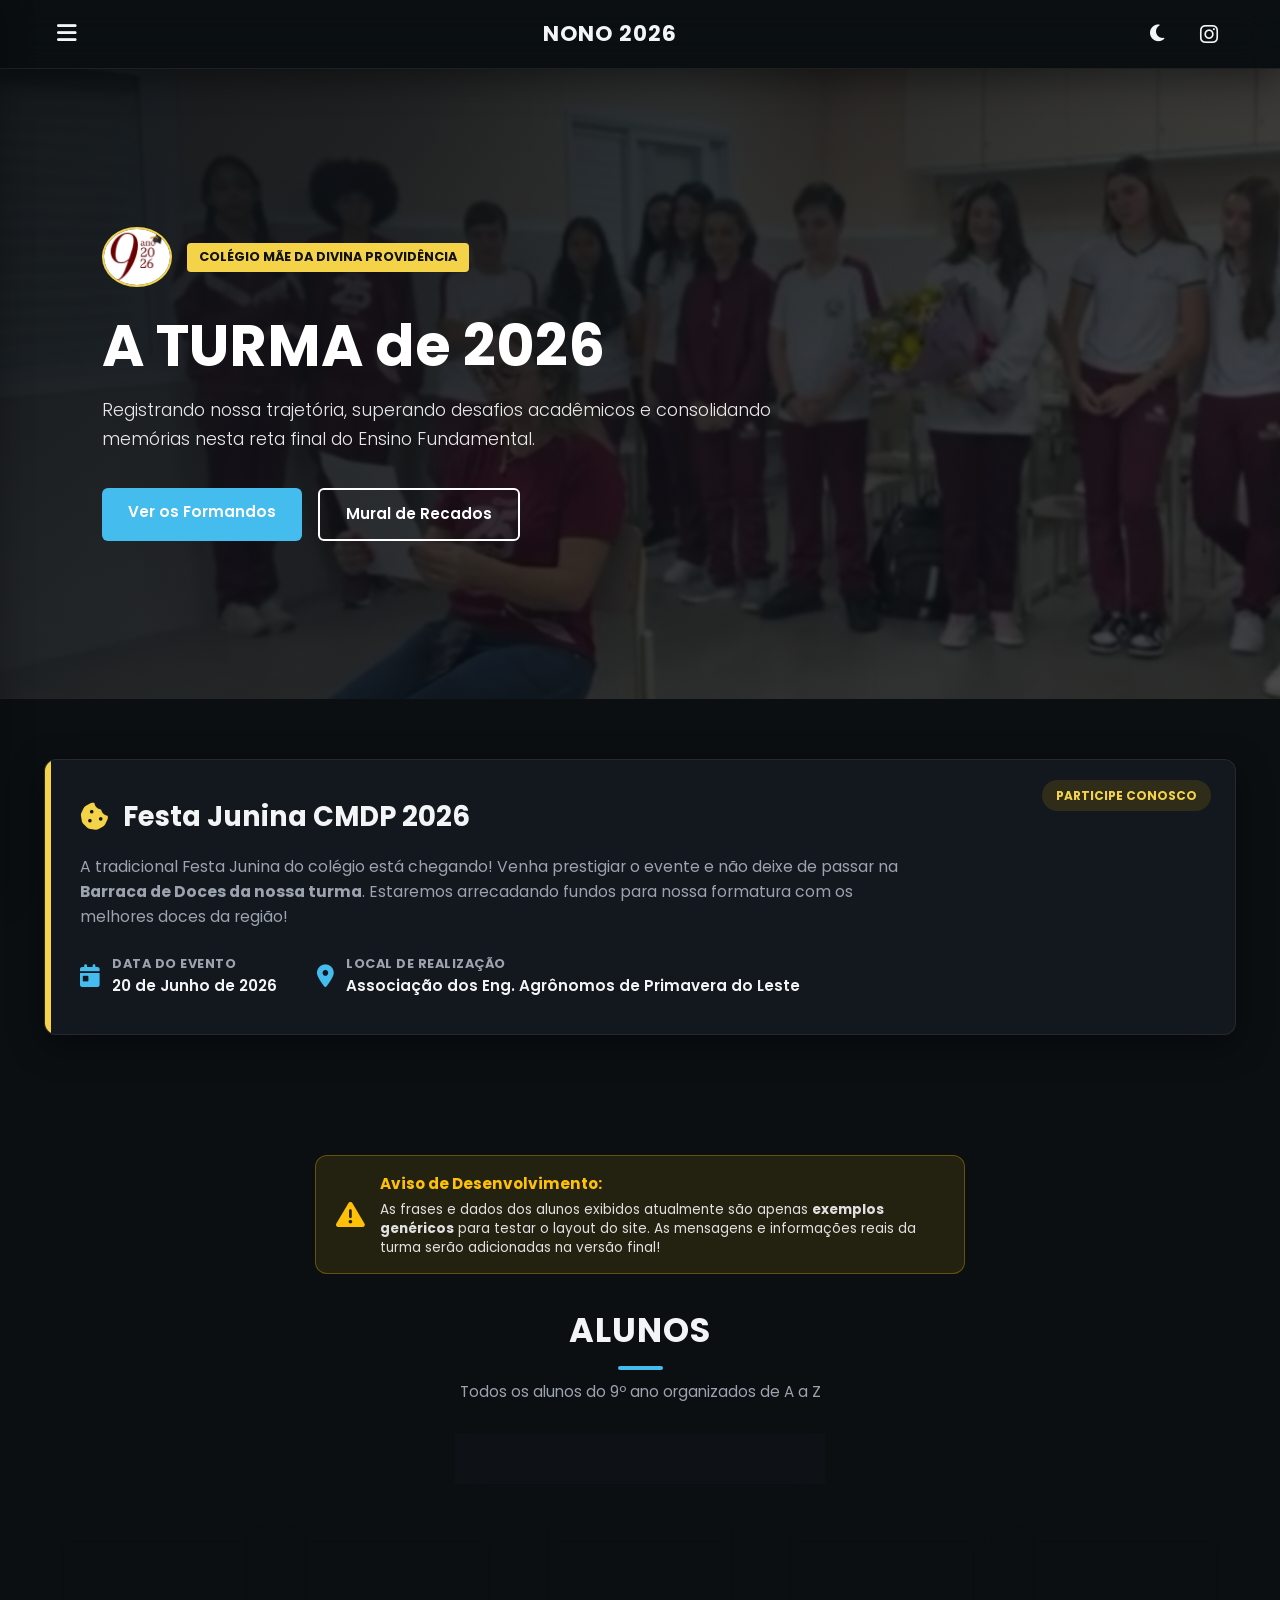
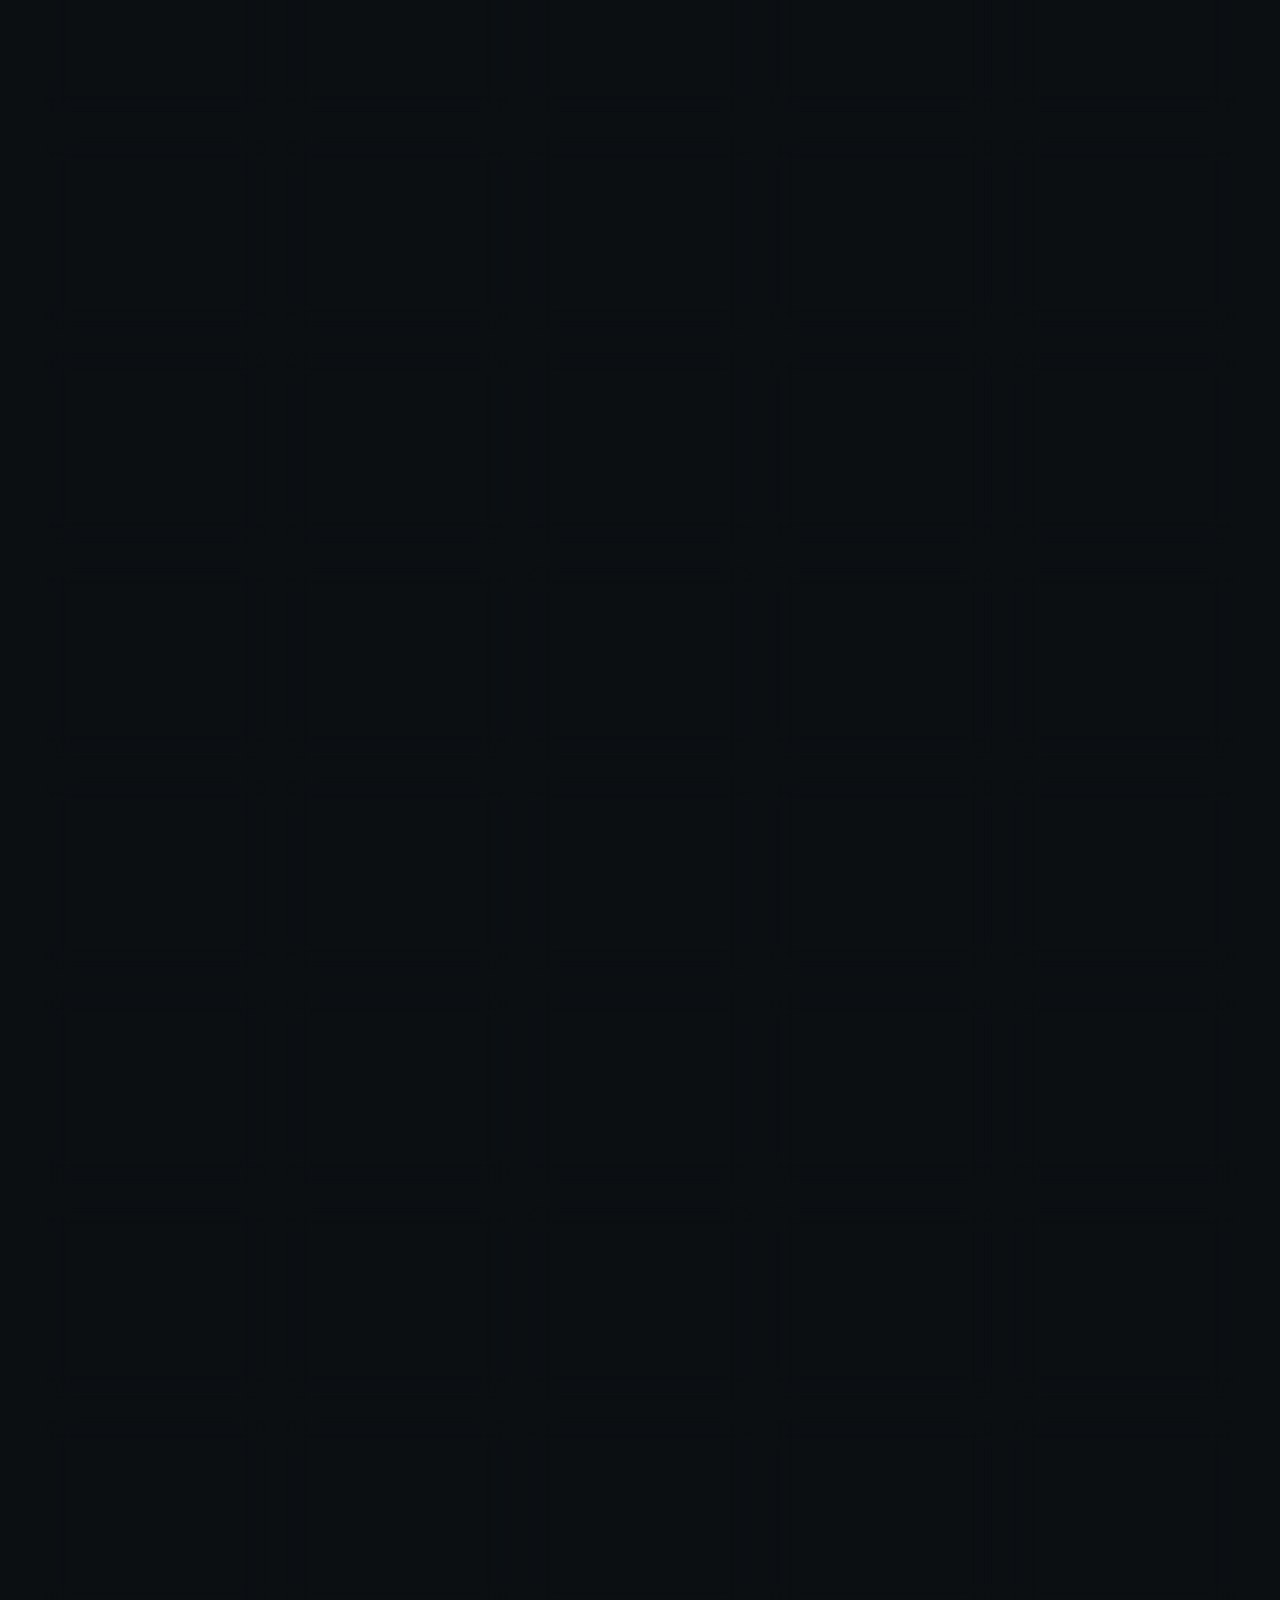
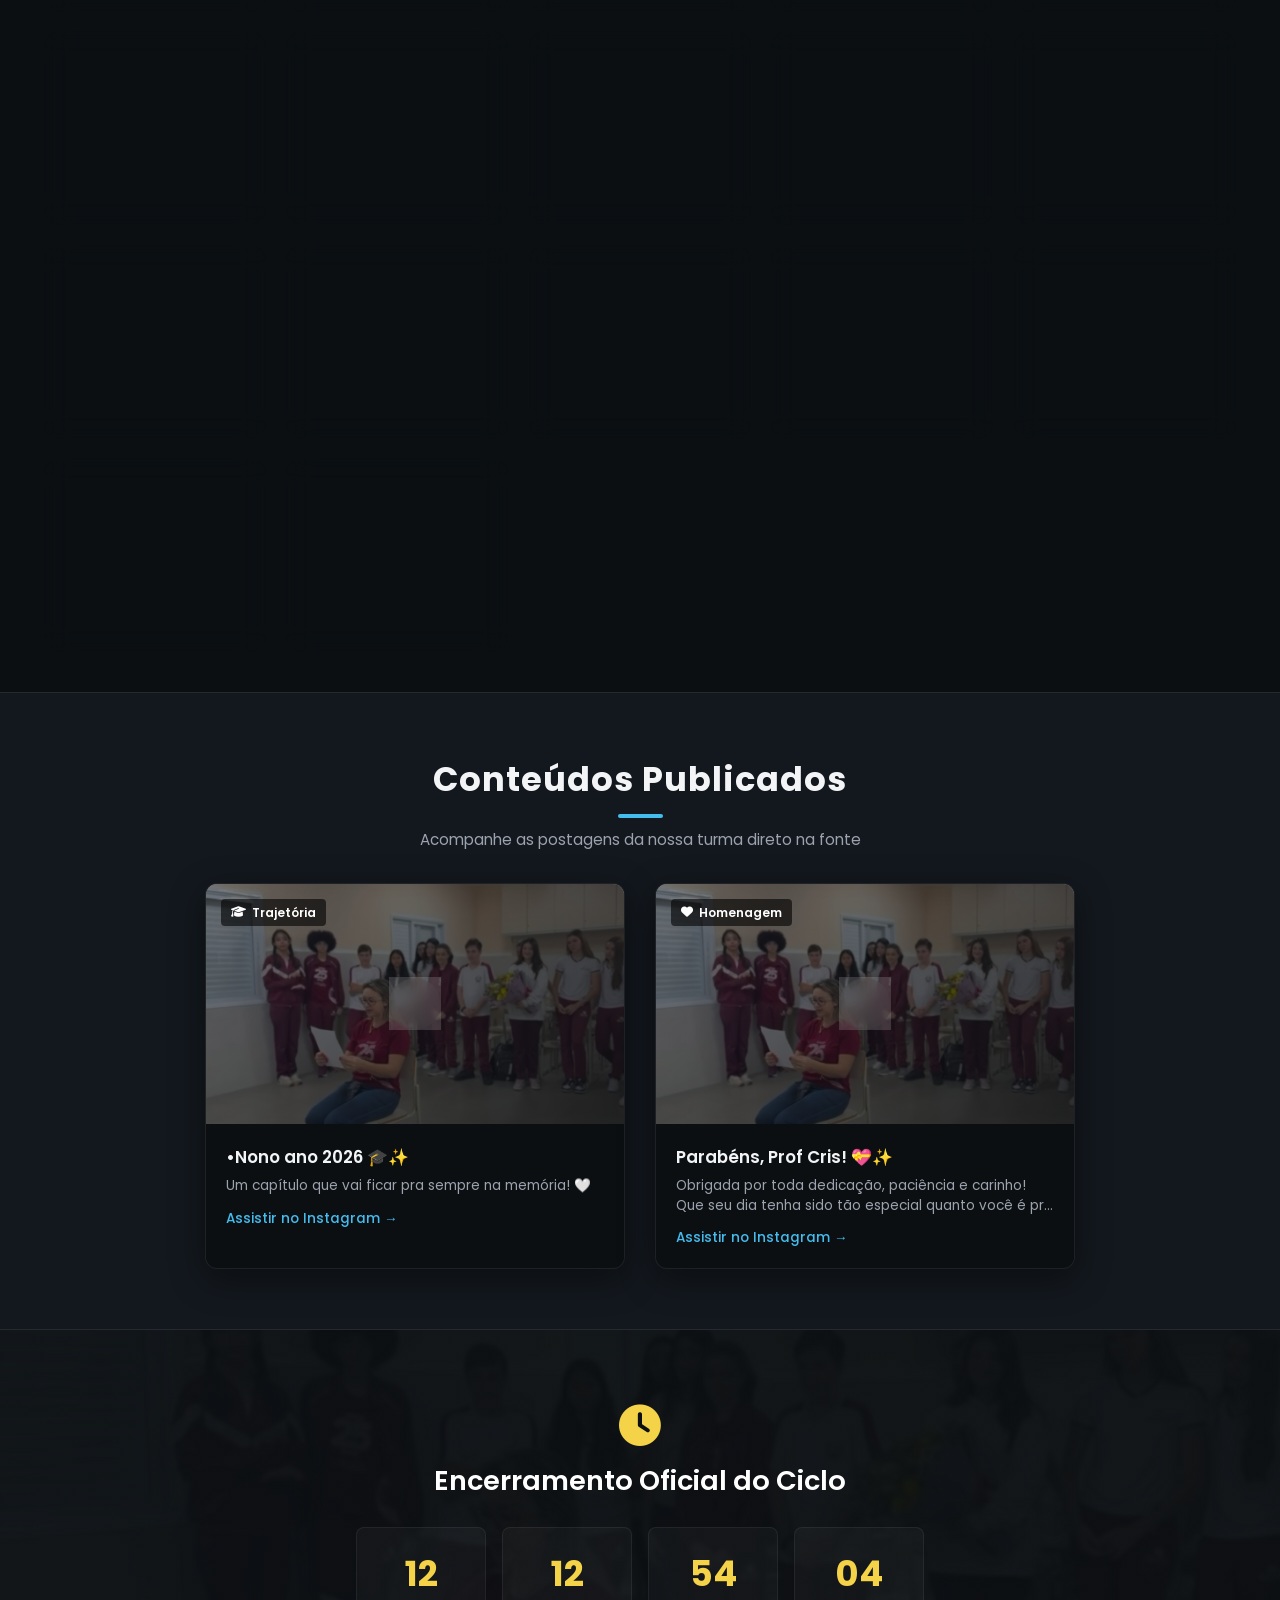
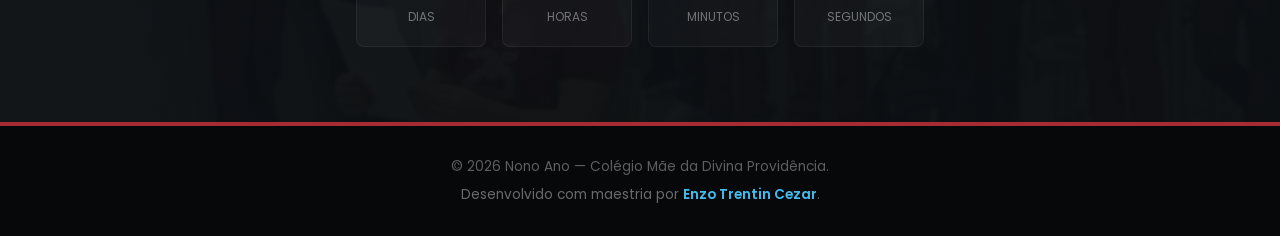
==== commit 40ddc83d: "index.html" ====
--- a/index.html
+++ b/index.html
@@ -66,7 +66,7 @@
                         <i class="fa-solid fa-cookie-bite icon-festa"></i>
                         <h2>Festa Junina CMDP 2026</h2>
                     </div>
-                    <p>A tradicional Festa Junina do colégio está chegando! Venha prestigiar o evento e não deixe de passar na <strong>Barraca de Doces da nossa turma</strong>. Estaremos arrecadando fundos para nossa formatura com os melhores doces da região!</p>
+                    <p>A tradicional Festa Junina do colégio está chegando! Venha prestigiar o evente e não deixe de passar na <strong>Barraca de Doces da nossa turma</strong>. Estaremos arrecadando fundos para nossa formatura com os melhores doces da região!</p>
                     <div class="evento-detalhes-grid">
                         <div class="detalhe-item">
                             <i class="fa-solid fa-calendar-day"></i>
@@ -90,12 +90,12 @@
 
     <section id="mural" class="mural-section">
         <div class="aviso-fase-teste">
-    <i class="fa-solid fa-triangle-exclamation"></i>
-    <div>
-        <strong>Aviso de Desenvolvimento:</strong>
-        <p>As frases e dados dos alunos exibidos atualmente são apenas <b>exemplos genéricos</b> para testar o layout do site. As mensagens e informações reais da turma serão adicionadas na versão final!</p>
-    </div>
-</div>
+            <i class="fa-solid fa-triangle-exclamation"></i>
+            <div>
+                <strong>Aviso de Desenvolvimento:</strong>
+                <p>As frases e dados dos alunos exibidos atualmente são apenas <b>exemplos genéricos</b> para testar o layout do site. As mensagens e informações reais da turma serão adicionadas na versão final!</p>
+            </div>
+        </div>
         <div class="container">
             <div class="section-header">
                 <h2>ALUNOS</h2>
@@ -114,31 +114,31 @@
                 <div class="aluno-card" data-name="Ana"><div class="avatar-placeholder c-4"><i class="fa-solid fa-user"></i></div><div class="moldura-nome"><h3>Ana</h3></div><span class="aluno-tag">Formando 2026</span></div>
                 <div class="aluno-card" data-name="anna valenthina"><div class="avatar-placeholder c-5"><i class="fa-solid fa-user"></i></div><div class="moldura-nome"><h3>Anna Valenthina</h3></div><span class="aluno-tag">Formando 2026</span></div>
                 <div class="aluno-card" data-name="Ayla quaini"><div class="avatar-placeholder c-6"><i class="fa-solid fa-user"></i></div><div class="moldura-nome"><h3>Ayla Quaini</h3></div><span class="aluno-tag">Formando 2026</span></div>
-                <div class="aluno-card" data-name="Beatriz"><div class="avatar-placeholder c-1"><i class="fa-solid fa-user"></i></div><div class="moldura-nome"><h3>Bia</h3></div><span class="aluno-tag">Formando 2026</span></div>
-                <div class="aluno-card" data-name="Beatriz Polato"><div class="avatar-placeholder c-2"><i class="fa-solid fa-user"></i></div><div class="moldura-nome"><h3>Bia</h3></div><span class="aluno-tag">Formando 2026</span></div>
-                <div class="aluno-card" data-name="Isadora"><div class="avatar-placeholder c-3"><i class="fa-solid fa-user"></i></div><div class="moldura-nome"><h3>Cardoso</h3></div><span class="aluno-tag">Formando 2026</span></div>
+                <div class="aluno-card" data-name="Beatriz"><div class="avatar-placeholder c-1"><i class="fa-solid fa-user"></i></div><div class="moldura-nome"><h3>Beatriz</h3></div><span class="aluno-tag">Formando 2026</span></div>
+                <div class="aluno-card" data-name="Beatriz Polato"><div class="avatar-placeholder c-2"><i class="fa-solid fa-user"></i></div><div class="moldura-nome"><h3>Beatriz Polato</h3></div><span class="aluno-tag">Formando 2026</span></div>
+                <div class="aluno-card" data-name="Isadora"><div class="avatar-placeholder c-3"><i class="fa-solid fa-user"></i></div><div class="moldura-nome"><h3>Isadora</h3></div><span class="aluno-tag">Formando 2026</span></div>
                 <div class="aluno-card" data-name="Cris"><div class="avatar-placeholder c-4"><i class="fa-solid fa-user"></i></div><div class="moldura-nome"><h3>Cris</h3></div><span class="aluno-tag">Formando 2026</span></div>
                 <div class="aluno-card" data-name="Davi"><div class="avatar-placeholder c-5"><i class="fa-solid fa-user"></i></div><div class="moldura-nome"><h3>Davi</h3></div><span class="aluno-tag">Formando 2026</span></div>
                 <div class="aluno-card" data-name="Emanuel"><div class="avatar-placeholder c-6"><i class="fa-solid fa-user"></i></div><div class="moldura-nome"><h3>Emanuel</h3></div><span class="aluno-tag">Formando 2026</span></div>
                 
                 <div class="aluno-card destaque-criador" data-name="enzo trentin cezar">
                     <div class="avatar-placeholder c-premium"><i class="fa-solid fa-code"></i></div>
-                    <div class="moldura-nome"><h3>Enzo/h3></div>
+                    <div class="moldura-nome"><h3>Enzo Trentin Cezar</h3></div>
                     <span class="aluno-tag tag-dev">Desenvolvedor</span>
                 </div>
 
                 <div class="aluno-card" data-name="Gabi facco"><div class="avatar-placeholder c-2"><i class="fa-solid fa-user"></i></div><div class="moldura-nome"><h3>Gabi Facco</h3></div><span class="aluno-tag">Formando 2026</span></div>
                 <div class="aluno-card" data-name="Gabriela"><div class="avatar-placeholder c-3"><i class="fa-solid fa-user"></i></div><div class="moldura-nome"><h3>Gabriela</h3></div><span class="aluno-tag">Formando 2026</span></div>
-                <div class="aluno-card" data-name="Gabriela Zimmer"><div class="avatar-placeholder c-4"><i class="fa-solid fa-user"></i></div><div class="moldura-nome"><h3>Gabriela</h3></div><span class="aluno-tag">Formando 2026</span></div>
+                <div class="aluno-card" data-name="Gabriela Zimmer"><div class="avatar-placeholder c-4"><i class="fa-solid fa-user"></i></div><div class="moldura-nome"><h3>Gabriela Zimmer</h3></div><span class="aluno-tag">Formando 2026</span></div>
                 <div class="aluno-card" data-name="Giovani lodo"><div class="avatar-placeholder c-5"><i class="fa-solid fa-user"></i></div><div class="moldura-nome"><h3>Giovani Lodo</h3></div><span class="aluno-tag">Formando 2026</span></div>
                 <div class="aluno-card" data-name="Giovanna"><div class="avatar-placeholder c-6"><i class="fa-solid fa-user"></i></div><div class="moldura-nome"><h3>Giovanna</h3></div><span class="aluno-tag">Formando 2026</span></div>
-                <div class="aluno-card" data-name="Isabela"><div class="avatar-placeholder c-1"><i class="fa-solid fa-user"></i></div><div class="moldura-nome"><h3>Isa</h3></div><span class="aluno-tag">Formando 2026</span></div>
-                <div class="aluno-card" data-name="Isadora"><div class="avatar-placeholder c-2"><i class="fa-solid fa-user"></i></div><div class="moldura-nome"><h3>Isa</h3></div><span class="aluno-tag">Formando 2026</span></div>
-                <div class="aluno-card" data-name="Isadora Varela"><div class="avatar-placeholder c-3"><i class="fa-solid fa-user"></i></div><div class="moldura-nome"><h3>Isaa</h3></div><span class="aluno-tag">Formando 2026</span></div>
+                <div class="aluno-card" data-name="Isabela"><div class="avatar-placeholder c-1"><i class="fa-solid fa-user"></i></div><div class="moldura-nome"><h3>Isabela</h3></div><span class="aluno-tag">Formando 2026</span></div>
+                <div class="aluno-card" data-name="Isadora"><div class="avatar-placeholder c-2"><i class="fa-solid fa-user"></i></div><div class="moldura-nome"><h3>Isadora</h3></div><span class="aluno-tag">Formando 2026</span></div>
+                <div class="aluno-card" data-name="Isadora Varela"><div class="avatar-placeholder c-3"><i class="fa-solid fa-user"></i></div><div class="moldura-nome"><h3>Isadora Varela</h3></div><span class="aluno-tag">Formando 2026</span></div>
                 <div class="aluno-card" data-name="Isabella zuliske cezar"><div class="avatar-placeholder c-4"><i class="fa-solid fa-user"></i></div><div class="moldura-nome"><h3>Isabella Zuliske Cezar</h3></div><span class="aluno-tag">Formando 2026</span></div>
                 <div class="aluno-card" data-name="joão miguel"><div class="avatar-placeholder c-5"><i class="fa-solid fa-user"></i></div><div class="moldura-nome"><h3>João Miguel</h3></div><span class="aluno-tag">Formando 2026</span></div>
-                <div class="aluno-card" data-name="Jorge"><div class="avatar-placeholder c-6"><i class="fa-solid fa-user"></i></div><div class="moldura-nome"><h3>Jorge Amigo do Enzo</h3></div><span class="aluno-tag">Formando 2026</span></div>
-                <div class="aluno-card" data-name="Julia Panta"><div class="avatar-placeholder c-1"><i class="fa-solid fa-user"></i></div><div class="moldura-nome"><h3>Julia</h3></div><span class="aluno-tag">Formando 2026</span></div>
+                <div class="aluno-card" data-name="Jorge"><div class="avatar-placeholder c-6"><i class="fa-solid fa-user"></i></div><div class="moldura-nome"><h3>Jorge</h3></div><span class="aluno-tag">Formando 2026</span></div>
+                <div class="aluno-card" data-name="Julia Panta"><div class="avatar-placeholder c-1"><i class="fa-solid fa-user"></i></div><div class="moldura-nome"><h3>Julia Panta</h3></div><span class="aluno-tag">Formando 2026</span></div>
                 <div class="aluno-card" data-name="Julia"><div class="avatar-placeholder c-2"><i class="fa-solid fa-user"></i></div><div class="moldura-nome"><h3>Julia</h3></div><span class="aluno-tag">Formando 2026</span></div>
                 <div class="aluno-card" data-name="Kauan"><div class="avatar-placeholder c-3"><i class="fa-solid fa-user"></i></div><div class="moldura-nome"><h3>Kauan</h3></div><span class="aluno-tag">Formando 2026</span></div>
                 <div class="aluno-card" data-name="Lorena gheller"><div class="avatar-placeholder c-4"><i class="fa-solid fa-user"></i></div><div class="moldura-nome"><h3>Lorena Gheller</h3></div><span class="aluno-tag">Formando 2026</span></div>
@@ -146,26 +146,26 @@
                 <div class="aluno-card" data-name="Luu"><div class="avatar-placeholder c-6"><i class="fa-solid fa-user"></i></div><div class="moldura-nome"><h3>Luu</h3></div><span class="aluno-tag">Formando 2026</span></div>
                 <div class="aluno-card" data-name="Maite bonadiman"><div class="avatar-placeholder c-1"><i class="fa-solid fa-user"></i></div><div class="moldura-nome"><h3>Maite Bonadiman</h3></div><span class="aluno-tag">Formando 2026</span></div>
                 <div class="aluno-card" data-name="Malu sanchez"><div class="avatar-placeholder c-2"><i class="fa-solid fa-user"></i></div><div class="moldura-nome"><h3>Malu Sanchez</h3></div><span class="aluno-tag">Formando 2026</span></div>
-                <div class="aluno-card" data-name="Malu Zanatta"><div class="avatar-placeholder c-3"><i class="fa-solid fa-user"></i></div><div class="moldura-nome"><h3>Maluu</h3></div><span class="aluno-tag">Formando 2026</span></div>
+                <div class="aluno-card" data-name="Malu Zanatta"><div class="avatar-placeholder c-3"><i class="fa-solid fa-user"></i></div><div class="moldura-nome"><h3>Malu Zanatta</h3></div><span class="aluno-tag">Formando 2026</span></div>
                 <div class="aluno-card" data-name="Maluu"><div class="avatar-placeholder c-4"><i class="fa-solid fa-user"></i></div><div class="moldura-nome"><h3>Maluu</h3></div><span class="aluno-tag">Formando 2026</span></div>
                 <div class="aluno-card" data-name="Manuela belotto pestana"><div class="avatar-placeholder c-5"><i class="fa-solid fa-user"></i></div><div class="moldura-nome"><h3>Manuela Belotto Pestana</h3></div><span class="aluno-tag">Formando 2026</span></div>
-                <div class="aluno-card" data-name="Mariana bombarda"><div class="avatar-placeholder c-6"><i class="fa-solid fa-user"></i></div><div class="moldura-nome"><h3>Mari Bombarda</h3></div><span class="aluno-tag">Formando 2026</span></div>
+                <div class="aluno-card" data-name="Mariana bombarda"><div class="avatar-placeholder c-6"><i class="fa-solid fa-user"></i></div><div class="moldura-nome"><h3>Mariana Bombarda</h3></div><span class="aluno-tag">Formando 2026</span></div>
                 <div class="aluno-card" data-name="Maria fernada"><div class="avatar-placeholder c-1"><i class="fa-solid fa-user"></i></div><div class="moldura-nome"><h3>Maria Fernada</h3></div><span class="aluno-tag">Formando 2026</span></div>
                 <div class="aluno-card" data-name="Marília"><div class="avatar-placeholder c-2"><i class="fa-solid fa-user"></i></div><div class="moldura-nome"><h3>Marília</h3></div><span class="aluno-tag">Formando 2026</span></div>
                 <div class="aluno-card" data-name="Matheus"><div class="avatar-placeholder c-3"><i class="fa-solid fa-user"></i></div><div class="moldura-nome"><h3>Matheus</h3></div><span class="aluno-tag">Formando 2026</span></div>
                 <div class="aluno-card" data-name="Murilo"><div class="avatar-placeholder c-4"><i class="fa-solid fa-user"></i></div><div class="moldura-nome"><h3>Murilo</h3></div><span class="aluno-tag">Formando 2026</span></div>
                 <div class="aluno-card" data-name="Natan"><div class="avatar-placeholder c-5"><i class="fa-solid fa-user"></i></div><div class="moldura-nome"><h3>Natan</h3></div><span class="aluno-tag">Formando 2026</span></div>
-                <div class="aluno-card" data-name="Pedro Neto"><div class="avatar-placeholder c-6"><i class="fa-solid fa-user"></i></div><div class="moldura-nome"><h3>Pedrin</h3></div><span class="aluno-tag">Formando 2026</span></div>
+                <div class="aluno-card" data-name="Pedro Neto"><div class="avatar-placeholder c-6"><i class="fa-solid fa-user"></i></div><div class="moldura-nome"><h3>Pedro Neto</h3></div><span class="aluno-tag">Formando 2026</span></div>
                 <div class="aluno-card" data-name="Pedro flores"><div class="avatar-placeholder c-1"><i class="fa-solid fa-user"></i></div><div class="moldura-nome"><h3>Pedro Flores</h3></div><span class="aluno-tag">Formando 2026</span></div>
                 <div class="aluno-card" data-name="Pedro gurgel"><div class="avatar-placeholder c-2"><i class="fa-solid fa-user"></i></div><div class="moldura-nome"><h3>Pedro Gurgel</h3></div><span class="aluno-tag">Formando 2026</span></div>
-                <div class="aluno-card" data-name="Camila"><div class="avatar-placeholder c-3"><i class="fa-solid fa-user"></i></div><div class="moldura-nome"><h3>Posser</h3></div><span class="aluno-tag">Formando 2026</span></div>
-                <div class="aluno-card" data-name="Rafaela"><div class="avatar-placeholder c-4"><i class="fa-solid fa-user"></i></div><div class="moldura-nome"><h3>Rafa</h3></div><span class="aluno-tag">Formando 2026</span></div>
-                <div class="aluno-card" data-name="Rafael tomazetti"><div class="avatar-placeholder c-5"><i class="fa-solid fa-user"></i></div><div class="moldura-nome"><h3>Rafael Simao Tomazetti</h3></div><span class="aluno-tag">Formando 2026</span></div>
-                <div class="aluno-card" data-name="Samuel"><div class="avatar-placeholder c-6"><i class="fa-solid fa-user"></i></div><div class="moldura-nome"><h3>Sami</h3></div><span class="aluno-tag">Formando 2026</span></div>
+                <div class="aluno-card" data-name="Camila"><div class="avatar-placeholder c-3"><i class="fa-solid fa-user"></i></div><div class="moldura-nome"><h3>Camila</h3></div><span class="aluno-tag">Formando 2026</span></div>
+                <div class="aluno-card" data-name="Rafaela"><div class="avatar-placeholder c-4"><i class="fa-solid fa-user"></i></div><div class="moldura-nome"><h3>Rafaela</h3></div><span class="aluno-tag">Formando 2026</span></div>
+                <div class="aluno-card" data-name="Rafael tomazetti"><div class="avatar-placeholder c-5"><i class="fa-solid fa-user"></i></div><div class="moldura-nome"><h3>Rafael Tomazetti</h3></div><span class="aluno-tag">Formando 2026</span></div>
+                <div class="aluno-card" data-name="Samuel"><div class="avatar-placeholder c-6"><i class="fa-solid fa-user"></i></div><div class="moldura-nome"><h3>Samuel</h3></div><span class="aluno-tag">Formando 2026</span></div>
                 <div class="aluno-card" data-name="Uily"><div class="avatar-placeholder c-1"><i class="fa-solid fa-user"></i></div><div class="moldura-nome"><h3>Uily</h3></div><span class="aluno-tag">Formando 2026</span></div>
-                <div class="aluno-card" data-name="Valentina"><div class="avatar-placeholder c-2"><i class="fa-solid fa-user"></i></div><div class="moldura-nome"><h3>Valen</h3></div><span class="aluno-tag">Formando 2026</span></div>
-                <div class="aluno-card" data-name="Vitoria"><div class="avatar-placeholder c-3"><i class="fa-solid fa-user"></i></div><div class="moldura-nome"><h3>Vi</h3></div><span class="aluno-tag">Formando 2026</span></div>
-                <div class="aluno-card" data-name="Vitoria barkoski"><div class="avatar-placeholder c-4"><i class="fa-solid fa-user"></i></div><div class="moldura-nome"><h3>Vivi</h3></div><span class="aluno-tag">Formando 2026</span></div>
+                <div class="aluno-card" data-name="Valentina"><div class="avatar-placeholder c-2"><i class="fa-solid fa-user"></i></div><div class="moldura-nome"><h3>Valentina</h3></div><span class="aluno-tag">Formando 2026</span></div>
+                <div class="aluno-card" data-name="Vitoria"><div class="avatar-placeholder c-3"><i class="fa-solid fa-user"></i></div><div class="moldura-nome"><h3>Vitoria</h3></div><span class="aluno-tag">Formando 2026</span></div>
+                <div class="aluno-card" data-name="Vitoria barkoski"><div class="avatar-placeholder c-4"><i class="fa-solid fa-user"></i></div><div class="moldura-nome"><h3>Vitoria Barkoski</h3></div><span class="aluno-tag">Formando 2026</span></div>
             </div>
         </div>
     </section>
